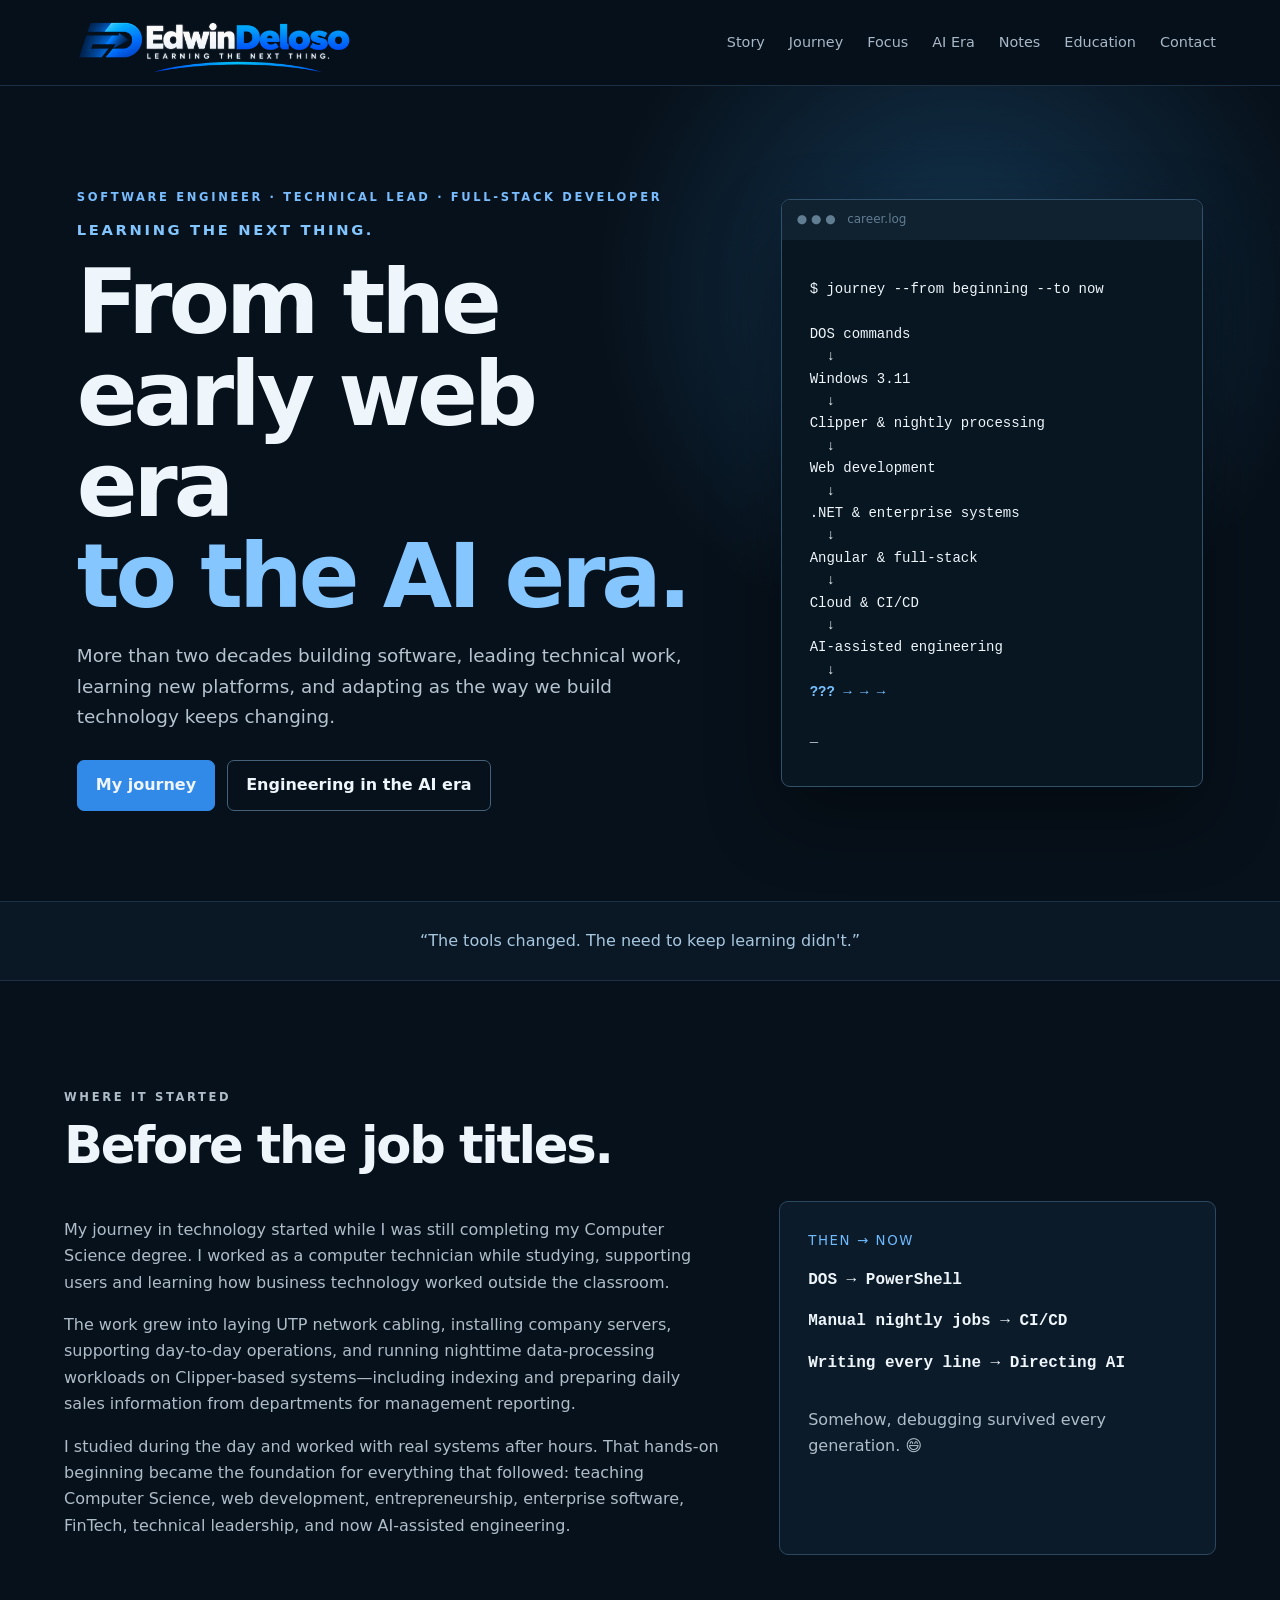
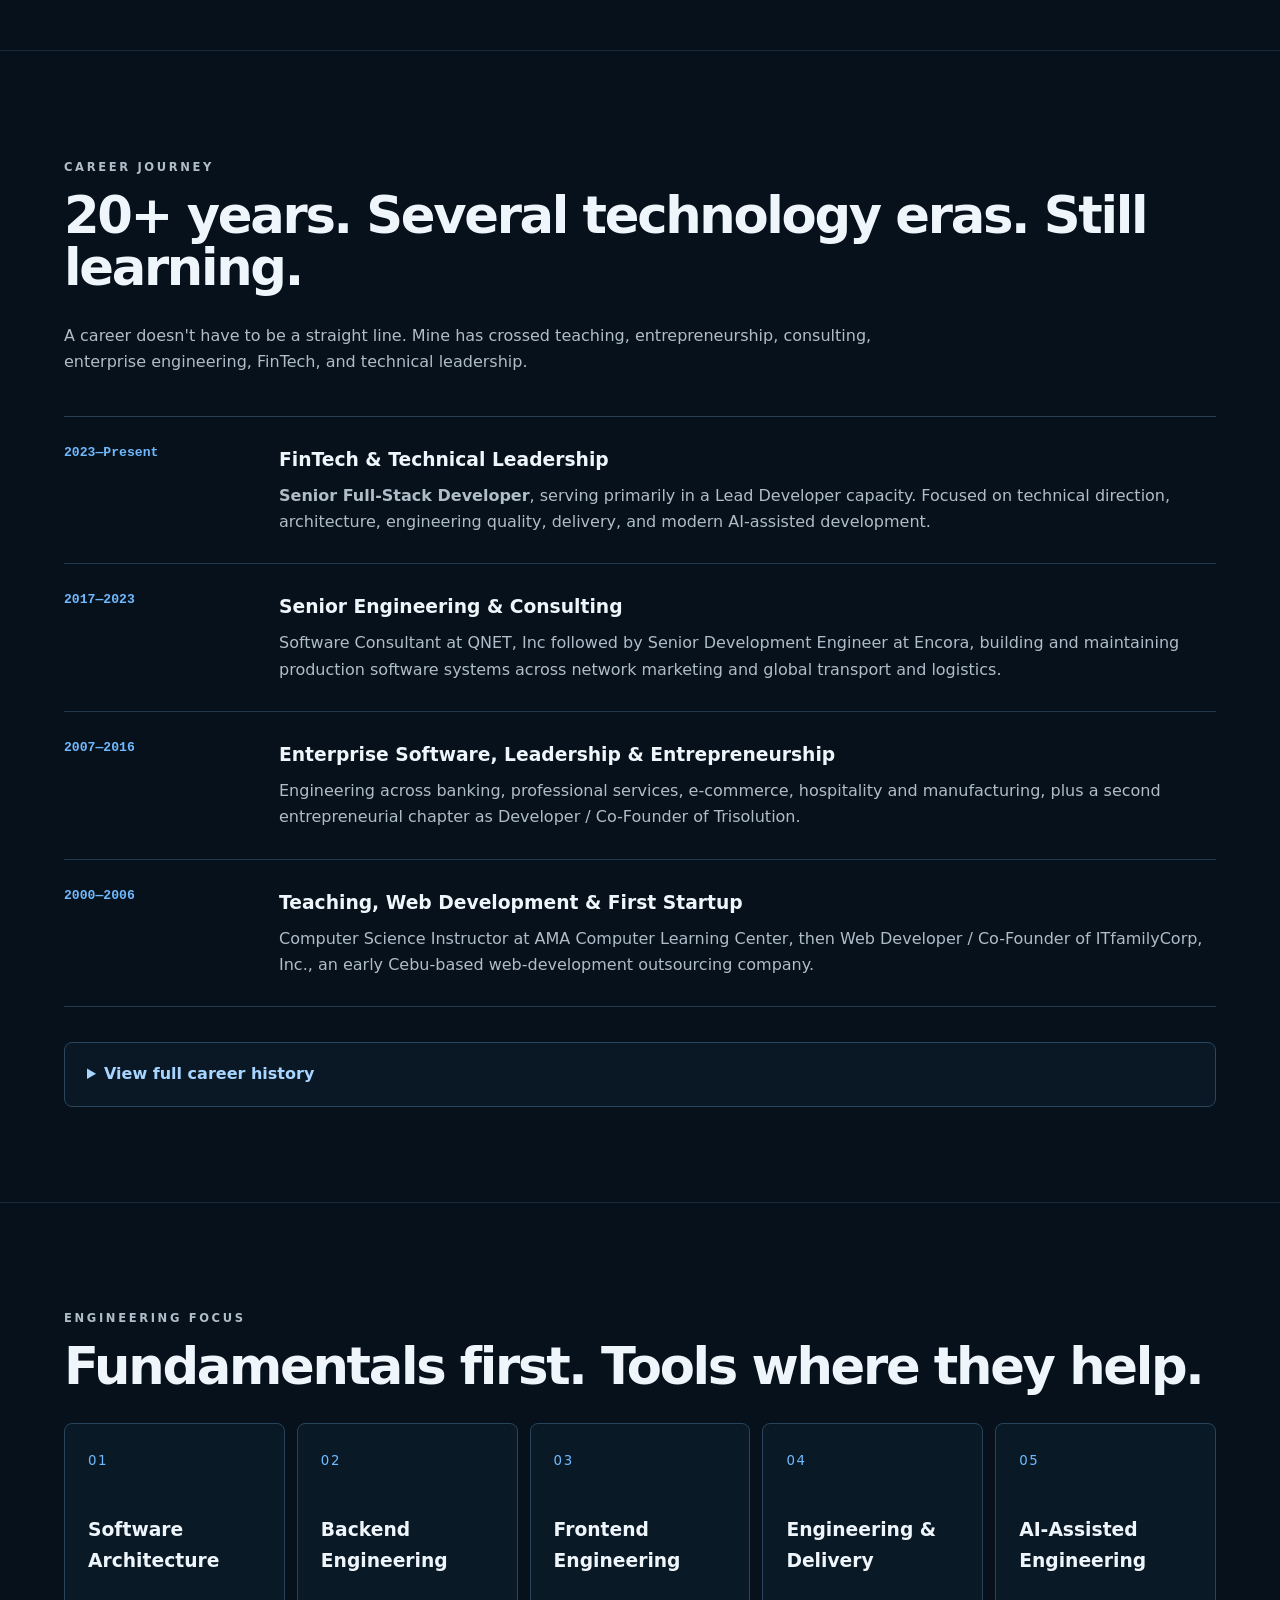
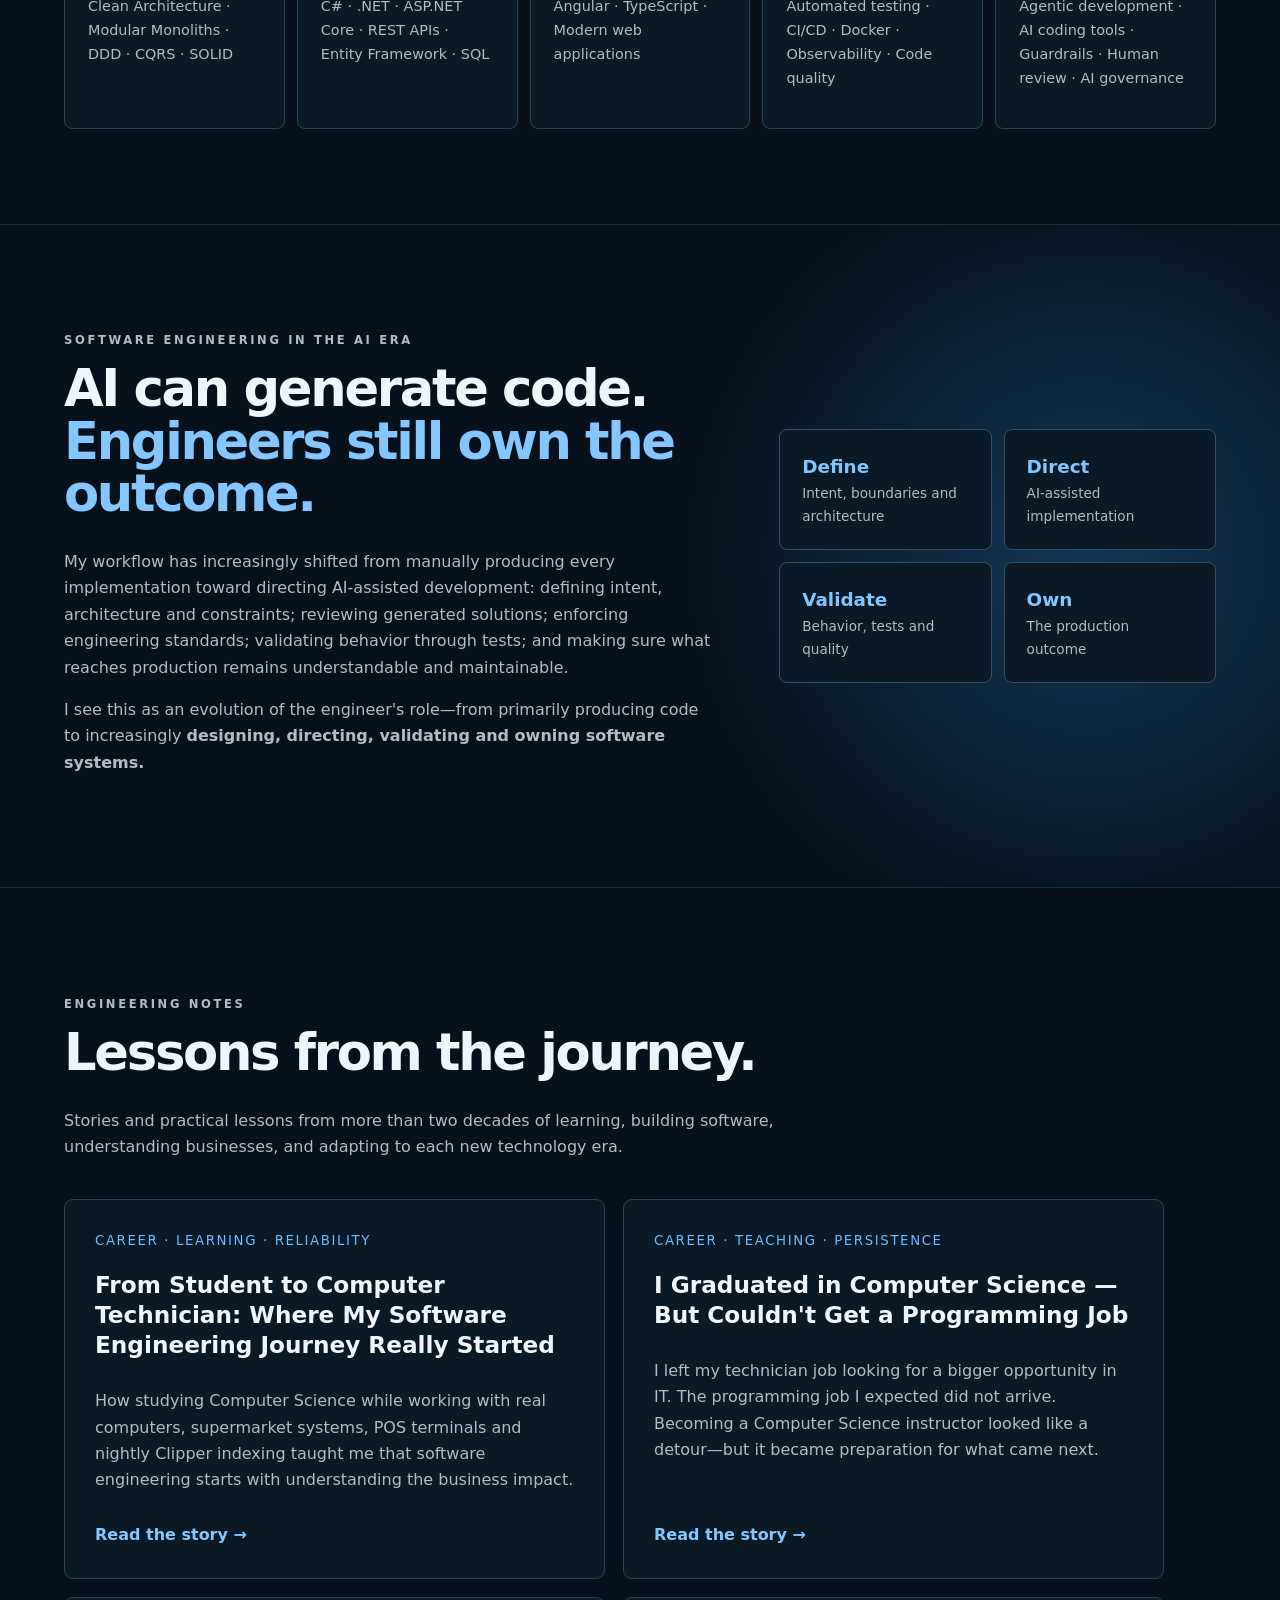
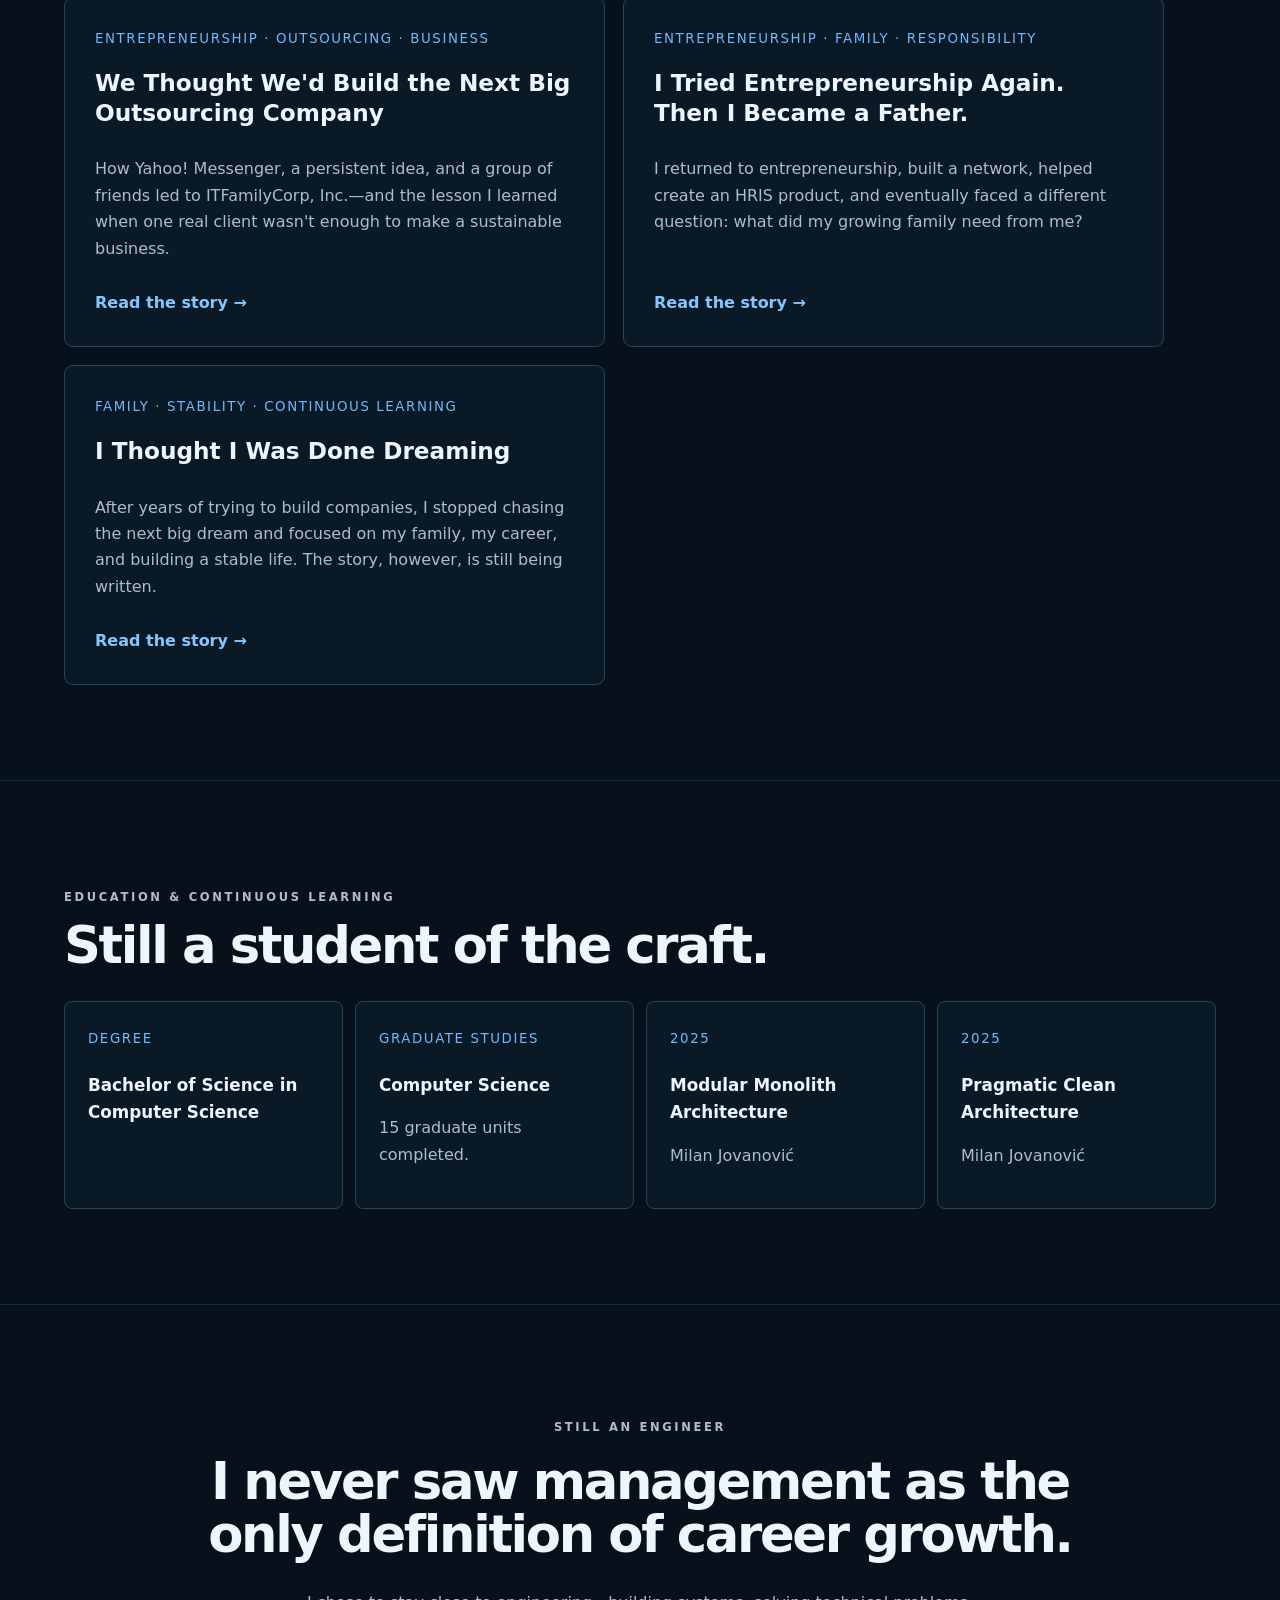
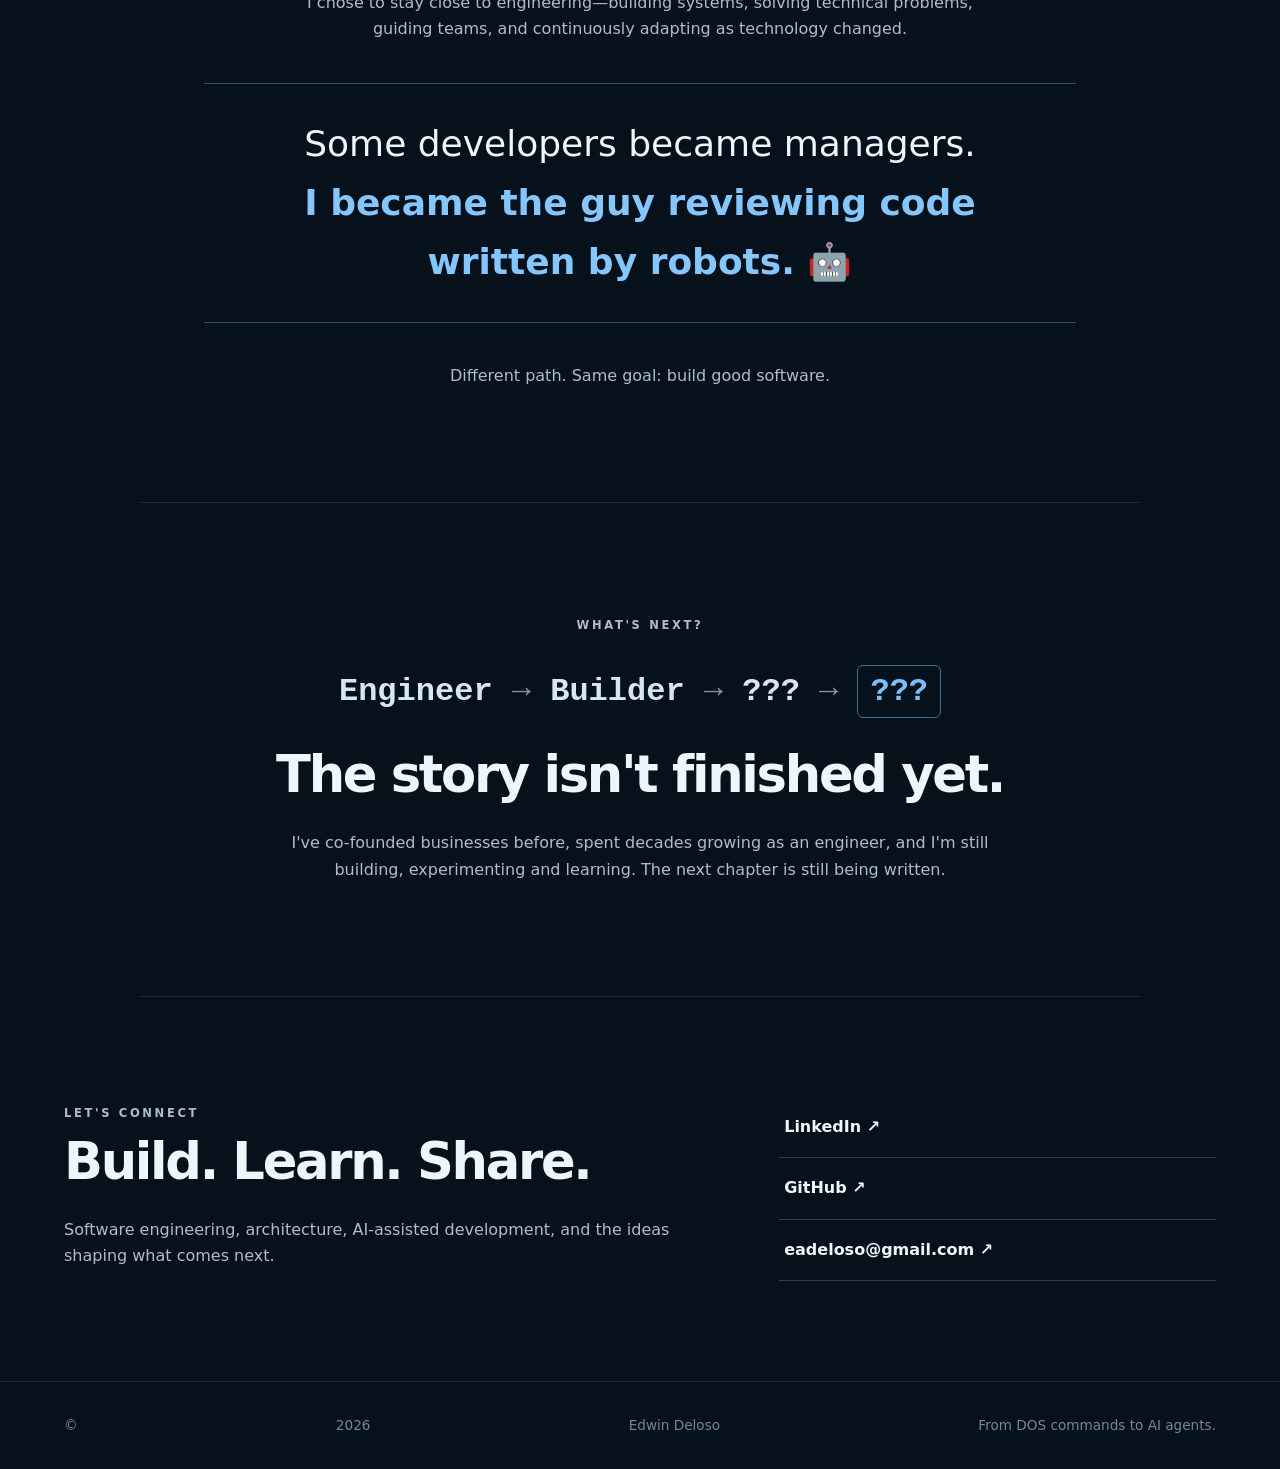
==== index.html @ 3ae24fd5 "add google analytics" ====
<!doctype html>
<html lang="en">
<head>
  <!-- Google tag (gtag.js) -->
<script async src="https://www.googletagmanager.com/gtag/js?id=G-X8E6S5GKC9"></script>
<script>
  window.dataLayer = window.dataLayer || [];
  function gtag(){dataLayer.push(arguments);}
  gtag('js', new Date());

  gtag('config', 'G-X8E6S5GKC9');
</script>
  <meta charset="utf-8">
  <meta name="viewport" content="width=device-width,initial-scale=1">
  <title>Edwin Deloso | Software Engineer, Technical Lead & .NET Developer</title>
  <meta name="description" content="Edwin Deloso is a software engineer and technical lead with 20+ years of experience in .NET, Angular, software architecture, full-stack development and AI-assisted software engineering.">
  <meta name="author" content="Edwin Deloso">
  <meta name="robots" content="index,follow,max-image-preview:large">
  <meta name="theme-color" content="#07111b">
  <link rel="canonical" href="https://edwindeloso.com/">

  <meta property="og:type" content="profile">
  <meta property="og:title" content="Edwin Deloso | Software Engineer & Technical Lead">
  <meta property="og:description" content="From the early web era to the AI era — a career across software engineering, technical leadership, architecture and AI-assisted development.">
  <meta property="og:url" content="https://edwindeloso.com/">
  <meta property="og:site_name" content="Edwin Deloso">
  <meta property="og:image" content="https://edwindeloso.com/assets/edwindelosologo.png">
  <meta property="profile:first_name" content="Edwin">
  <meta property="profile:last_name" content="Deloso">
  <meta name="twitter:card" content="summary">
  <meta name="twitter:title" content="Edwin Deloso | Software Engineer & Technical Lead">
  <meta name="twitter:description" content="Software engineering from the early web era to the AI era.">
  <meta name="twitter:image" content="https://edwindeloso.com/assets/edwindelosologo.png">

  <script type="application/ld+json">
  {
    "@context": "https://schema.org",
    "@type": "Person",
    "@id": "https://edwindeloso.com/#person",
    "name": "Edwin Deloso",
    "url": "https://edwindeloso.com/",
    "email": "mailto:eadeloso@gmail.com",
    "jobTitle": "Senior Full-Stack Developer",
    "sameAs": [
      "https://www.linkedin.com/in/edwindeloso/",
      "https://github.com/niwdy",
      "https://www.youtube.com/@EdwinAsinoDeloso"
    ],
    "knowsAbout": [
      "Software Engineering",
      "C#",
      ".NET",
      "ASP.NET Core",
      "Angular",
      "TypeScript",
      "Software Architecture",
      "Clean Architecture",
      "Modular Monoliths",
      "Domain-Driven Design",
      "CQRS",
      "CI/CD",
      "AI-Assisted Software Engineering",
      "Agentic Development"
    ]
  }
  </script>
  <link rel="stylesheet" href="css/styles.css">
</head>
<body>
<header class="nav">
  <a class="brand brand-logo" href="#top" aria-label="Edwin Deloso — Learning the Next Thing"><img src="assets/edwindelosologo.png" alt="Edwin Deloso — Learning the Next Thing"></a>
  <button id="menu" aria-label="Toggle navigation" aria-expanded="false">Menu</button>
  <nav><a href="#story">Story</a><a href="#journey">Journey</a><a href="#focus">Focus</a><a href="#ai">AI Era</a><a href="#notes">Notes</a><a href="#education">Education</a><a href="#contact">Contact</a></nav>
</header>

<main>
<section class="hero" id="top">
  <div>
    <p class="eyebrow">SOFTWARE ENGINEER · TECHNICAL LEAD · FULL-STACK DEVELOPER</p>
    <p class="hero-slogan">LEARNING THE NEXT THING.</p>
    <h1>From the early web era<br><span>to the AI era.</span></h1>
    <p class="lead">More than two decades building software, leading technical work, learning new platforms, and adapting as the way we build technology keeps changing.</p>
    <div class="actions"><a class="btn" href="#story">My journey</a><a class="btn ghost" href="#ai">Engineering in the AI era</a></div>
  </div>
  <aside class="terminal" aria-label="Technology journey">
    <div class="bar">● ● ● &nbsp; career.log</div>
    <pre>$ journey --from beginning --to now

DOS commands
  ↓
Windows 3.11
  ↓
Clipper & nightly processing
  ↓
Web development
  ↓
.NET & enterprise systems
  ↓
Angular & full-stack
  ↓
Cloud & CI/CD
  ↓
AI-assisted engineering
  ↓
<span>??? → → → </span>

_</pre>
  </aside>
</section>

<div class="quote">“The tools changed. The need to keep learning didn't.”</div>

<section class="section" id="story">
  <p class="eyebrow">WHERE IT STARTED</p>
  <h2>Before the job titles.</h2>
  <div class="two">
    <div>
      <p>My journey in technology started while I was still completing my Computer Science degree. I worked as a computer technician while studying, supporting users and learning how business technology worked outside the classroom.</p>
      <p>The work grew into laying UTP network cabling, installing company servers, supporting day-to-day operations, and running nighttime data-processing workloads on Clipper-based systems—including indexing and preparing daily sales information from departments for management reporting.</p>
      <p>I studied during the day and worked with real systems after hours. That hands-on beginning became the foundation for everything that followed: teaching Computer Science, web development, entrepreneurship, enterprise software, FinTech, technical leadership, and now AI-assisted engineering.</p>
    </div>
    <aside class="card code"><small>THEN → NOW</small><b>DOS → PowerShell</b><b>Manual nightly jobs → CI/CD</b><b>Writing every line → Directing AI</b><p>Somehow, debugging survived every generation. 😄</p></aside>
  </div>
</section>

<section class="section" id="journey">
  <p class="eyebrow">CAREER JOURNEY</p>
  <h2>20+ years. Several technology eras. Still learning.</h2>
  <p class="intro">A career doesn't have to be a straight line. Mine has crossed teaching, entrepreneurship, consulting, enterprise engineering, FinTech, and technical leadership.</p>
  <div class="eras">
    <article><time>2023—Present</time><div><h3>FinTech & Technical Leadership</h3><p><b>Senior Full-Stack Developer</b>, serving primarily in a Lead Developer capacity. Focused on technical direction, architecture, engineering quality, delivery, and modern AI-assisted development.</p></div></article>
    <article><time>2017—2023</time><div><h3>Senior Engineering & Consulting</h3><p>Software Consultant at QNET, Inc followed by Senior Development Engineer at Encora, building and maintaining production software systems across network marketing and global transport and logistics.</p></div></article>
    <article><time>2007—2016</time><div><h3>Enterprise Software, Leadership & Entrepreneurship</h3><p>Engineering across banking, professional services, e-commerce, hospitality and manufacturing, plus a second entrepreneurial chapter as Developer / Co-Founder of Trisolution.</p></div></article>
    <article><time>2000—2006</time><div><h3>Teaching, Web Development & First Startup</h3><p>Computer Science Instructor at AMA Computer Learning Center, then Web Developer / Co-Founder of ITfamilyCorp, Inc., an early Cebu-based web-development outsourcing company.</p></div></article>
  </div>

  <details>
    <summary>View full career history</summary>
    <div class="history">
      <p><time>2023—Present</time><b>Senior Full-Stack Developer</b><span>Lead Developer responsibilities · EasyEquities · Makati City</span><em>Retirement, Insurance & Savings</em></p>
      <p><time>2018—2023</time><b>Senior Development Engineer</b><span>Encora · Makati City</span><em>Global Transport & Logistics</em></p>
      <p><time>2017—2018</time><b>Software Consultant</b><span>QNET, Inc · Ortigas City</span><em>Network Marketing</em></p>
      <p><time>2013—2016</time><b>Developer / Co-Founder</b><span>Trisolution · Mandaue City</span><em>HRIS · Human Resource Information Systems</em></p>
      <p><time>2012—2013</time><b>Senior Development Engineer</b><span>Fujitsu · Makati City</span><em>Manufacturing</em></p>
      <p><time>2011—2012</time><b>Senior Development Engineer / Team Lead</b><span>FCS Computer · Makati City</span><em>Hotel Management Systems · Web & Mobile Products</em></p>
      <p><time>2010—2011</time><b>Senior Programmer I</b><span>JustFlowers / Garrett & TaLlon · Mandaluyong City</span><em>E-Commerce · Online Shop & Call Center Support</em></p>
      <p><time>2009—2010</time><b>Senior Officer II / Programmer</b><span>KPMG Philippines · Makati City</span><em>Audit, Accounting & Finance</em></p>
      <p><time>2008—2009</time><b>Software Consultant</b><span>Allied Bank · Makati City</span><em>International Banking Systems</em></p>
      <p><time>2007—2008</time><b>Contract Programmer</b><span>TransCo · Ormoc City</span><em>Transmission Line Operations Software</em></p>
      <p><time>2003—2006</time><b>Web Developer / Co-Founder</b><span>ITfamilyCorp, Inc. · Cebu City</span><em>Buyer Safe · Network Marketing</em></p>
      <p><time>2000—2003</time><b>Computer Science Instructor</b><span>AMA Computer Learning Center · Lapu-Lapu City, Cebu</span><em>Computer Science Education</em></p>
    </div>
  </details>
</section>

<section class="section" id="focus">
  <p class="eyebrow">ENGINEERING FOCUS</p><h2>Fundamentals first. Tools where they help.</h2>
  <div class="cards">
    <article><small>01</small><h3>Software Architecture</h3><p>Clean Architecture · Modular Monoliths · DDD · CQRS · SOLID</p></article>
    <article><small>02</small><h3>Backend Engineering</h3><p>C# · .NET · ASP.NET Core · REST APIs · Entity Framework · SQL</p></article>
    <article><small>03</small><h3>Frontend Engineering</h3><p>Angular · TypeScript · Modern web applications</p></article>
    <article><small>04</small><h3>Engineering & Delivery</h3><p>Automated testing · CI/CD · Docker · Observability · Code quality</p></article>
    <article><small>05</small><h3>AI-Assisted Engineering</h3><p>Agentic development · AI coding tools · Guardrails · Human review · AI governance</p></article>
  </div>
</section>

<section class="section ai" id="ai">
  <div><p class="eyebrow">SOFTWARE ENGINEERING IN THE AI ERA</p><h2>AI can generate code.<br><span>Engineers still own the outcome.</span></h2><p>My workflow has increasingly shifted from manually producing every implementation toward directing AI-assisted development: defining intent, architecture and constraints; reviewing generated solutions; enforcing engineering standards; validating behavior through tests; and making sure what reaches production remains understandable and maintainable.</p><p>I see this as an evolution of the engineer's role—from primarily producing code to increasingly <b>designing, directing, validating and owning software systems.</b></p></div>
  <div class="principles"><p><b>Define</b><span>Intent, boundaries and architecture</span></p><p><b>Direct</b><span>AI-assisted implementation</span></p><p><b>Validate</b><span>Behavior, tests and quality</span></p><p><b>Own</b><span>The production outcome</span></p></div>
</section>

<section class="section" id="notes">
  <p class="eyebrow">ENGINEERING NOTES</p>
  <h2>Lessons from the journey.</h2>
  <p class="intro">Stories and practical lessons from more than two decades of learning, building software, understanding businesses, and adapting to each new technology era.</p>
  <div class="notes-grid">
    <article class="note-card">
      <small>CAREER · LEARNING · RELIABILITY</small>
      <h3>From Student to Computer Technician: Where My Software Engineering Journey Really Started</h3>
      <p>How studying Computer Science while working with real computers, supermarket systems, POS terminals and nightly Clipper indexing taught me that software engineering starts with understanding the business impact.</p>
      <a href="articles/from-student-to-computer-technician/">Read the story →</a>
    </article>
    <article class="note-card">
      <small>CAREER · TEACHING · PERSISTENCE</small>
      <h3>I Graduated in Computer Science — But Couldn't Get a Programming Job</h3>
      <p>I left my technician job looking for a bigger opportunity in IT. The programming job I expected did not arrive. Becoming a Computer Science instructor looked like a detour—but it became preparation for what came next.</p>
      <a href="articles/from-graduate-to-computer-science-instructor/">Read the story →</a>
    </article>
    <article class="note-card">
      <small>ENTREPRENEURSHIP · OUTSOURCING · BUSINESS</small>
      <h3>We Thought We'd Build the Next Big Outsourcing Company</h3>
      <p>How Yahoo! Messenger, a persistent idea, and a group of friends led to ITFamilyCorp, Inc.—and the lesson I learned when one real client wasn't enough to make a sustainable business.</p>
      <a href="articles/from-computer-science-instructor-to-first-startup/">Read the story →</a>
    </article>
    <article class="note-card">
      <small>ENTREPRENEURSHIP · FAMILY · RESPONSIBILITY</small>
      <h3>I Tried Entrepreneurship Again. Then I Became a Father.</h3>
      <p>I returned to entrepreneurship, built a network, helped create an HRIS product, and eventually faced a different question: what did my growing family need from me?</p>
      <a href="articles/i-tried-entrepreneurship-again-then-became-a-father/">Read the story →</a>
    </article>
    <article class="note-card">
      <small>FAMILY · STABILITY · CONTINUOUS LEARNING</small>
      <h3>I Thought I Was Done Dreaming</h3>
      <p>After years of trying to build companies, I stopped chasing the next big dream and focused on my family, my career, and building a stable life. The story, however, is still being written.</p>
      <a href="articles/i-thought-i-was-done-dreaming/">Read the story →</a>
    </article>
  </div>
</section>

<section class="section" id="education">
  <p class="eyebrow">EDUCATION & CONTINUOUS LEARNING</p><h2>Still a student of the craft.</h2>
  <div class="education"><article><small>DEGREE</small><h3>Bachelor of Science in Computer Science</h3></article><article><small>GRADUATE STUDIES</small><h3>Computer Science</h3><p>15 graduate units completed.</p></article><article><small>2025</small><h3>Modular Monolith Architecture</h3><p>Milan Jovanović</p></article><article><small>2025</small><h3>Pragmatic Clean Architecture</h3><p>Milan Jovanović</p></article></div>
</section>

<section class="section center">
  <p class="eyebrow">STILL AN ENGINEER</p><h2>I never saw management as the only definition of career growth.</h2><p>I chose to stay close to engineering—building systems, solving technical problems, guiding teams, and continuously adapting as technology changed.</p><blockquote>Some developers became managers.<br><b>I became the guy reviewing code written by robots. 🤖</b></blockquote><p>Different path. Same goal: build good software.</p>
</section>

<section class="section center future">
  <p class="eyebrow">WHAT'S NEXT?</p><div class="path"><span>Engineer</span> → <span>Builder</span> → <span>???</span> → <b>???</b></div><h2>The story isn't finished yet.</h2><p>I've co-founded businesses before, spent decades growing as an engineer, and I'm still building, experimenting and learning. The next chapter is still being written.</p>
</section>

<section class="section contact" id="contact">
  <div><p class="eyebrow">LET'S CONNECT</p><h2>Build. Learn. Share.</h2><p>Software engineering, architecture, AI-assisted development, and the ideas shaping what comes next.</p></div>
  <div>
    <a href="https://www.linkedin.com/in/edwindeloso/" target="_blank" rel="noopener me">LinkedIn ↗</a>
    <a href="https://github.com/niwdy" target="_blank" rel="noopener me">GitHub ↗</a>
    <a href="mailto:eadeloso@gmail.com">eadeloso@gmail.com ↗</a>
  </div>
</section>
</main>

<footer>© <span id="year"></span> Edwin Deloso <span>From DOS commands to AI agents.</span></footer>
<script src="js/main.js"></script>
</body></html>
---- css/styles.css ----
*{box-sizing:border-box}html{scroll-behavior:smooth}body{margin:0;background:#07111b;color:#eef5fb;font:16px/1.65 system-ui,-apple-system,Segoe UI,sans-serif}a{color:inherit;text-decoration:none}.nav{position:sticky;top:0;z-index:9;height:72px;padding:0 5vw;display:flex;align-items:center;justify-content:space-between;background:#07111bef;border-bottom:1px solid #1c3042;backdrop-filter:blur(12px)}.brand{font-weight:800;color:#83c5ff}.nav nav{display:flex;gap:24px}.nav nav a{color:#a8b8c7;font-size:.9rem}.nav nav a:hover{color:#fff}#menu{display:none;background:none;border:1px solid #345069;color:#fff;border-radius:6px;padding:8px 12px}.hero{max-width:1400px;min-height:78vh;margin:auto;padding:90px 6vw;display:grid;grid-template-columns:1.2fr .8fr;gap:70px;align-items:center;background:radial-gradient(circle at 75% 25%,#143652 0,transparent 32%)}.eyebrow{font-size:.72rem;letter-spacing:.23em;color:#79bdff;font-weight:800}.hero h1,.section h2{letter-spacing:-.045em;line-height:1.02}.hero h1{font-size:clamp(3.4rem,7vw,6.8rem);margin:15px 0}.hero h1 span,.ai h2 span{color:#86c6ff}.lead{color:#b6c4d0;font-size:1.15rem;max-width:700px}.actions{display:flex;gap:12px;margin-top:28px}.btn{padding:11px 18px;background:#3189e8;border:1px solid #3189e8;border-radius:7px;font-weight:700}.ghost{background:transparent;border-color:#45627a}.terminal{background:#081621;border:1px solid #315069;border-radius:9px;overflow:hidden;box-shadow:0 30px 70px #0006}.bar{background:#102130;padding:10px 15px;color:#617d92;font-size:.75rem}.terminal pre{padding:24px 28px;font:14px/1.6 Consolas,monospace;white-space:pre-wrap}.terminal pre span{color:#77c0ff;font-weight:800}.quote{text-align:center;padding:26px;border-block:1px solid #1c3042;background:#0a1825;color:#a8c7df}.section{max-width:1280px;margin:auto;padding:95px 5vw;border-bottom:1px solid #182c3d}.section h2{font-size:clamp(2.1rem,4vw,3.7rem);margin:12px 0 30px}.section p{color:#afbdc9}.two,.ai,.contact{display:grid;grid-template-columns:1.2fr .8fr;gap:60px}.card{background:#0b1b29;border:1px solid #2c4860;border-radius:9px;padding:28px}.code{display:flex;flex-direction:column;gap:15px}.code b{font-family:Consolas,monospace}.code small,.cards small,.education small{color:#6fbaff;letter-spacing:.12em}.intro{max-width:820px}.eras{margin-top:40px;border-top:1px solid #294155}.eras article{display:grid;grid-template-columns:180px 1fr;gap:35px;padding:28px 0;border-bottom:1px solid #22394c}.eras time,.history time{color:#6fbaff;font:700 .82rem Consolas,monospace}.eras h3{margin:0 0 7px}.eras p{margin:0}details{margin-top:35px;border:1px solid #29465c;border-radius:8px;background:#091824}summary{cursor:pointer;padding:18px 22px;color:#a8d5ff;font-weight:700}.history{display:grid;grid-template-columns:1fr 1fr;gap:0 35px;padding:0 22px 20px}.history p{display:flex;flex-direction:column;border-top:1px solid #20384b;padding:15px 0;margin:0}.history b{color:#eef5fb}.history span{font-size:.9rem;color:#8fa3b5}.history em{font-style:normal;font-size:.76rem;letter-spacing:.08em;text-transform:uppercase;color:#79bdff;margin-top:7px}.cards{display:grid;grid-template-columns:repeat(5,1fr);gap:12px}.cards article,.education article{background:#0a1926;border:1px solid #29445a;border-radius:8px;padding:23px}.cards article{min-height:215px}.cards h3{margin-top:42px}.cards p{font-size:.9rem}.ai{background:radial-gradient(circle at 85% 50%,#123754 0,transparent 35%)}.ai>div>p{max-width:700px}.principles{display:grid;grid-template-columns:1fr 1fr;gap:12px;align-content:center}.principles p{background:#0a1926;border:1px solid #31516b;border-radius:8px;padding:22px;margin:0}.principles b,.principles span{display:block}.principles b{color:#82c6ff;font-size:1.15rem}.principles span{font-size:.85rem}.education{display:grid;grid-template-columns:repeat(4,1fr);gap:12px}.education h3{font-size:1.05rem;margin:20px 0 5px}.center{text-align:center;max-width:1000px}.center>p{max-width:720px;margin:18px auto}.center blockquote{font-size:clamp(1.4rem,3vw,2.25rem);border-block:1px solid #31516b;padding:30px;margin:40px auto}.center blockquote b{color:#86c6ff}.path{font:800 clamp(1.1rem,3vw,2rem) Consolas,monospace;margin:38px 0;color:#8197a9}.path span{color:#d7e6f2}.path b{color:#79c0ff;border:1px solid #3e6e94;padding:7px 12px;border-radius:6px}.contact{align-items:center}.contact a{display:block;padding:17px 5px;border-bottom:1px solid #294155;font-weight:700}.contact a:hover{color:#79c0ff}footer{max-width:1280px;margin:auto;padding:32px 5vw;display:flex;justify-content:space-between;color:#71879a;font-size:.85rem}@media(max-width:1000px){.hero,.two,.ai,.contact{grid-template-columns:1fr}.terminal{max-width:650px}.cards{grid-template-columns:1fr 1fr}.education{grid-template-columns:1fr 1fr}}@media(max-width:700px){.nav nav{display:none;position:absolute;top:72px;left:0;right:0;padding:20px;background:#091824;flex-direction:column}.nav nav.open{display:flex}#menu{display:block}.hero{padding-top:65px}.eras article{grid-template-columns:1fr;gap:5px}.history{grid-template-columns:1fr}.cards,.education,.principles{grid-template-columns:1fr}.actions{flex-direction:column;align-items:flex-start}footer{flex-direction:column;gap:5px}}
.notes-grid{display:grid;grid-template-columns:minmax(0,760px);gap:18px;margin-top:38px}.note-card{background:#0a1926;border:1px solid #29445a;border-radius:9px;padding:30px}.note-card small{color:#6fbaff;letter-spacing:.12em}.note-card h3{font-size:1.45rem;line-height:1.3;margin:18px 0 12px}.note-card a{display:inline-block;margin-top:10px;color:#86c6ff;font-weight:800}.note-card a:hover{text-decoration:underline}.article-shell{max-width:900px;margin:auto;padding:70px 5vw 110px}.article-header{padding-bottom:40px;border-bottom:1px solid #294155}.article-header h1{font-size:clamp(2.7rem,6vw,5rem);line-height:1.04;letter-spacing:-.045em;margin:14px 0 22px}.article-deck{font-size:1.2rem;color:#b6c4d0;max-width:760px}.article-meta{display:flex;gap:16px;flex-wrap:wrap;color:#7890a4;font-size:.88rem}.article-body{max-width:760px;margin:50px auto 0}.article-body h2{font-size:clamp(1.65rem,3vw,2.35rem);line-height:1.15;margin:55px 0 18px;letter-spacing:-.025em}.article-body p{color:#b6c4d0;font-size:1.06rem}.article-body blockquote{margin:34px 0;padding:20px 25px;border-left:3px solid #6fbaff;background:#0a1926;color:#dceaf5;font-size:1.18rem}.article-body blockquote p{margin:0;color:#dceaf5}.article-body .moment{border:1px solid #31516b;border-radius:9px;background:#091824;padding:24px 28px;margin:30px 0}.article-body .moment p{margin:.5rem 0}.article-body .closing{margin-top:60px;padding-top:30px;border-top:1px solid #294155}.article-back{color:#86c6ff;font-weight:700}.article-footer{max-width:900px;margin:auto;padding:30px 5vw;border-top:1px solid #182c3d;color:#71879a;font-size:.85rem;display:flex;justify-content:space-between}.article-footer a{color:#86c6ff}@media(max-width:700px){.article-shell{padding-top:45px}.article-meta{flex-direction:column;gap:3px}.article-footer{flex-direction:column;gap:6px}}

/* Site content additions */
.hero-slogan{margin:10px 0 0;color:#83c5ff;font-weight:900;letter-spacing:.18em;font-size:.92rem}
.notes-grid{grid-template-columns:repeat(2,minmax(0,1fr));max-width:1100px}
.note-card{display:flex;flex-direction:column}
.note-card a{margin-top:auto;padding-top:12px}
.next-note{margin-top:55px;padding:26px 28px;border:1px solid #31516b;border-radius:9px;background:#091824}
.next-note small{color:#6fbaff;letter-spacing:.12em;font-weight:800}
.next-note h2{margin:10px 0}
.next-note p{margin-bottom:0}

/* Canonical site branding — replaces V3/V3.1/V3.2/V3.5 overrides */
.nav{height:86px}

.brand-logo,
.article-brand{
    display:flex;
    align-items:center;
    flex:0 0 auto;
    padding:0;
    margin:0;
    background:transparent;
    border-radius:0;
    overflow:visible;
    line-height:0;
}

.brand-logo img,
.article-brand img{
    display:block;
    width:300px;
    height:auto;
    max-width:none;
    max-height:none;
}

@media(max-width:800px){
    .notes-grid{grid-template-columns:1fr}
    .nav{padding-inline:3vw}
    .brand-logo img,
    .article-brand img{
        width:240px;
        max-width:65vw;
    }
}

@media(max-width:420px){
    .brand-logo img,
    .article-brand img{
        width:205px;
        max-width:70vw;
    }
}
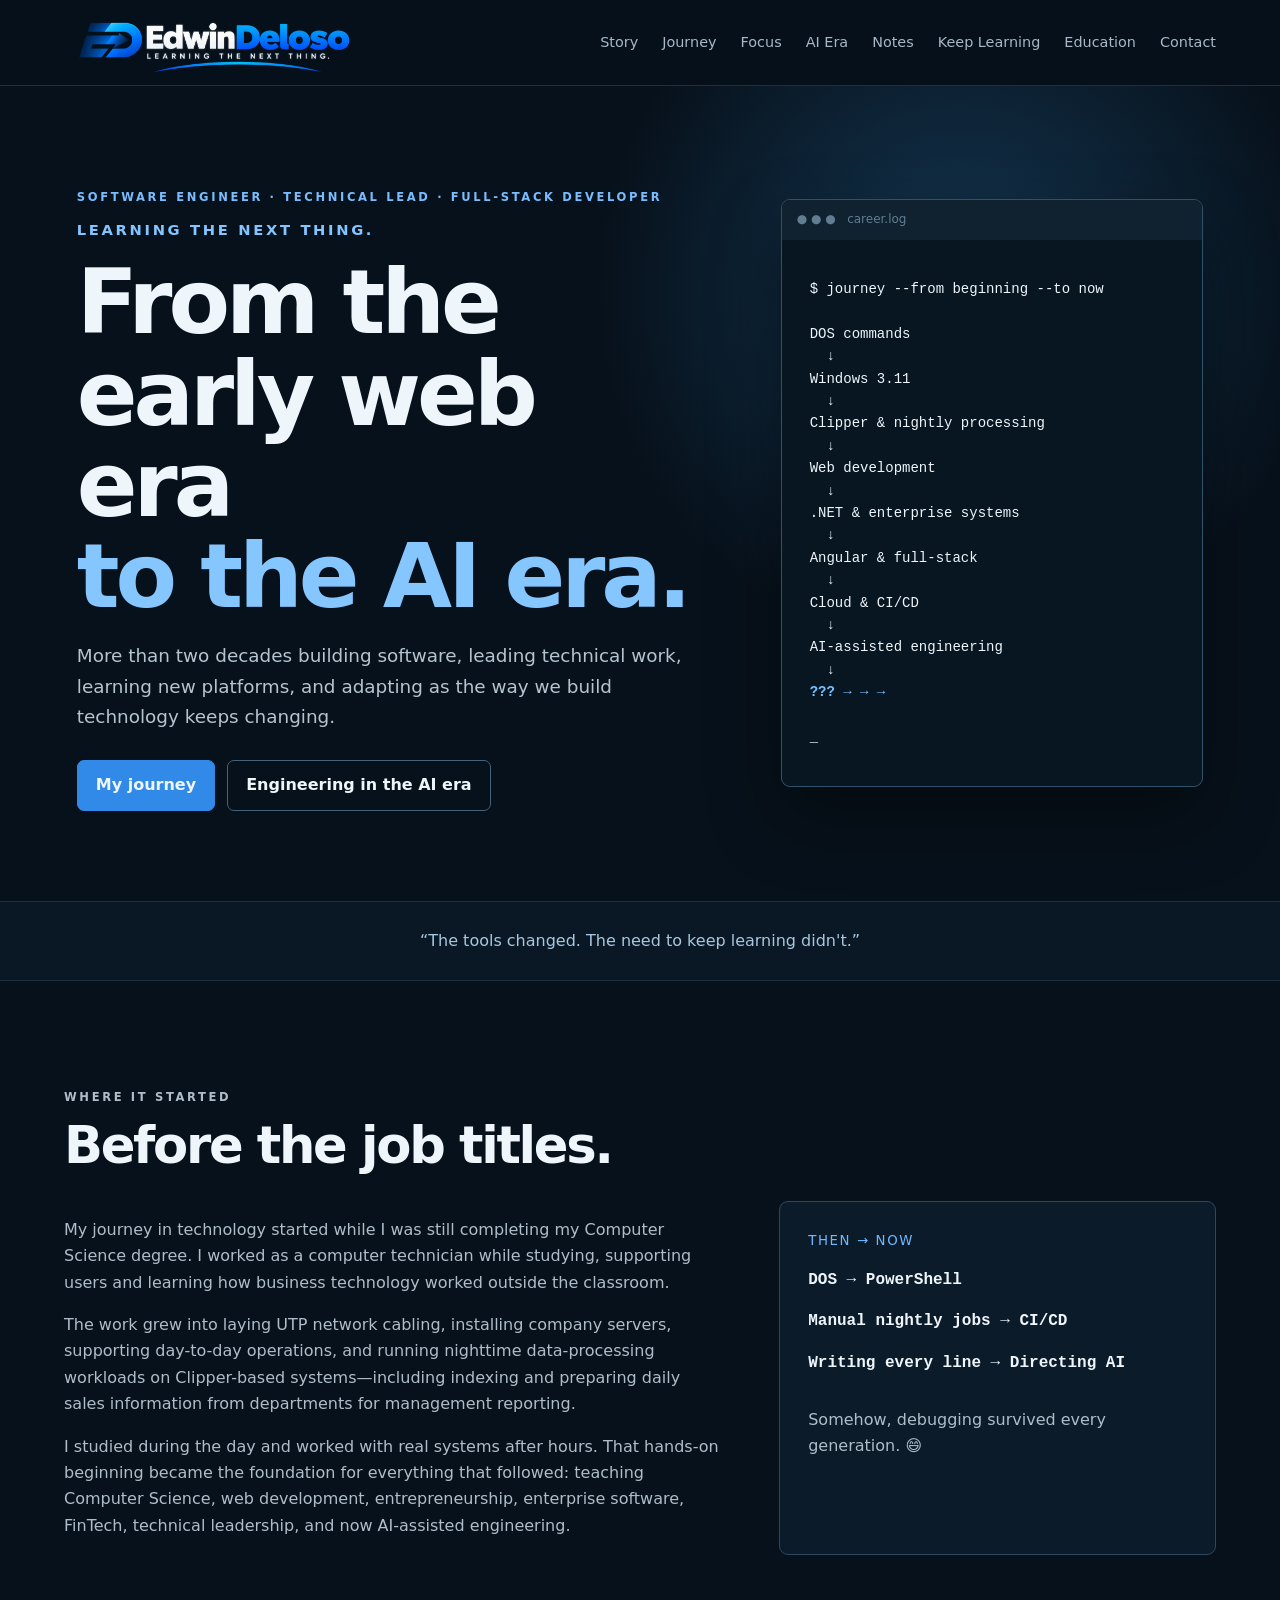
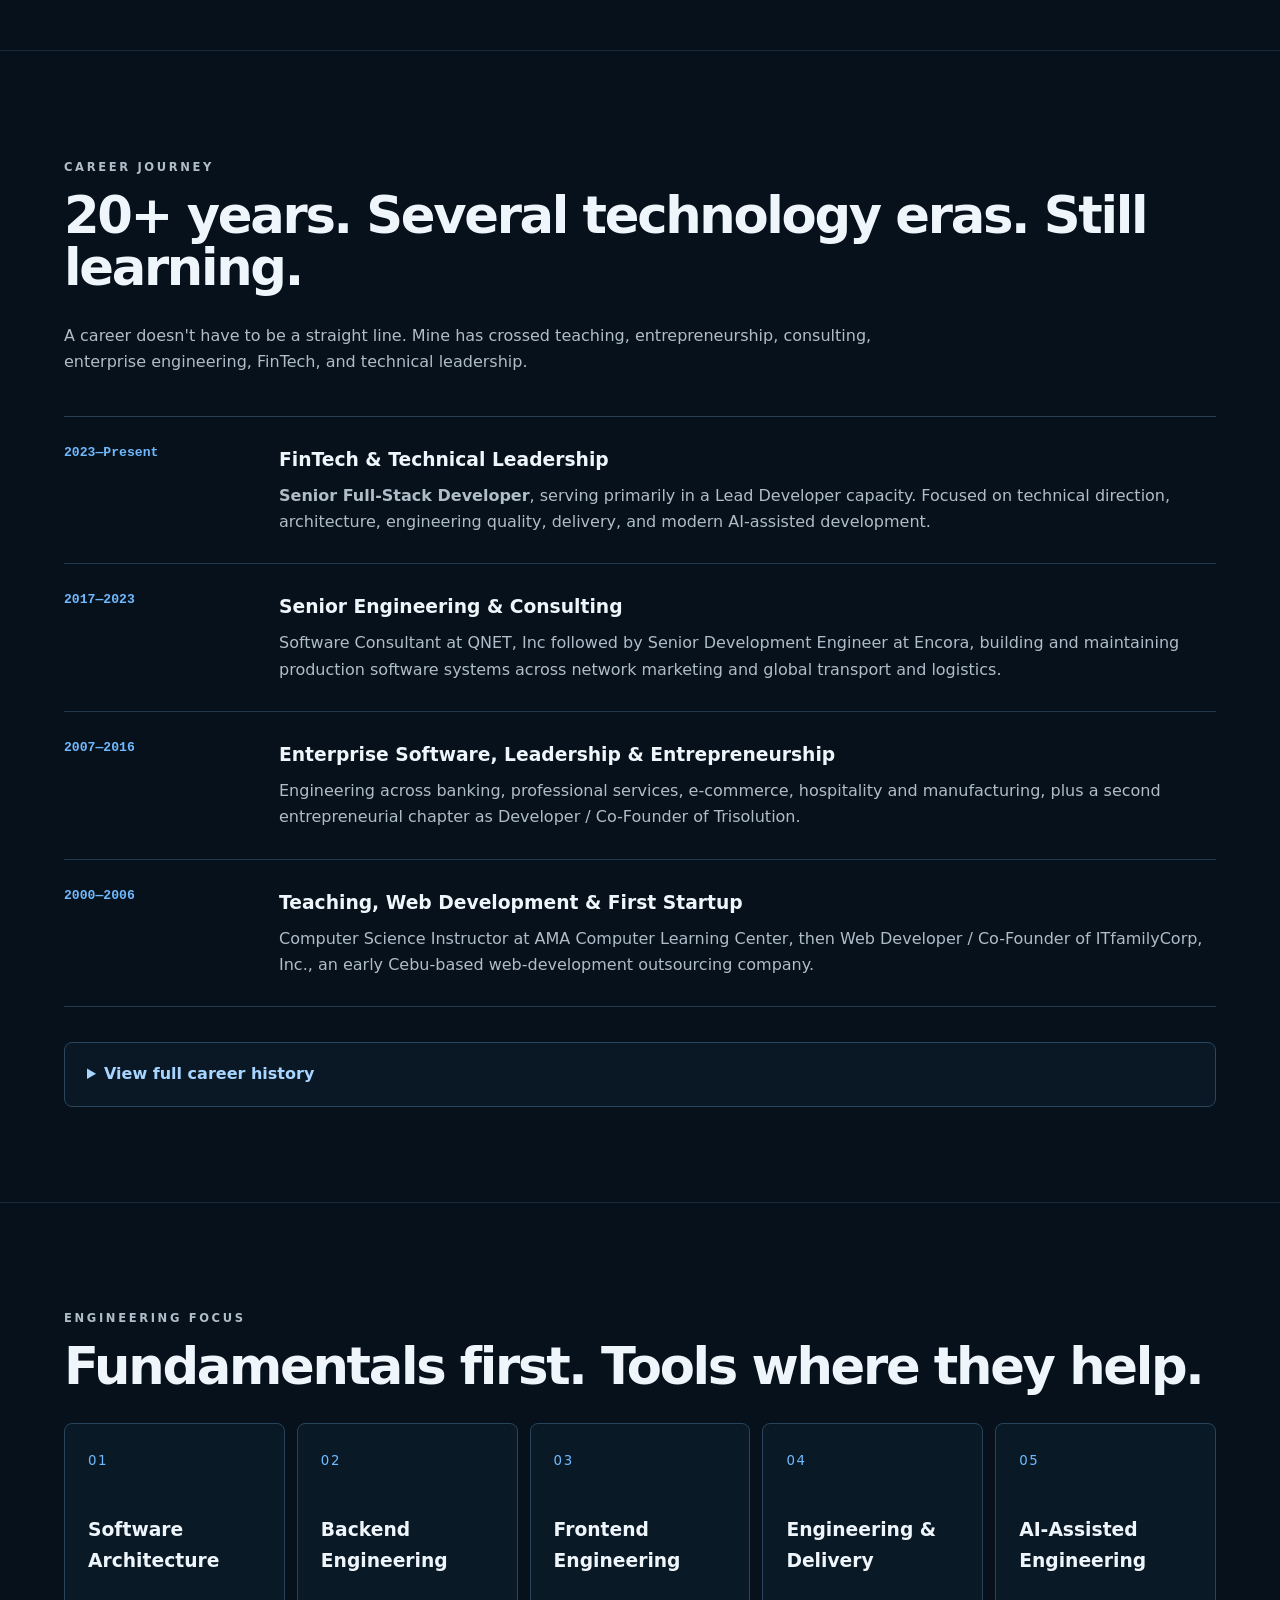
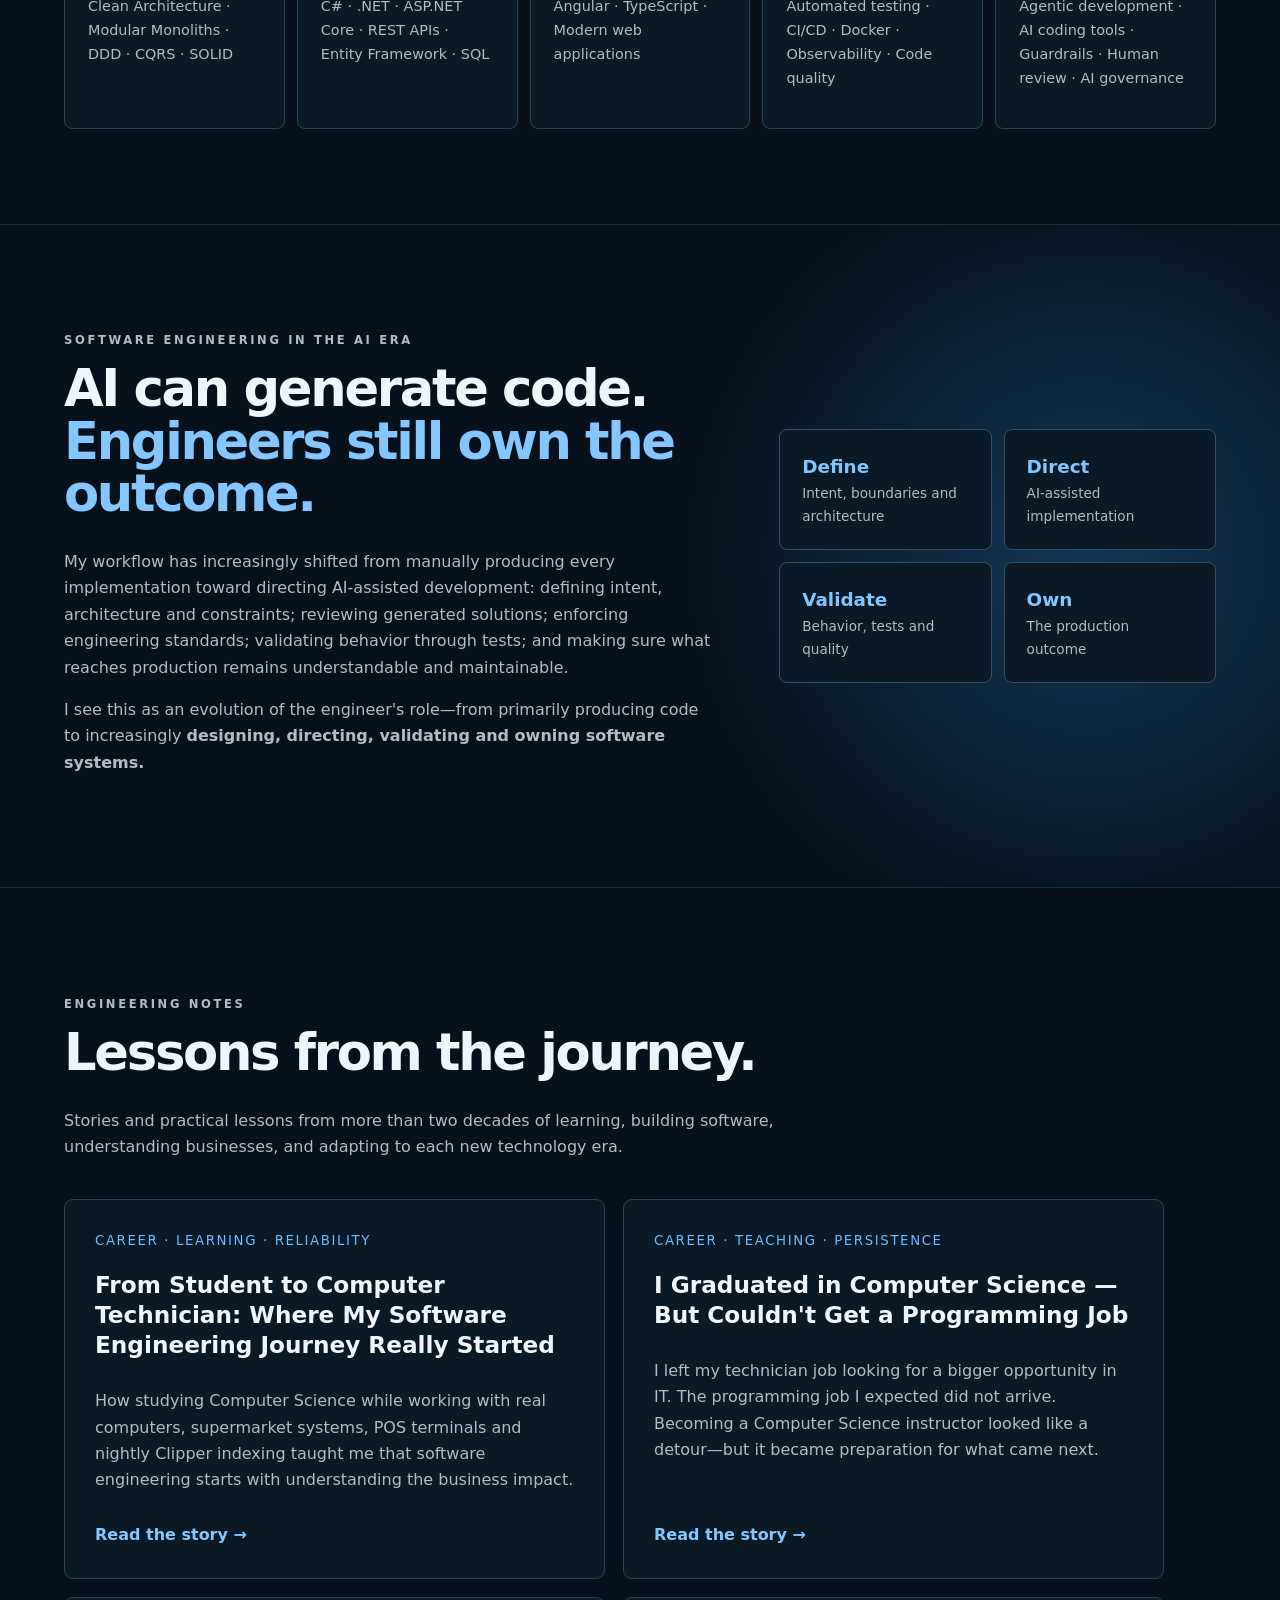
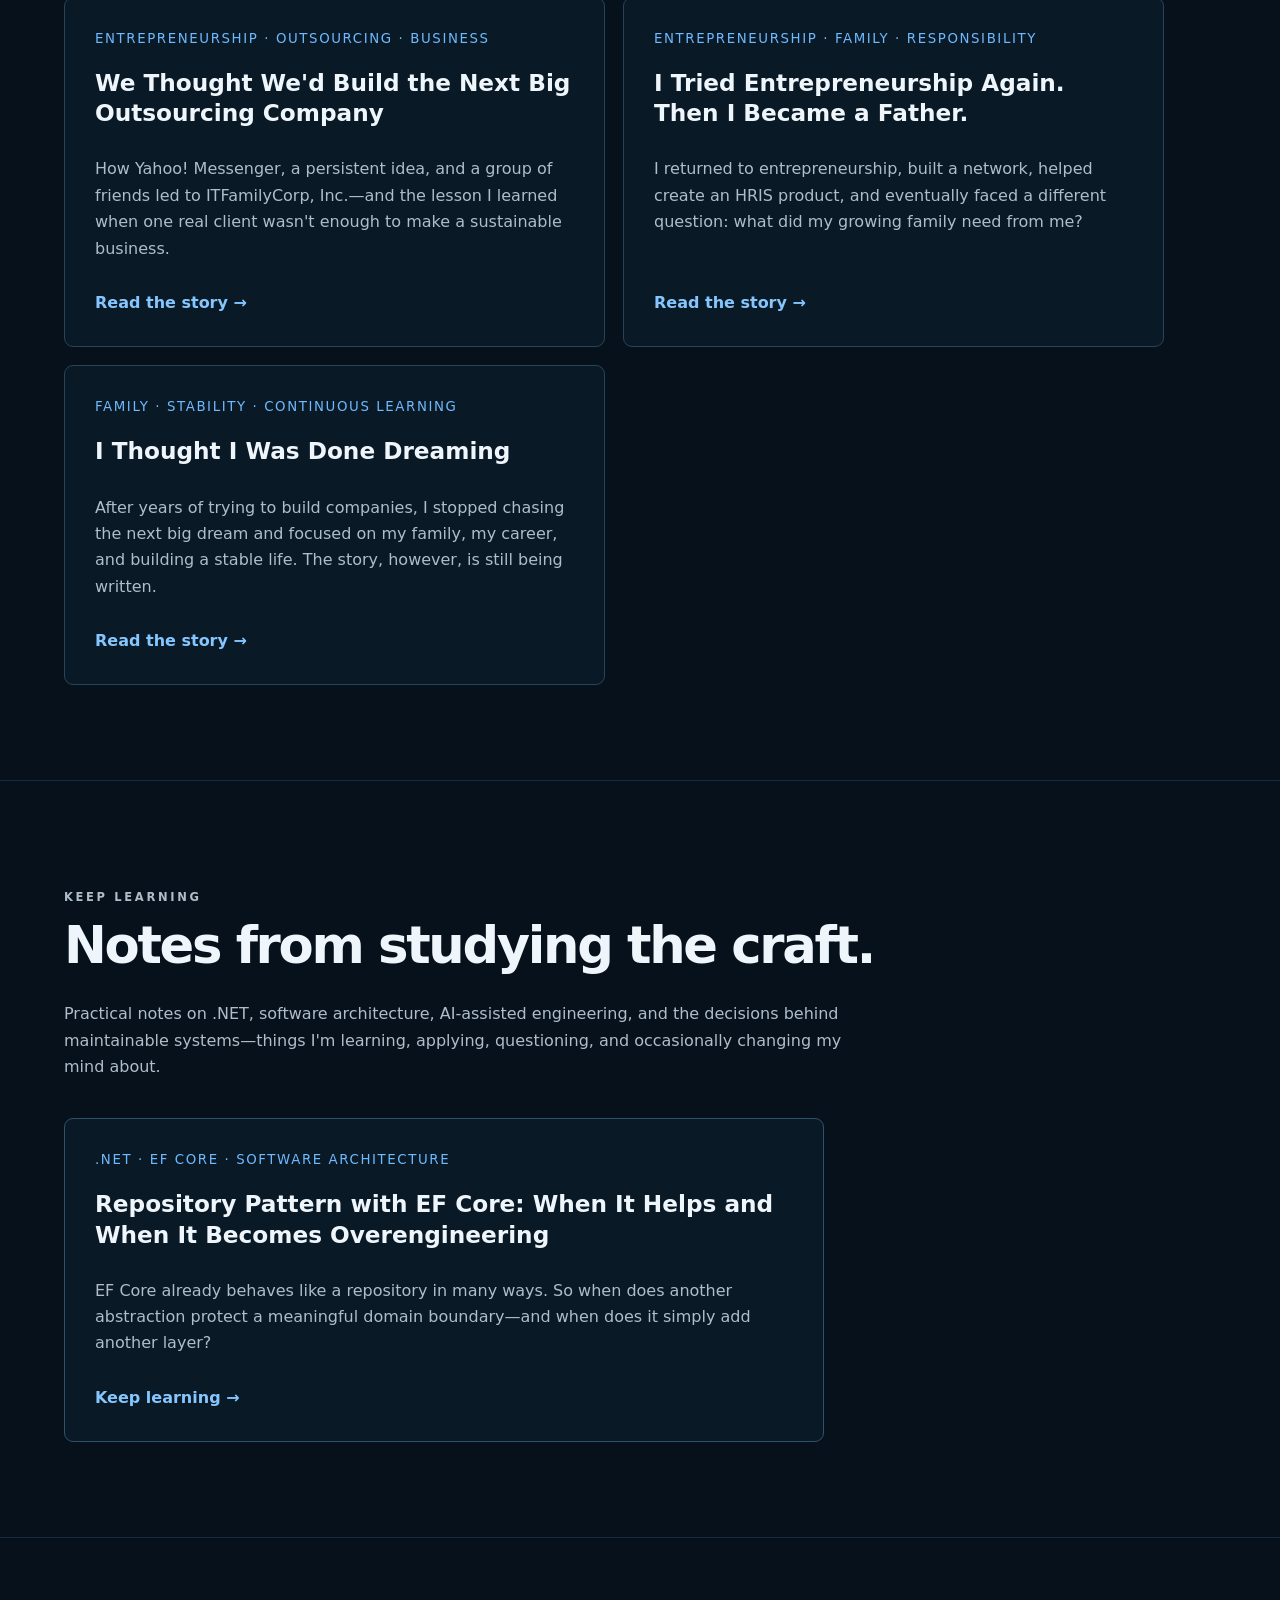
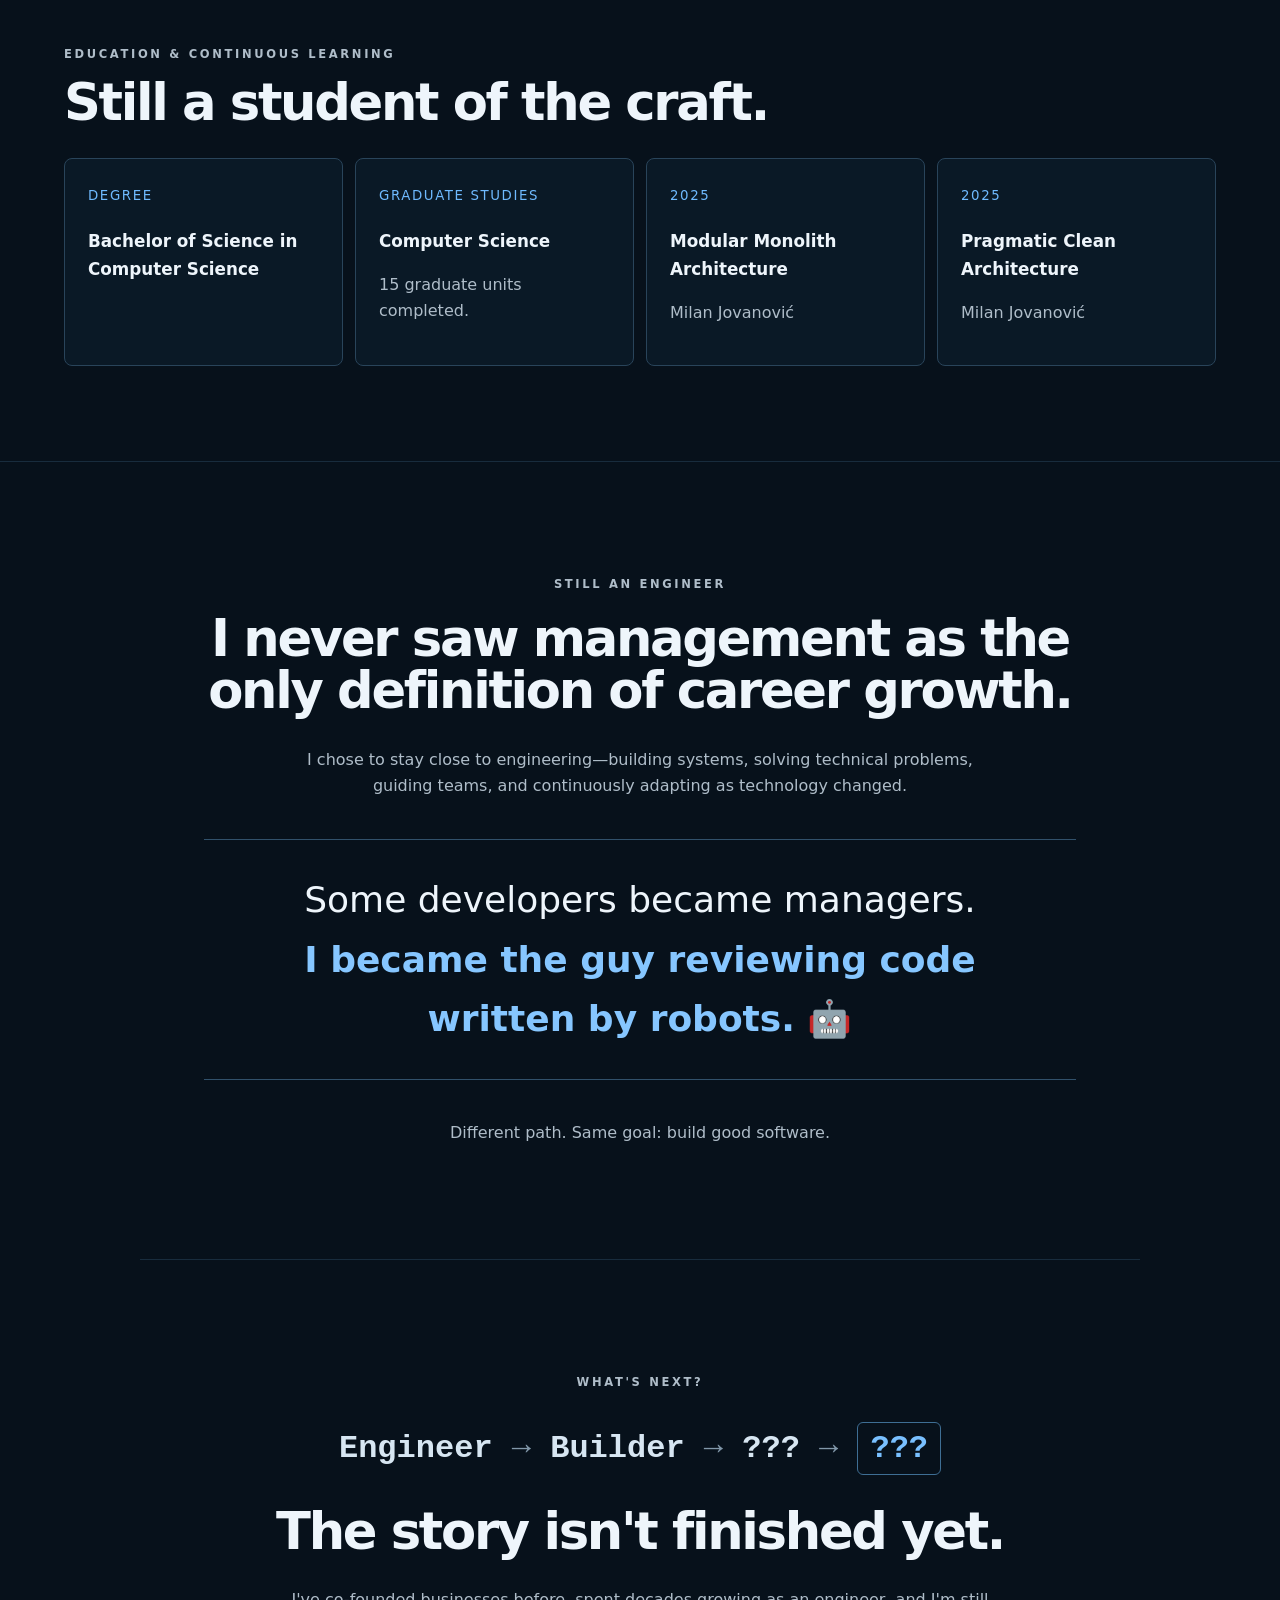
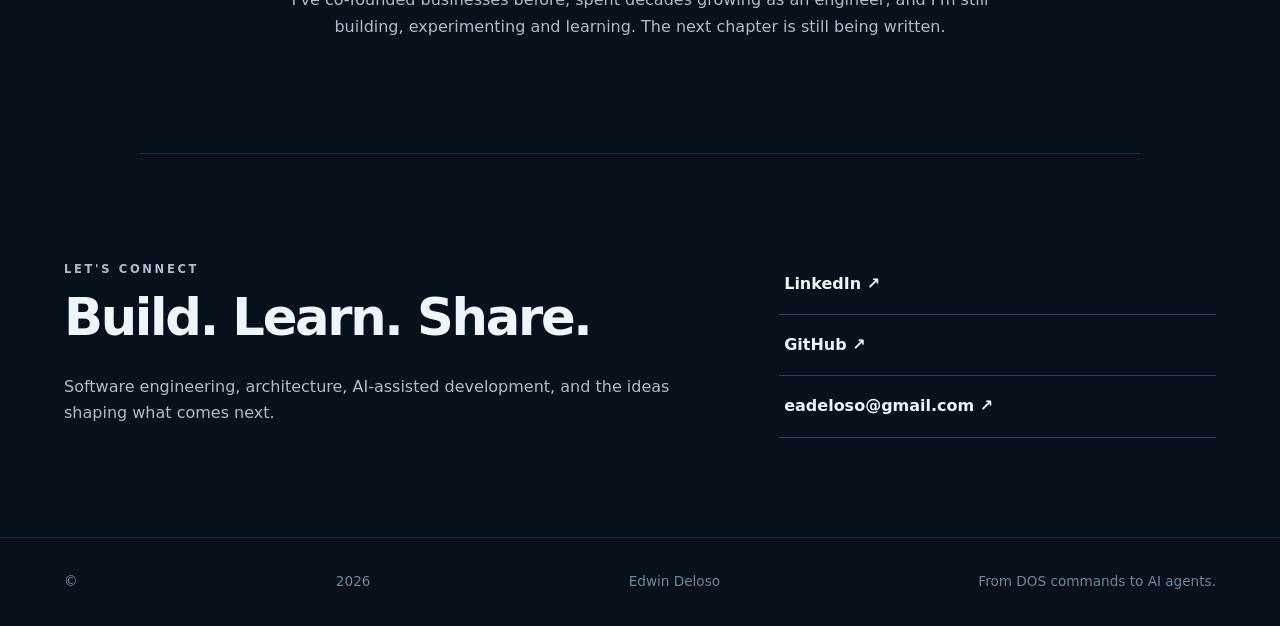
==== commit 7f216c9d: "add keep learning technical articles" ====
--- a/index.html
+++ b/index.html
@@ -70,7 +70,7 @@
 <header class="nav">
   <a class="brand brand-logo" href="#top" aria-label="Edwin Deloso — Learning the Next Thing"><img src="assets/edwindelosologo.png" alt="Edwin Deloso — Learning the Next Thing"></a>
   <button id="menu" aria-label="Toggle navigation" aria-expanded="false">Menu</button>
-  <nav><a href="#story">Story</a><a href="#journey">Journey</a><a href="#focus">Focus</a><a href="#ai">AI Era</a><a href="#notes">Notes</a><a href="#education">Education</a><a href="#contact">Contact</a></nav>
+  <nav><a href="#story">Story</a><a href="#journey">Journey</a><a href="#focus">Focus</a><a href="#ai">AI Era</a><a href="#notes">Notes</a><a href="#keep-learning">Keep Learning</a><a href="#education">Education</a><a href="#contact">Contact</a></nav>
 </header>
 
 <main>
@@ -207,6 +207,20 @@
   </div>
 </section>
 
+<section class="section" id="keep-learning">
+  <p class="eyebrow">KEEP LEARNING</p>
+  <h2>Notes from studying the craft.</h2>
+  <p class="intro">Practical notes on .NET, software architecture, AI-assisted engineering, and the decisions behind maintainable systems—things I'm learning, applying, questioning, and occasionally changing my mind about.</p>
+  <div class="notes-grid learning-grid">
+    <article class="note-card learning-card">
+      <small>.NET · EF CORE · SOFTWARE ARCHITECTURE</small>
+      <h3>Repository Pattern with EF Core: When It Helps and When It Becomes Overengineering</h3>
+      <p>EF Core already behaves like a repository in many ways. So when does another abstraction protect a meaningful domain boundary—and when does it simply add another layer?</p>
+      <a href="articles/repository-pattern-ef-core-when-it-helps-and-when-it-becomes-overengineering/">Keep learning →</a>
+    </article>
+  </div>
+</section>
+
 <section class="section" id="education">
   <p class="eyebrow">EDUCATION & CONTINUOUS LEARNING</p><h2>Still a student of the craft.</h2>
   <div class="education"><article><small>DEGREE</small><h3>Bachelor of Science in Computer Science</h3></article><article><small>GRADUATE STUDIES</small><h3>Computer Science</h3><p>15 graduate units completed.</p></article><article><small>2025</small><h3>Modular Monolith Architecture</h3><p>Milan Jovanović</p></article><article><small>2025</small><h3>Pragmatic Clean Architecture</h3><p>Milan Jovanović</p></article></div>
--- a/css/styles.css
+++ b/css/styles.css
@@ -53,3 +53,6 @@
         max-width:70vw;
     }
 }
+
+/* Keep Learning technical articles */
+.learning-card{border-color:#31516b}.technical-article pre{overflow-x:auto;background:#06121c;border:1px solid #29445a;border-radius:8px;padding:20px;margin:24px 0}.technical-article code{font-family:Consolas,"Courier New",monospace;font-size:.92em}.technical-article p code,.technical-article li code{background:#102130;border:1px solid #29445a;border-radius:4px;padding:2px 5px;color:#b9dcff}.technical-article ul{color:#b6c4d0;line-height:1.7}.technical-article hr{border:0;border-top:1px solid #294155;margin:48px 0}.technical-article a{color:#86c6ff;text-decoration:underline}.technical-article .disclosure{font-size:.92rem;border-left:3px solid #31516b;padding-left:16px}.article-tags{margin-top:40px;padding-top:20px;border-top:1px solid #294155}.learning-grid{grid-template-columns:minmax(0,760px)}
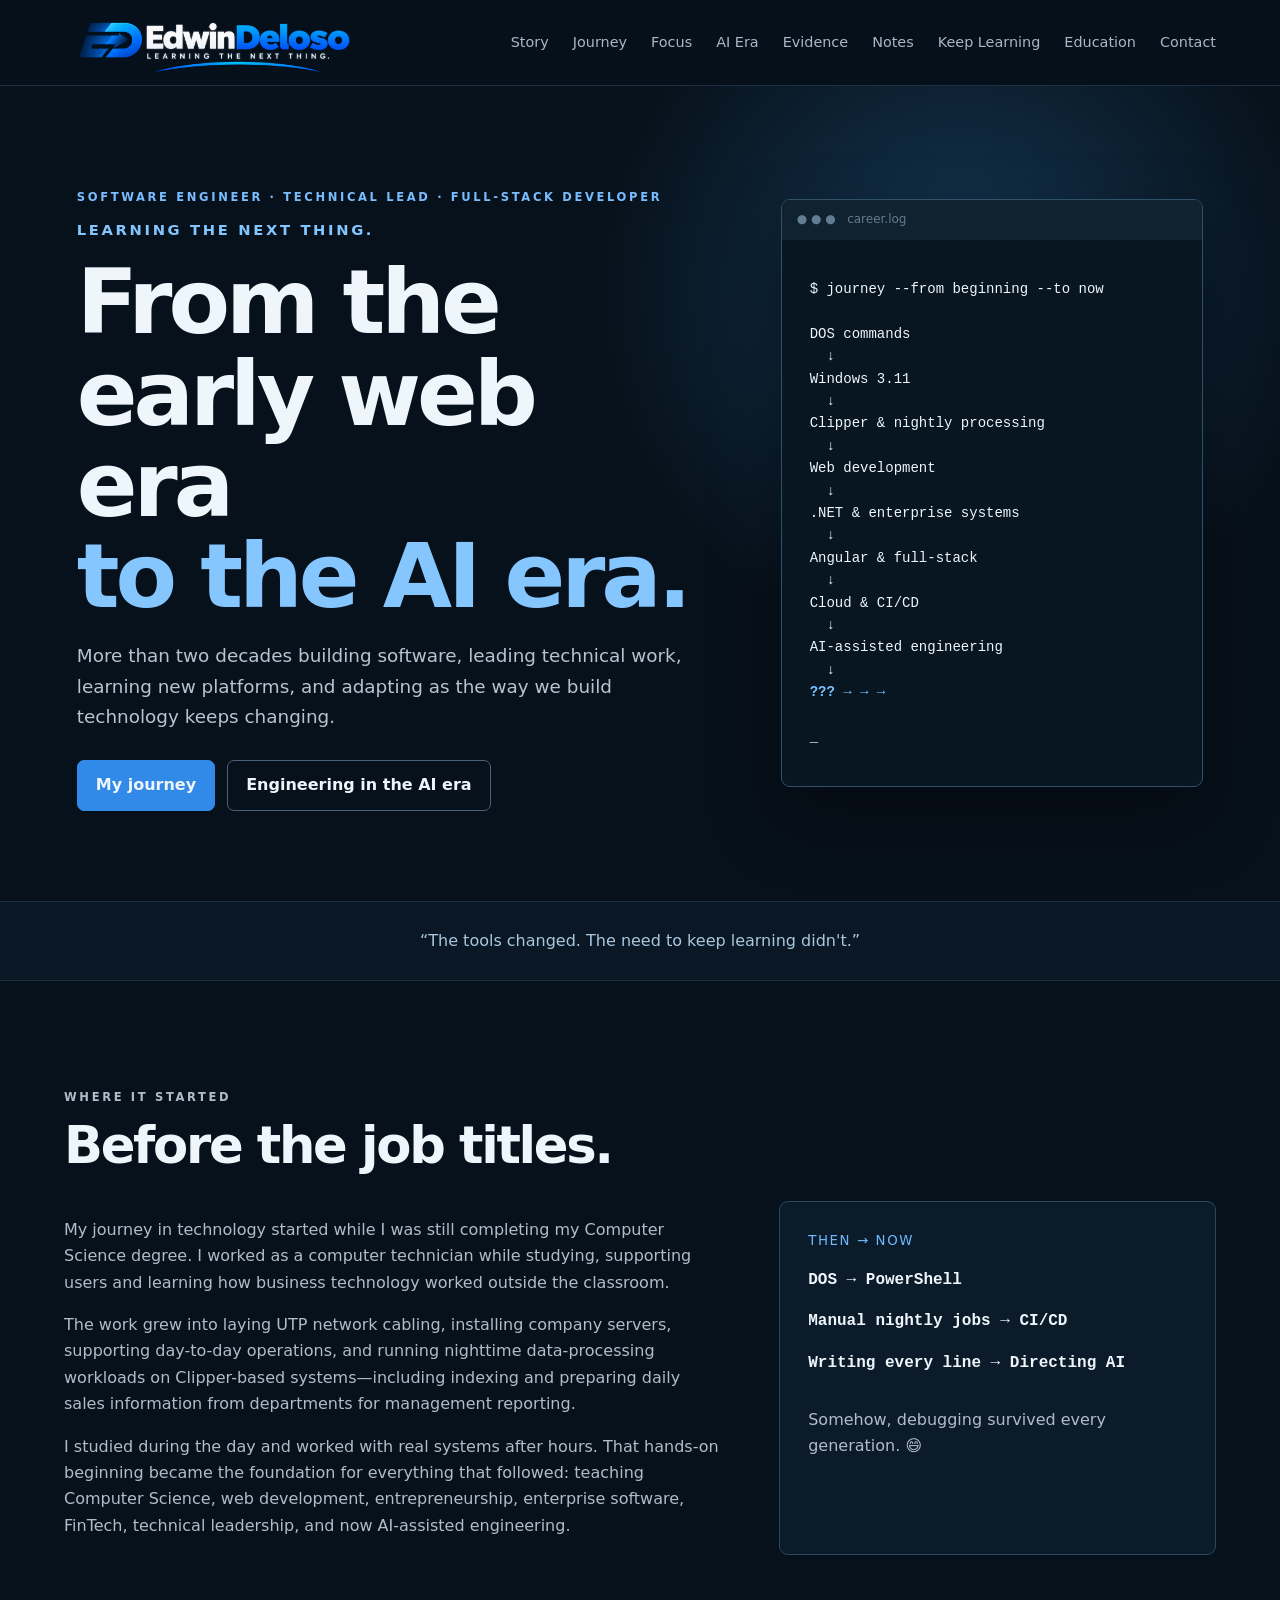
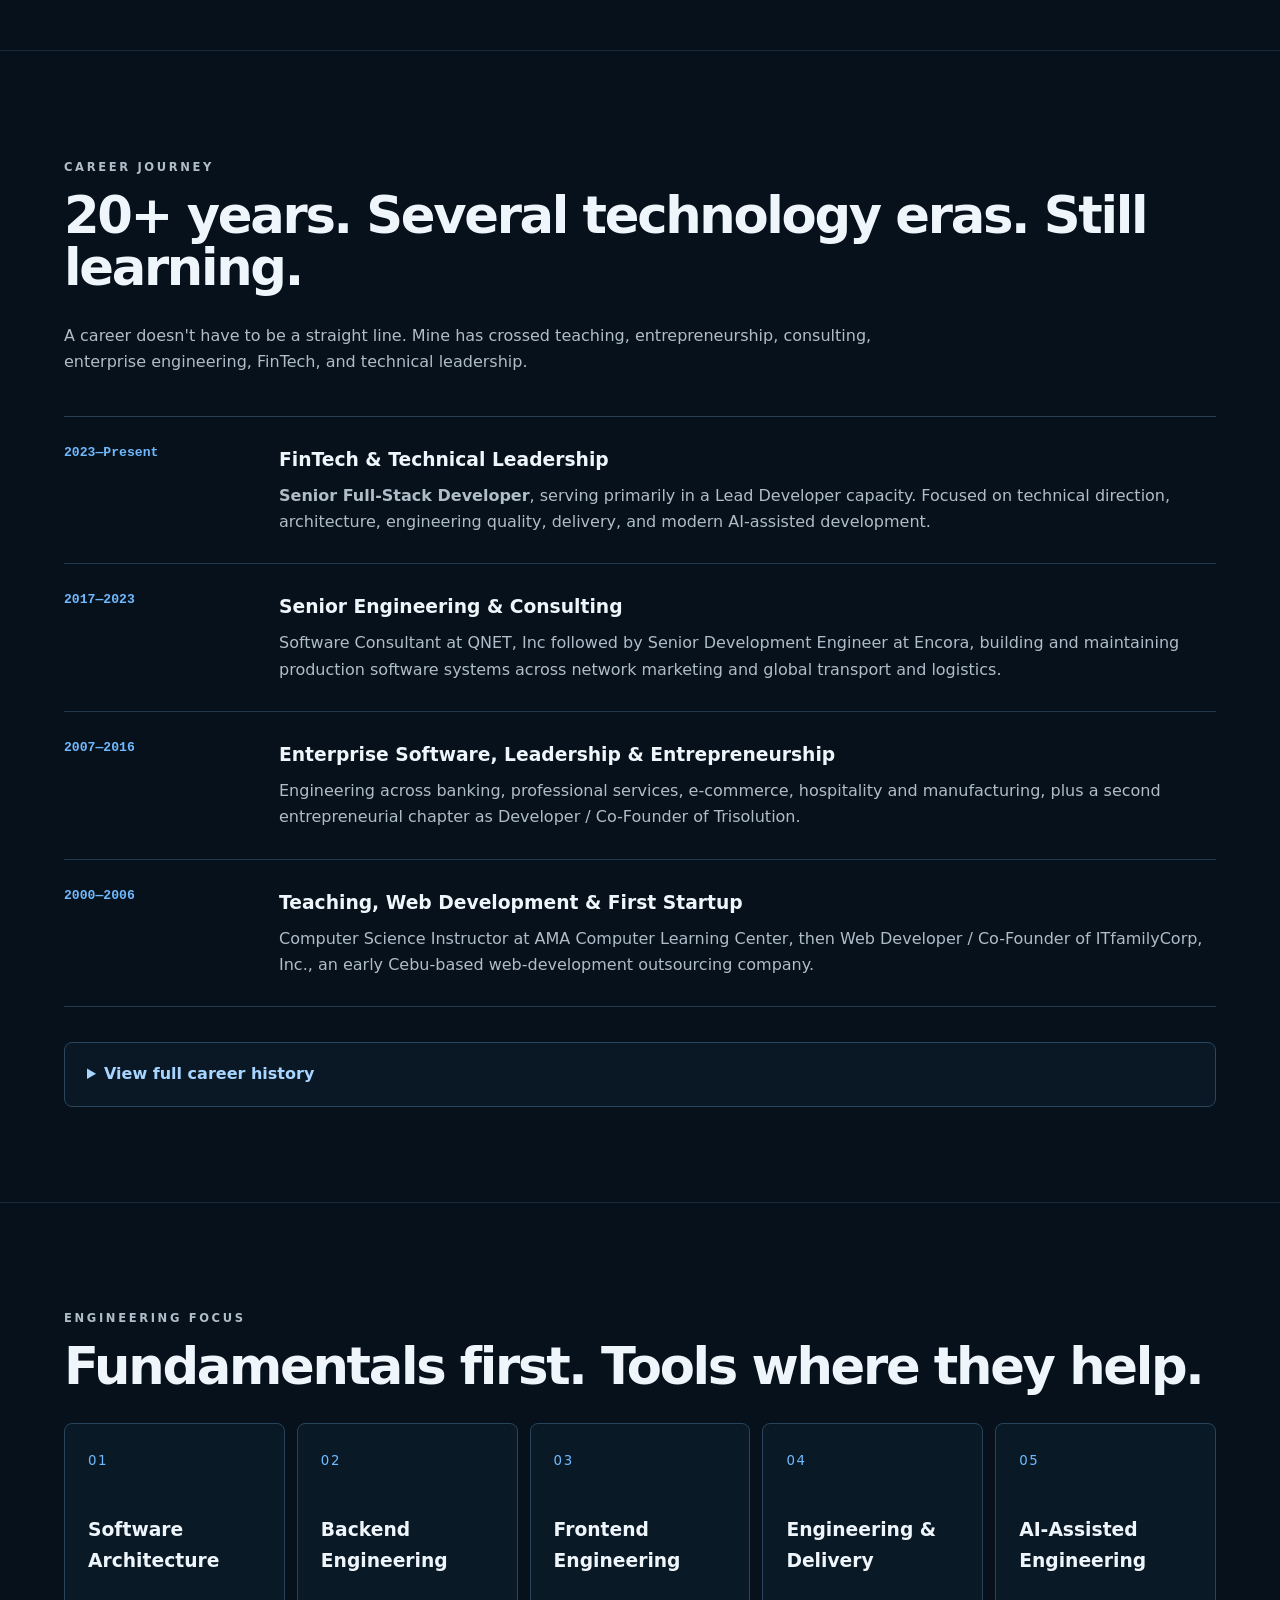
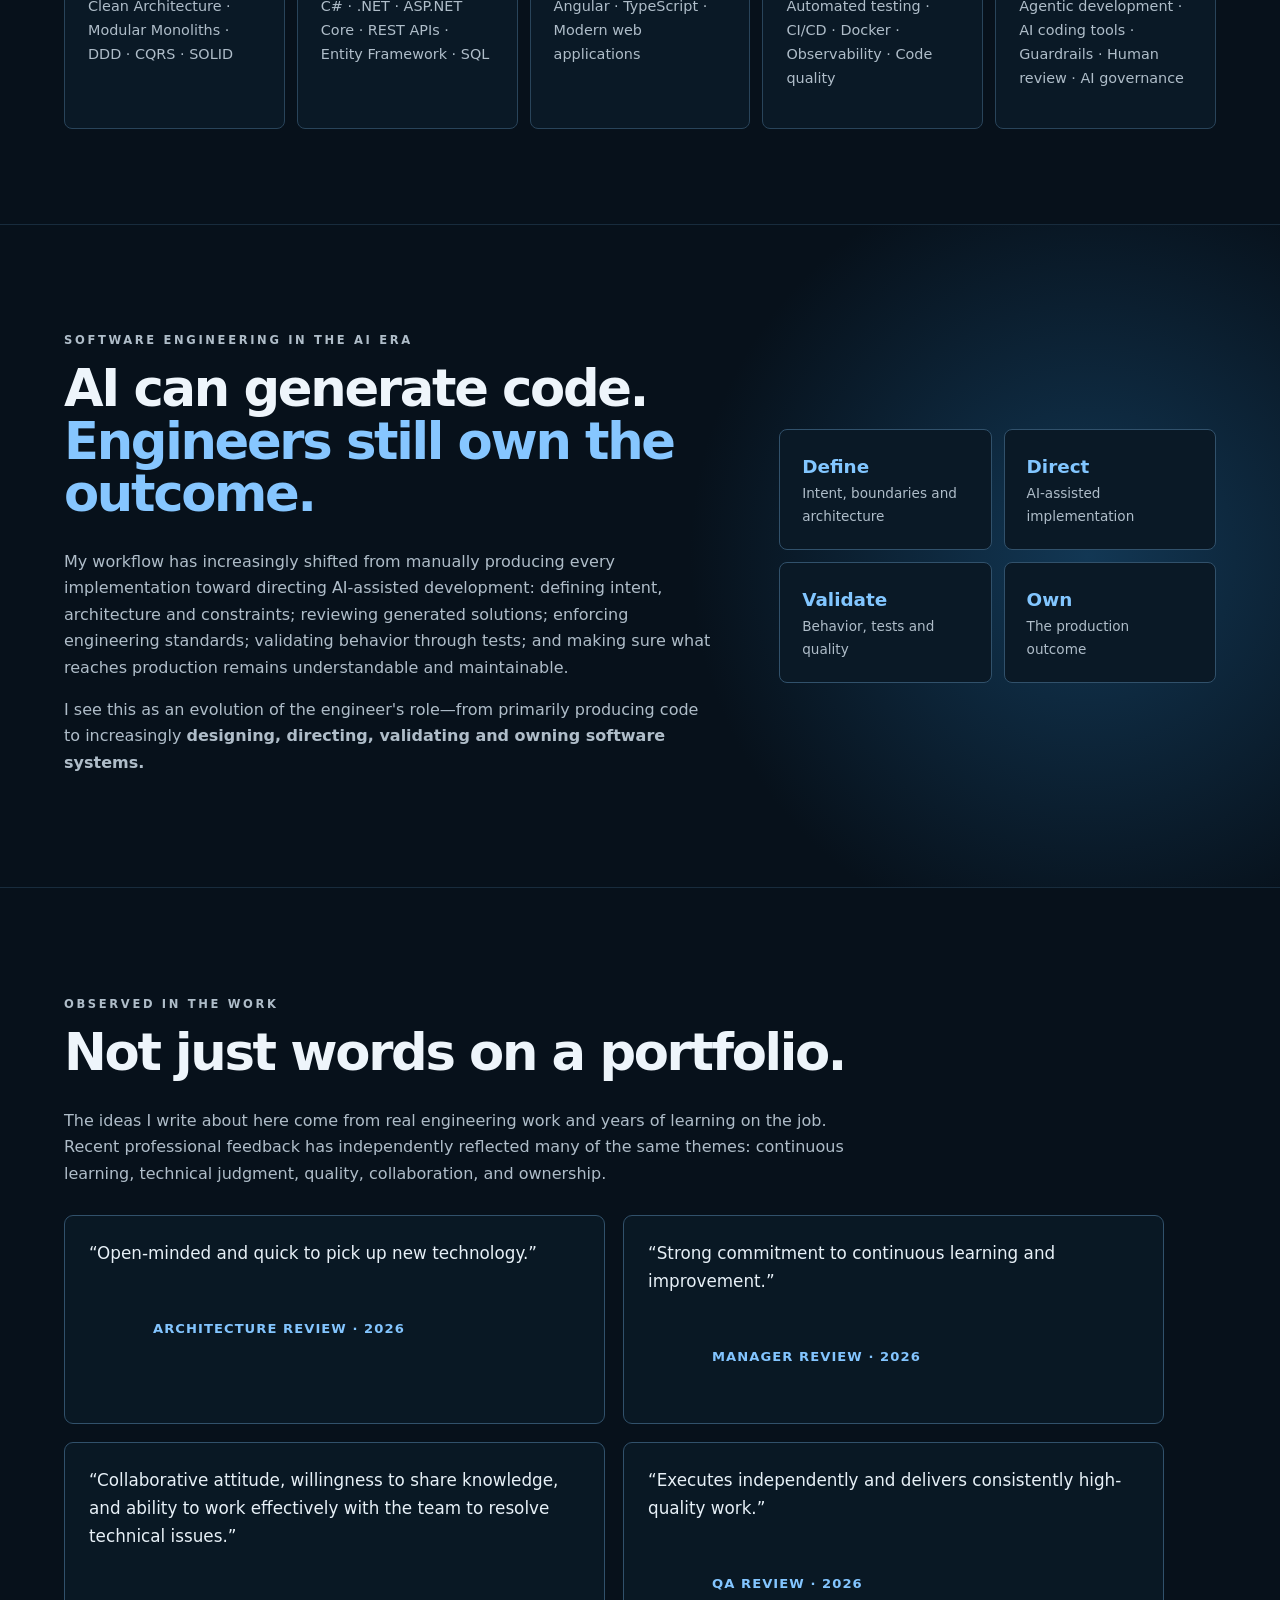
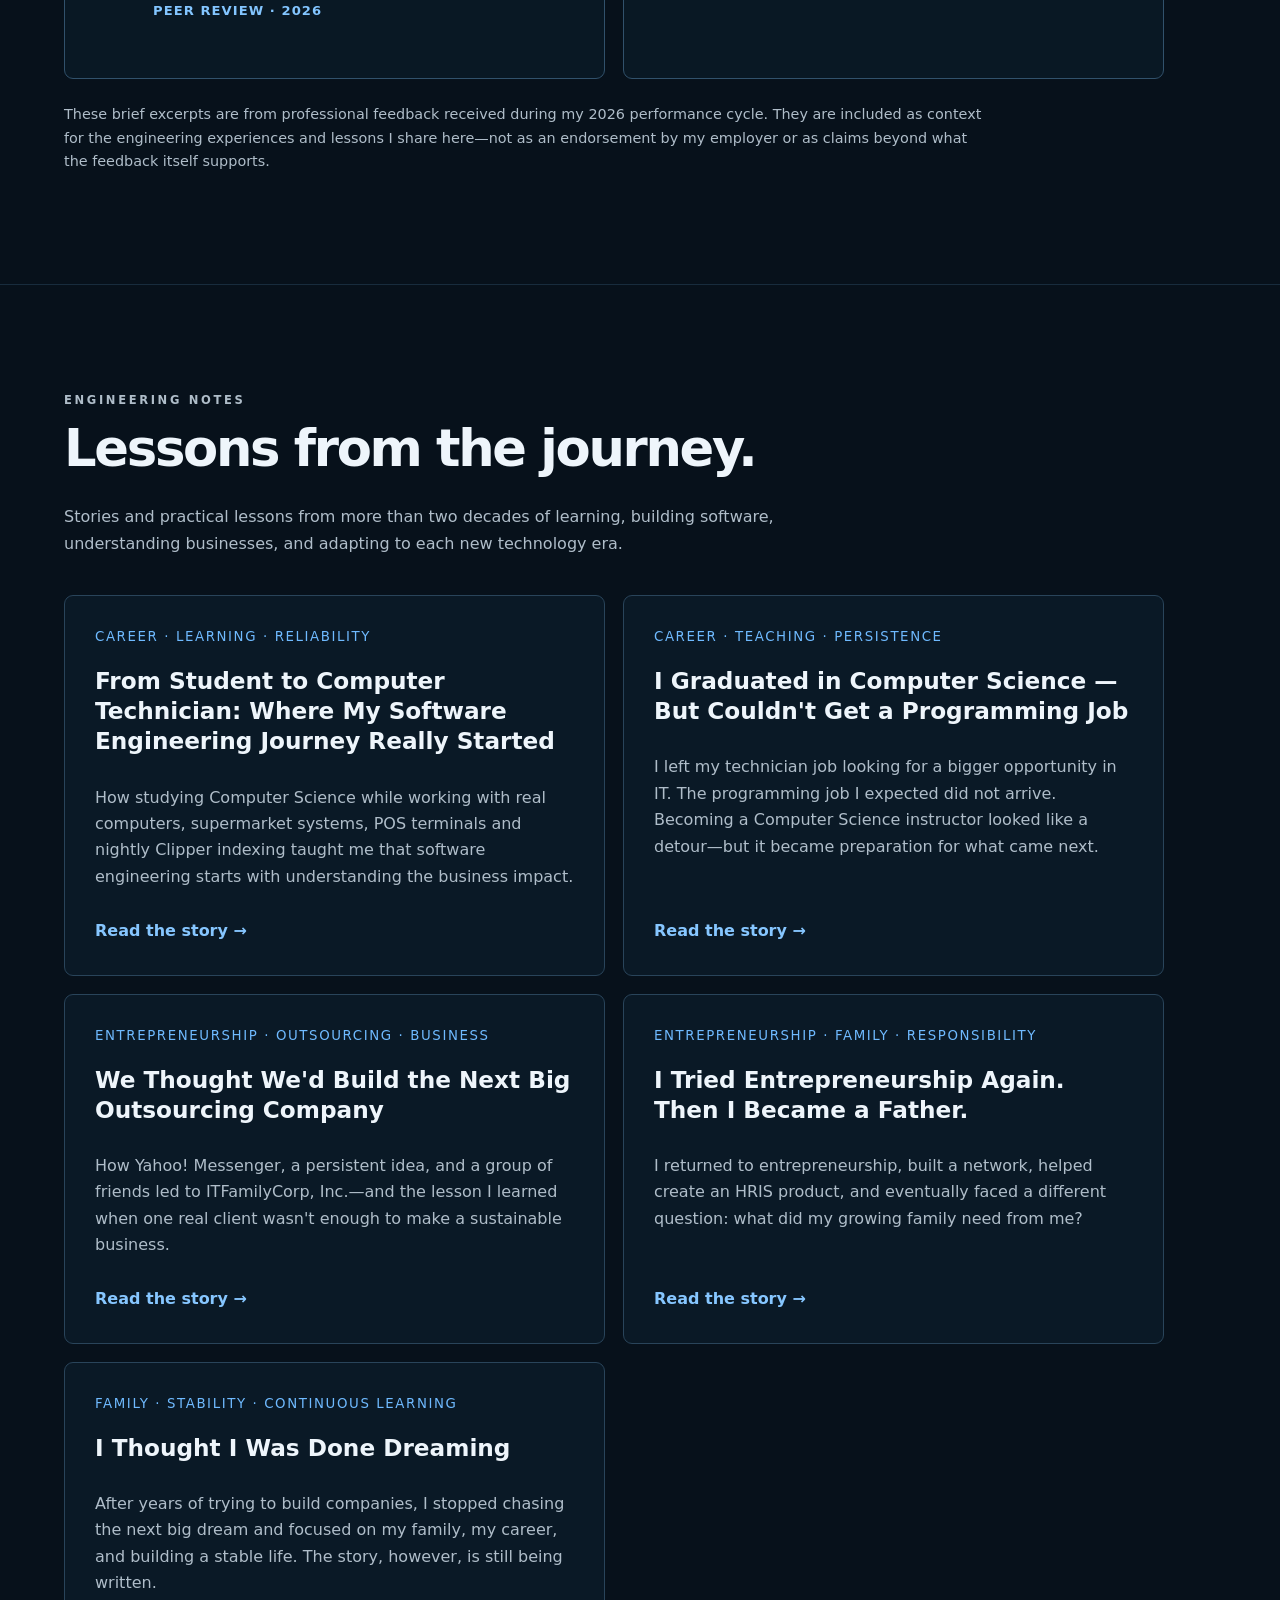
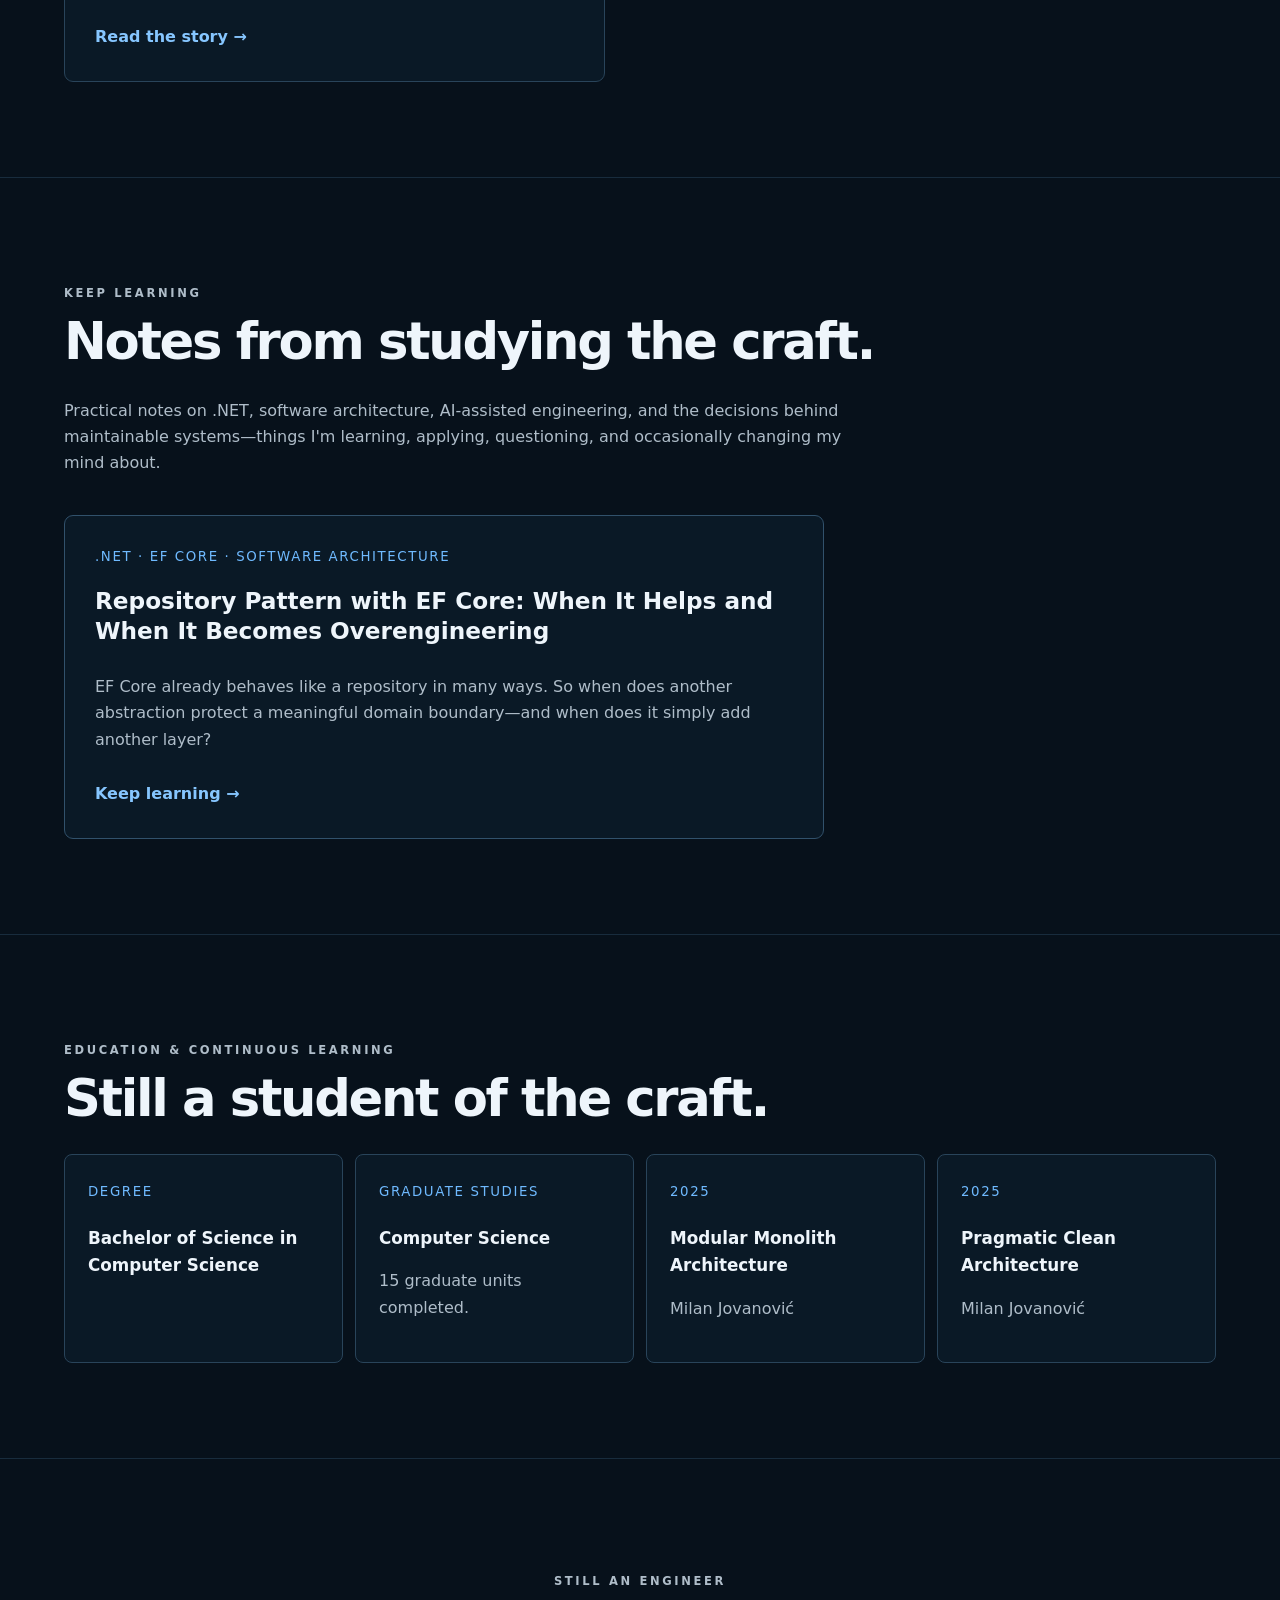
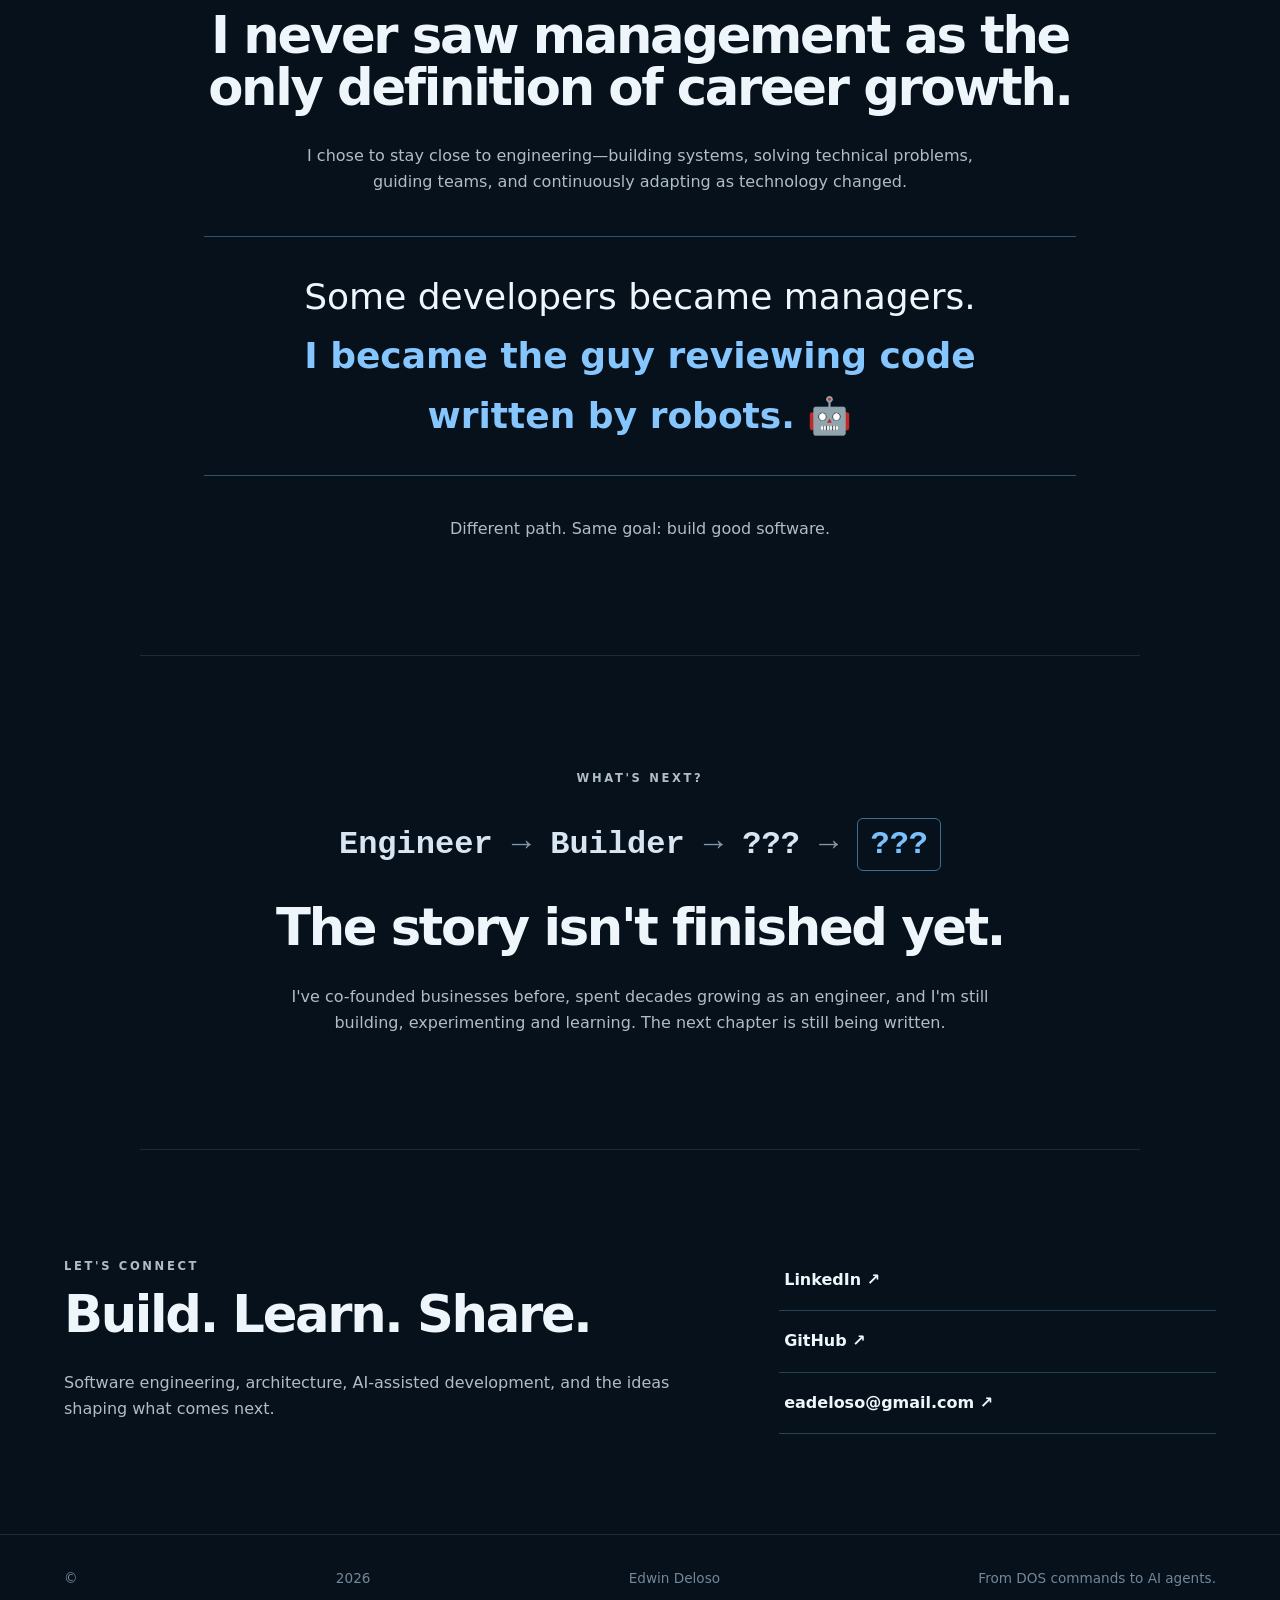
==== commit 09bb6629: "add 2026 feedback excerpt" ====
--- a/index.html
+++ b/index.html
@@ -70,7 +70,7 @@
 <header class="nav">
   <a class="brand brand-logo" href="#top" aria-label="Edwin Deloso — Learning the Next Thing"><img src="assets/edwindelosologo.png" alt="Edwin Deloso — Learning the Next Thing"></a>
   <button id="menu" aria-label="Toggle navigation" aria-expanded="false">Menu</button>
-  <nav><a href="#story">Story</a><a href="#journey">Journey</a><a href="#focus">Focus</a><a href="#ai">AI Era</a><a href="#notes">Notes</a><a href="#keep-learning">Keep Learning</a><a href="#education">Education</a><a href="#contact">Contact</a></nav>
+  <nav><a href="#story">Story</a><a href="#journey">Journey</a><a href="#focus">Focus</a><a href="#ai">AI Era</a><a href="#evidence">Evidence</a><a href="#notes">Notes</a><a href="#keep-learning">Keep Learning</a><a href="#education">Education</a><a href="#contact">Contact</a></nav>
 </header>
 
 <main>
@@ -169,6 +169,31 @@
   <div class="principles"><p><b>Define</b><span>Intent, boundaries and architecture</span></p><p><b>Direct</b><span>AI-assisted implementation</span></p><p><b>Validate</b><span>Behavior, tests and quality</span></p><p><b>Own</b><span>The production outcome</span></p></div>
 </section>
 
+<section class="section evidence-section" id="evidence">
+  <p class="eyebrow">OBSERVED IN THE WORK</p>
+  <h2>Not just words on a portfolio.</h2>
+  <p class="intro">The ideas I write about here come from real engineering work and years of learning on the job. Recent professional feedback has independently reflected many of the same themes: continuous learning, technical judgment, quality, collaboration, and ownership.</p>
+  <div class="evidence-grid">
+    <blockquote class="evidence-card">
+      <p>“Open-minded and quick to pick up new technology.”</p>
+      <footer>Architecture review · 2026</footer>
+    </blockquote>
+    <blockquote class="evidence-card">
+      <p>“Strong commitment to continuous learning and improvement.”</p>
+      <footer>Manager review · 2026</footer>
+    </blockquote>
+    <blockquote class="evidence-card">
+      <p>“Collaborative attitude, willingness to share knowledge, and ability to work effectively with the team to resolve technical issues.”</p>
+      <footer>Peer review · 2026</footer>
+    </blockquote>
+    <blockquote class="evidence-card">
+      <p>“Executes independently and delivers consistently high-quality work.”</p>
+      <footer>QA review · 2026</footer>
+    </blockquote>
+  </div>
+  <p class="evidence-note">These brief excerpts are from professional feedback received during my 2026 performance cycle. They are included as context for the engineering experiences and lessons I share here—not as an endorsement by my employer or as claims beyond what the feedback itself supports.</p>
+</section>
+
 <section class="section" id="notes">
   <p class="eyebrow">ENGINEERING NOTES</p>
   <h2>Lessons from the journey.</h2>
--- a/css/styles.css
+++ b/css/styles.css
@@ -56,3 +56,13 @@
 
 /* Keep Learning technical articles */
 .learning-card{border-color:#31516b}.technical-article pre{overflow-x:auto;background:#06121c;border:1px solid #29445a;border-radius:8px;padding:20px;margin:24px 0}.technical-article code{font-family:Consolas,"Courier New",monospace;font-size:.92em}.technical-article p code,.technical-article li code{background:#102130;border:1px solid #29445a;border-radius:4px;padding:2px 5px;color:#b9dcff}.technical-article ul{color:#b6c4d0;line-height:1.7}.technical-article hr{border:0;border-top:1px solid #294155;margin:48px 0}.technical-article a{color:#86c6ff;text-decoration:underline}.technical-article .disclosure{font-size:.92rem;border-left:3px solid #31516b;padding-left:16px}.article-tags{margin-top:40px;padding-top:20px;border-top:1px solid #294155}.learning-grid{grid-template-columns:minmax(0,760px)}
+
+
+/* Professional feedback — brief, anonymized evidence from 2026 reviews */
+.evidence-section{position:relative}
+.evidence-grid{display:grid;grid-template-columns:repeat(2,minmax(0,1fr));gap:18px;margin-top:28px;max-width:1100px}
+.evidence-card{margin:0;padding:24px;border:1px solid #31516b;border-radius:9px;background:#091824}
+.evidence-card p{margin:0 0 18px;color:#e7f0f7;font-size:1.05rem;line-height:1.65}
+.evidence-card footer{color:#83c5ff;font-size:.82rem;font-weight:800;letter-spacing:.08em;text-transform:uppercase}
+.evidence-note{max-width:920px;margin-top:24px;color:#8fa2b2;font-size:.9rem;line-height:1.65}
+@media(max-width:800px){.evidence-grid{grid-template-columns:1fr}}
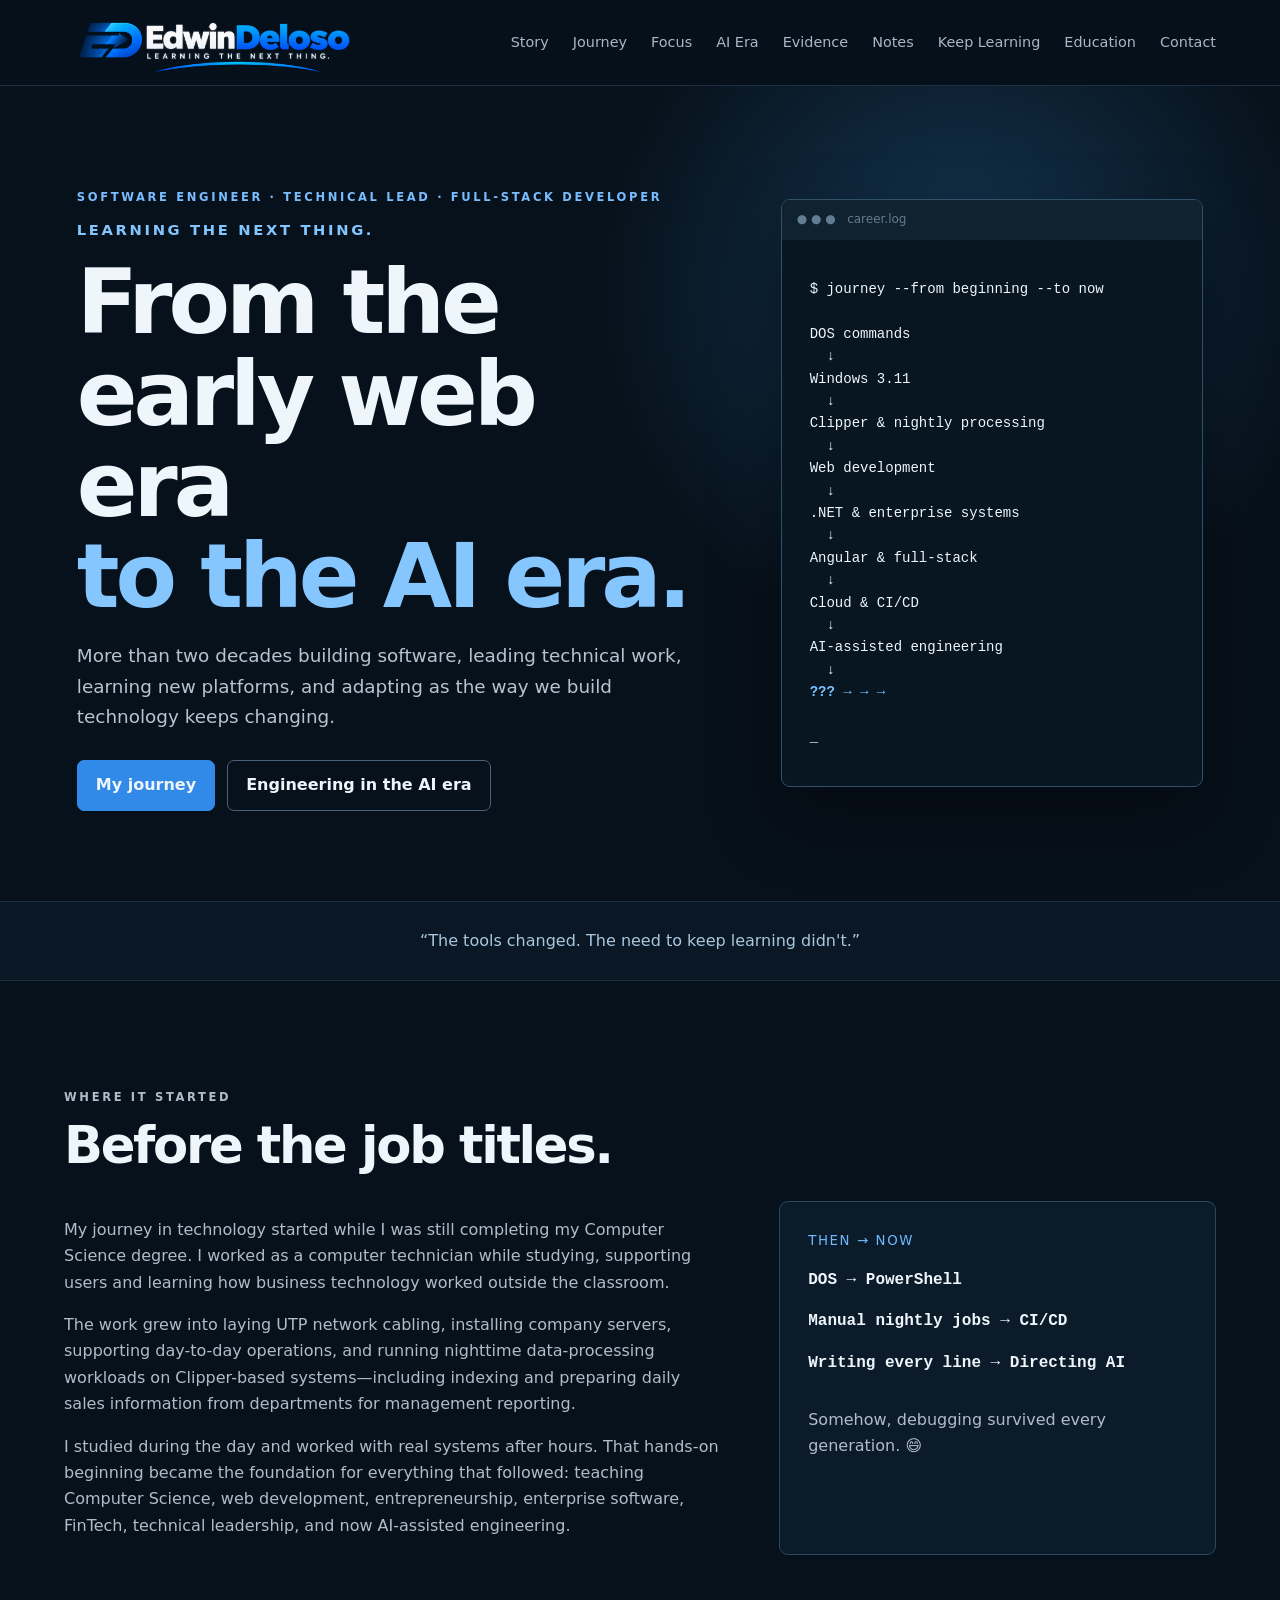
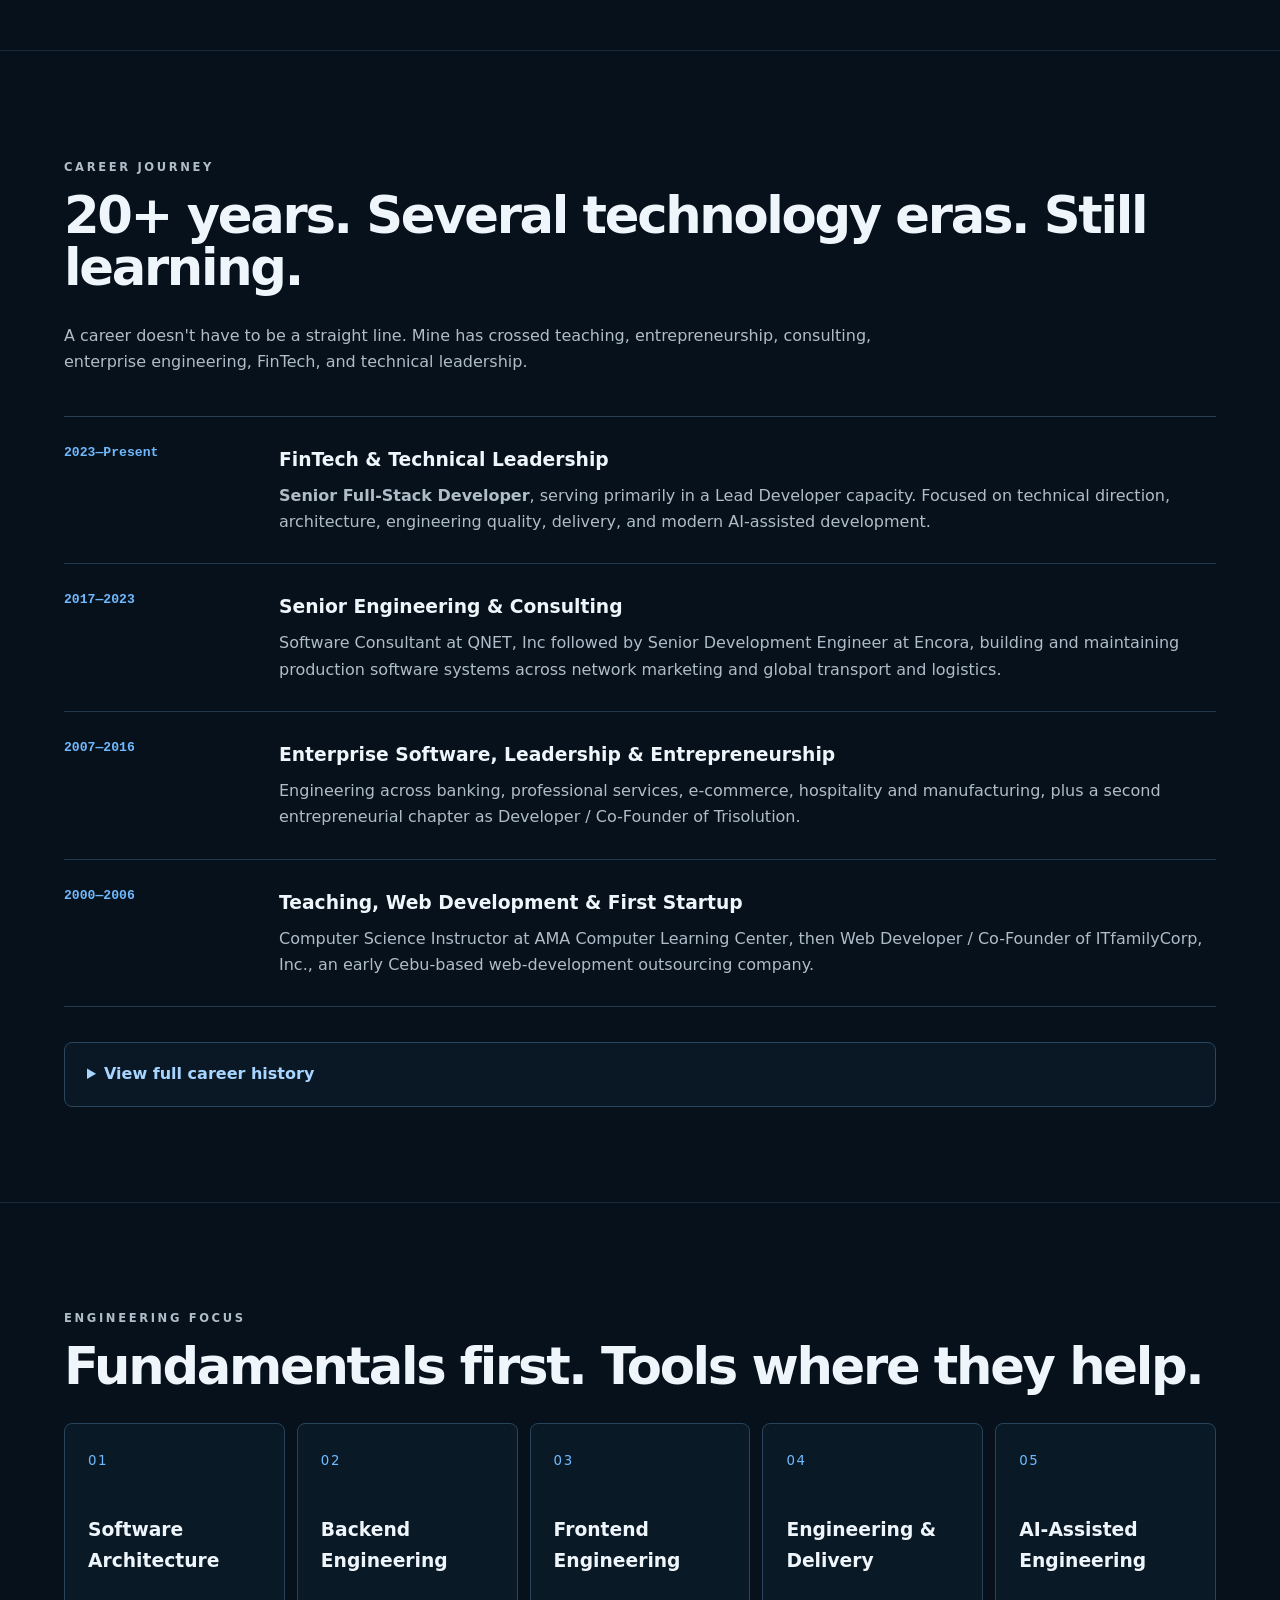
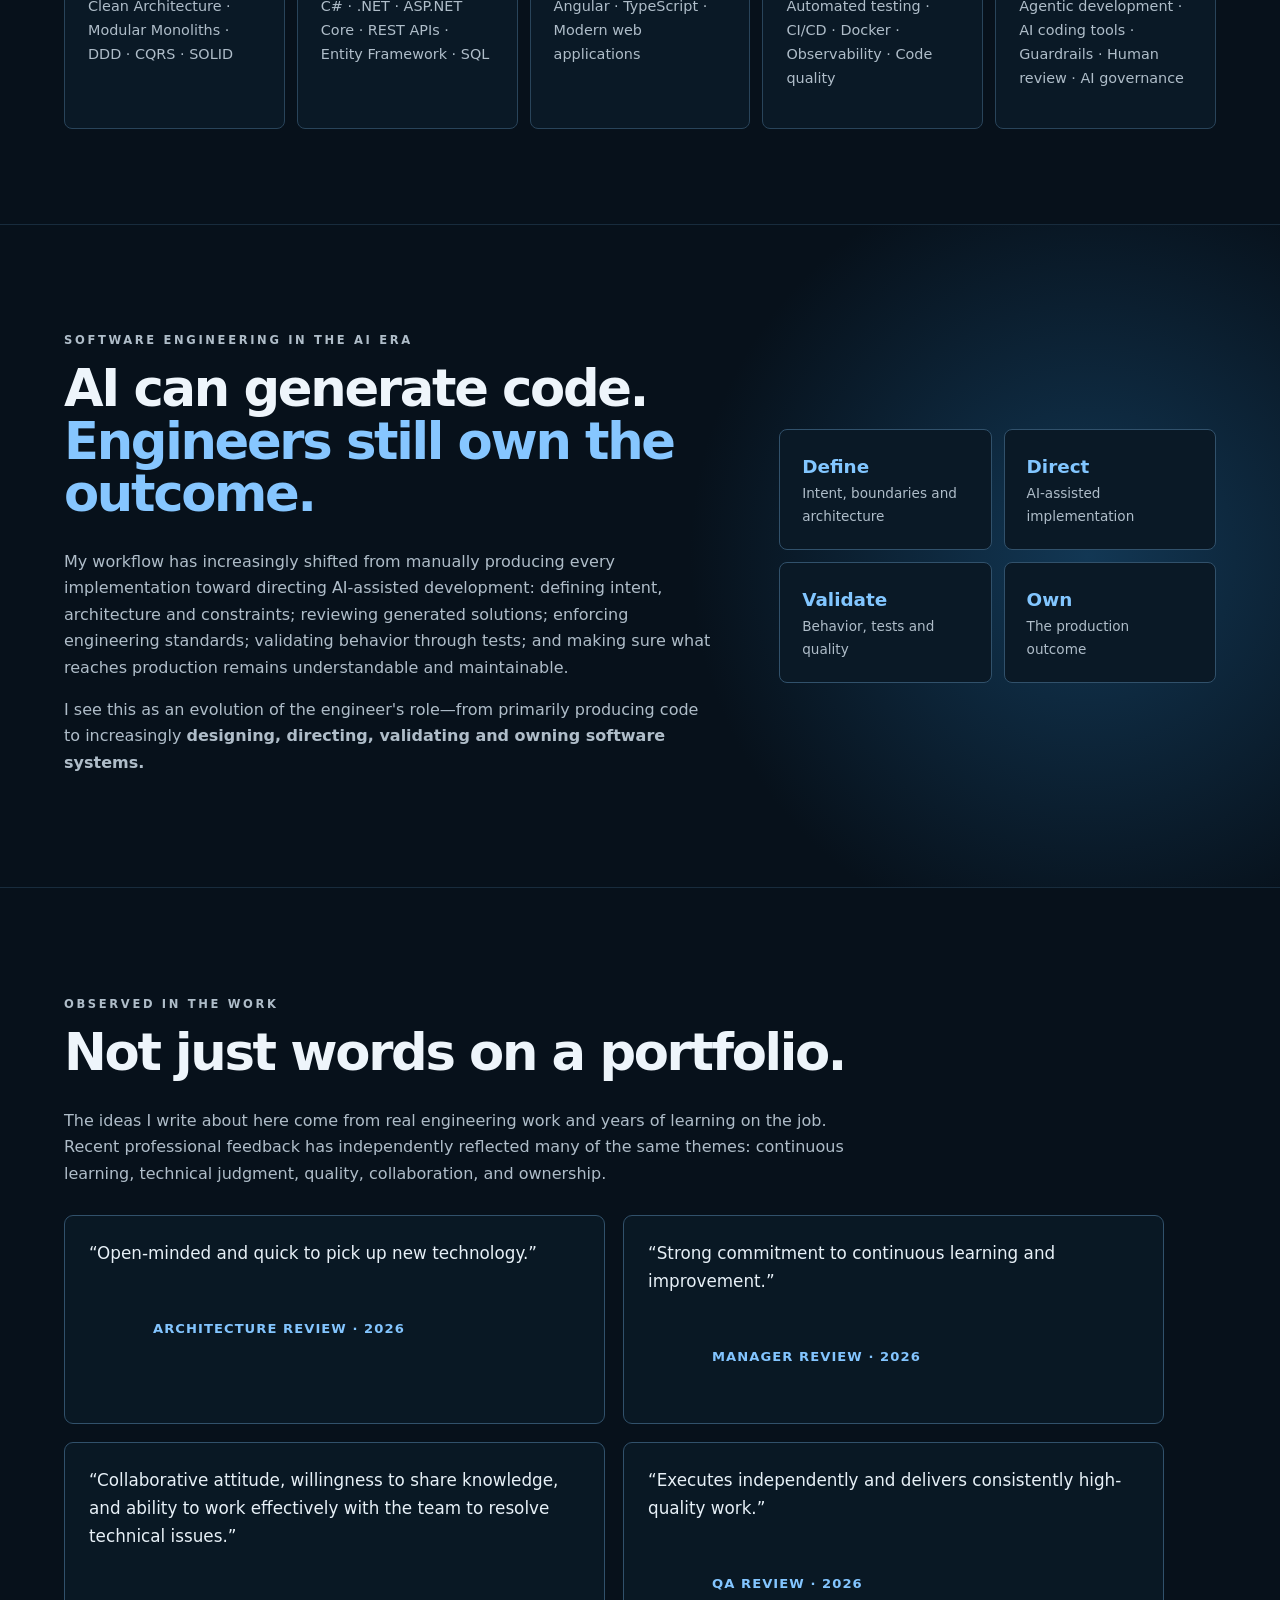
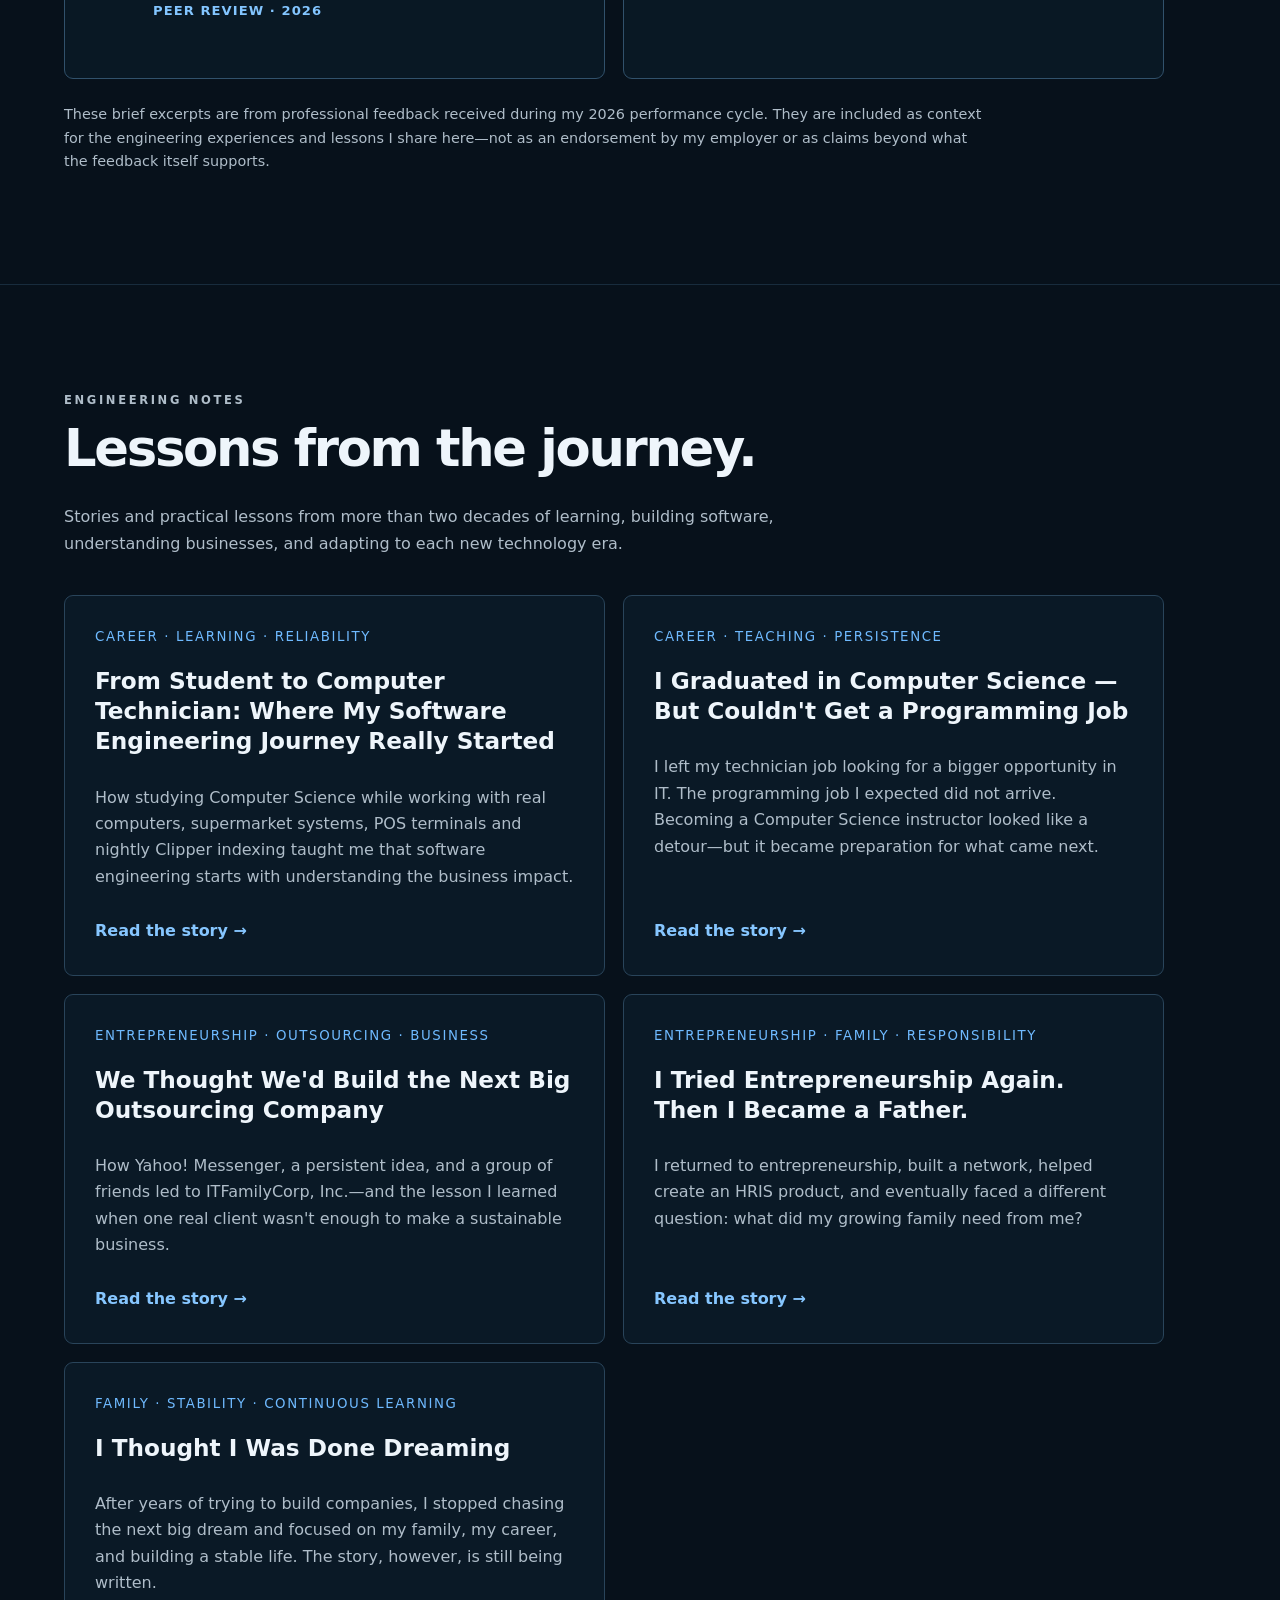
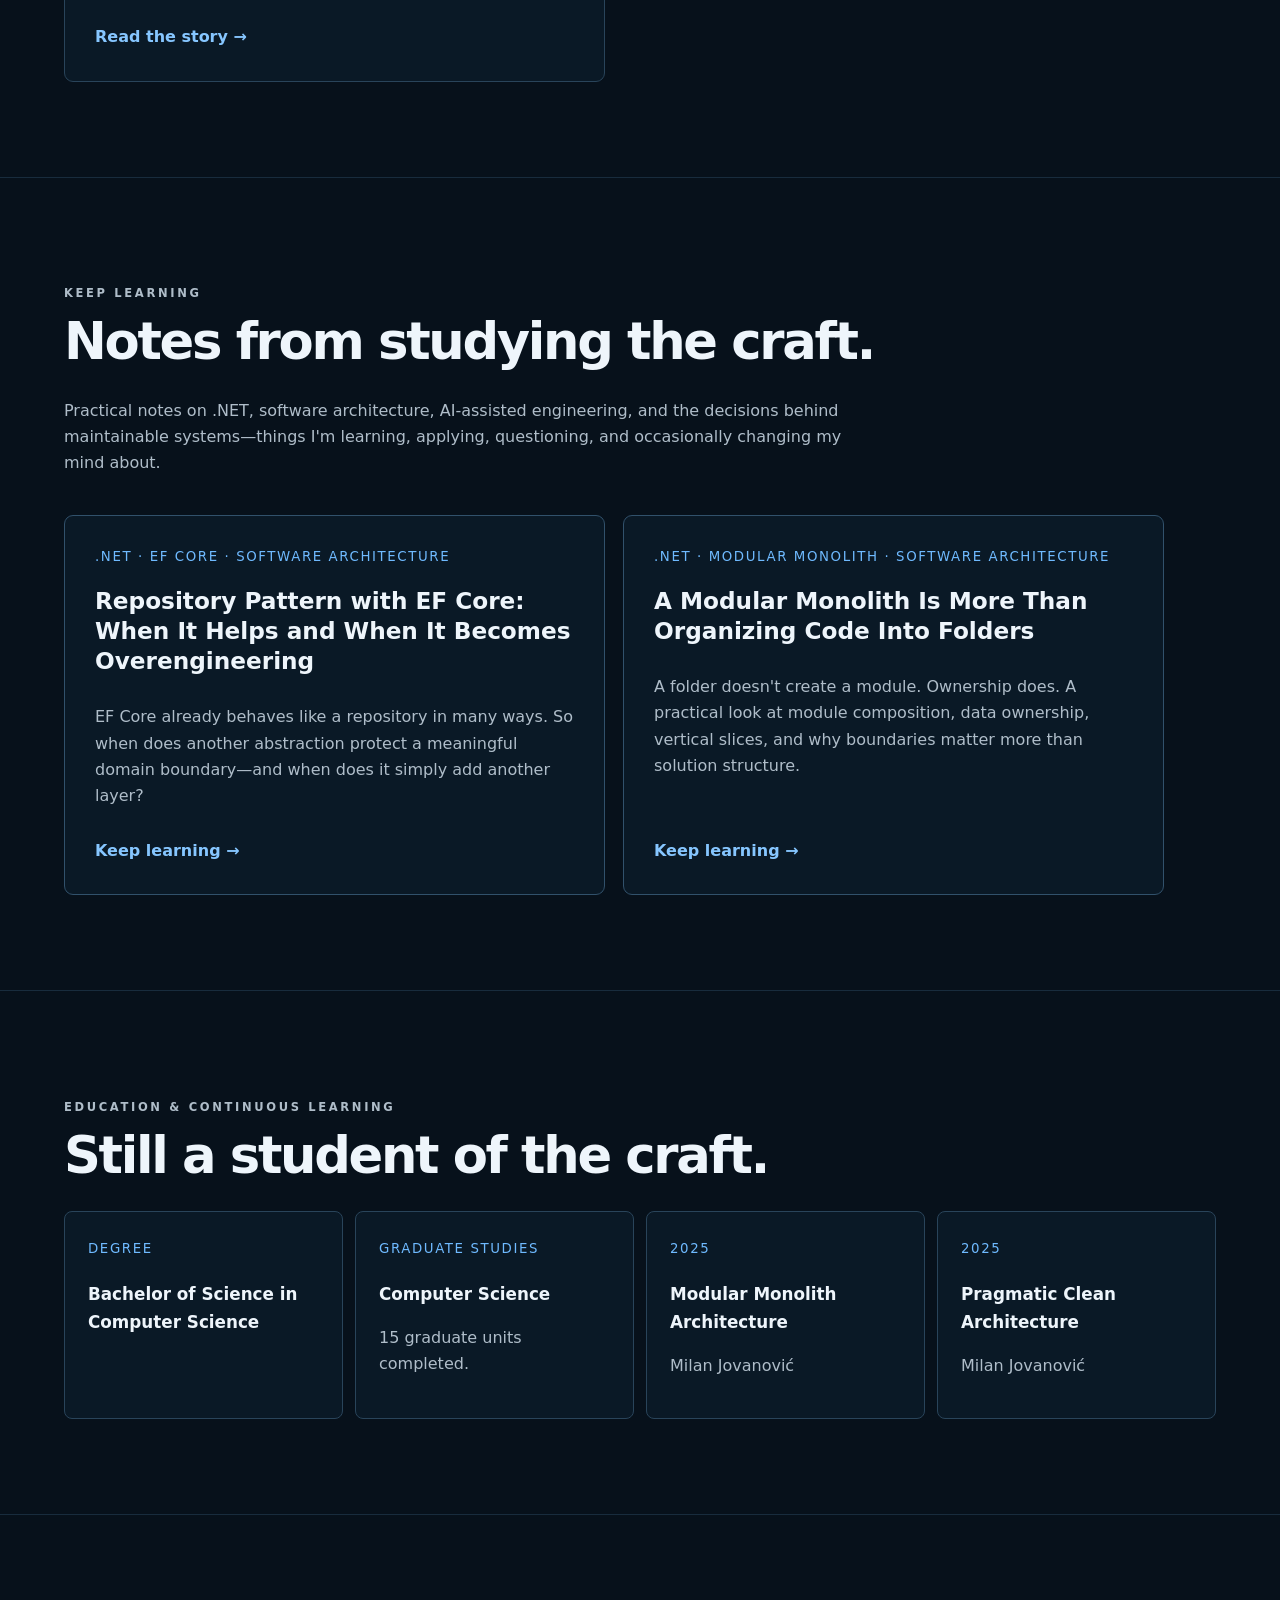
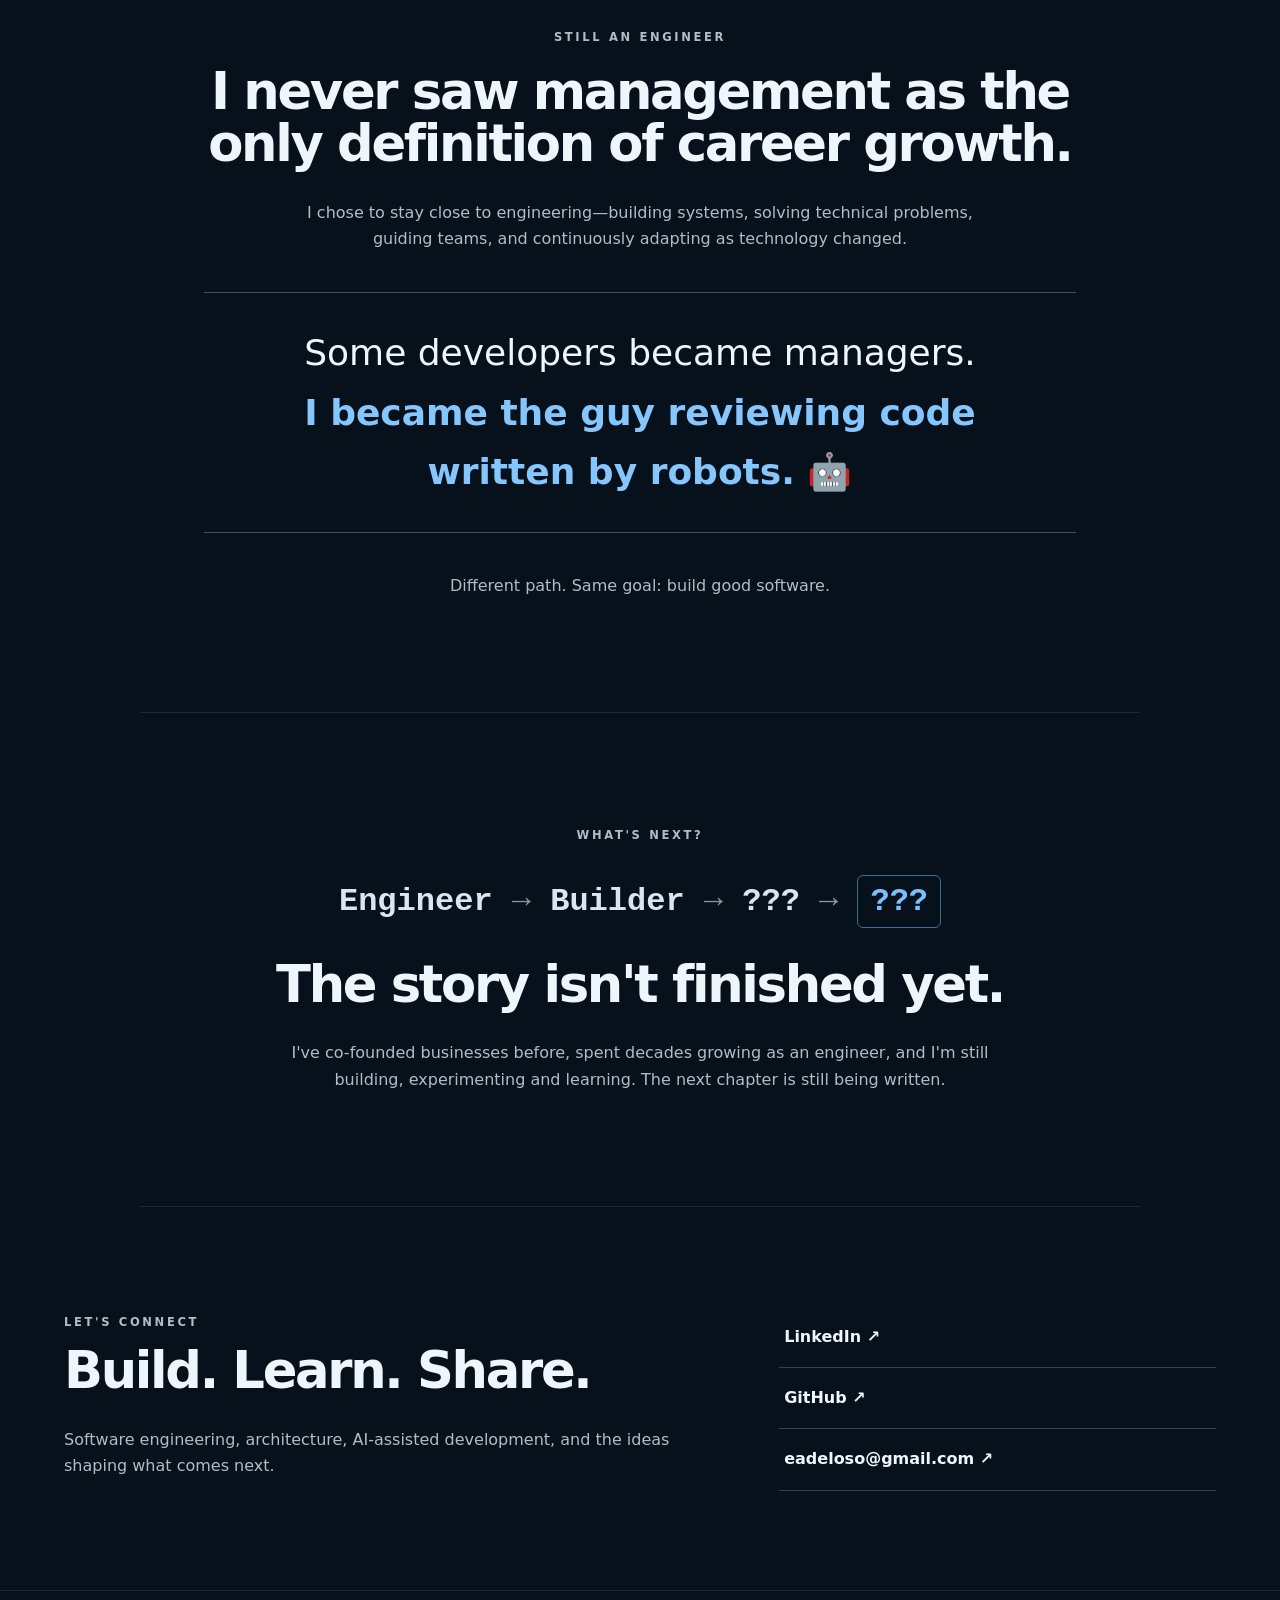
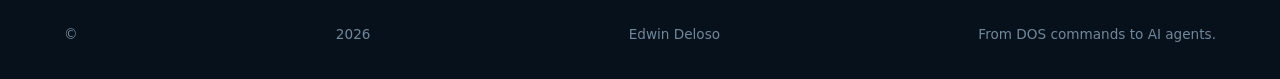
==== commit e872c071: "add modular monolith kepp learning" ====
--- a/index.html
+++ b/index.html
@@ -243,6 +243,12 @@
       <p>EF Core already behaves like a repository in many ways. So when does another abstraction protect a meaningful domain boundary—and when does it simply add another layer?</p>
       <a href="articles/repository-pattern-ef-core-when-it-helps-and-when-it-becomes-overengineering/">Keep learning →</a>
     </article>
+    <article class="note-card learning-card">
+      <small>.NET · MODULAR MONOLITH · SOFTWARE ARCHITECTURE</small>
+      <h3>A Modular Monolith Is More Than Organizing Code Into Folders</h3>
+      <p>A folder doesn't create a module. Ownership does. A practical look at module composition, data ownership, vertical slices, and why boundaries matter more than solution structure.</p>
+      <a href="articles/a-modular-monolith-is-more-than-organizing-code-into-folders/">Keep learning →</a>
+    </article>
   </div>
 </section>
 
--- a/css/styles.css
+++ b/css/styles.css
@@ -55,7 +55,7 @@
 }
 
 /* Keep Learning technical articles */
-.learning-card{border-color:#31516b}.technical-article pre{overflow-x:auto;background:#06121c;border:1px solid #29445a;border-radius:8px;padding:20px;margin:24px 0}.technical-article code{font-family:Consolas,"Courier New",monospace;font-size:.92em}.technical-article p code,.technical-article li code{background:#102130;border:1px solid #29445a;border-radius:4px;padding:2px 5px;color:#b9dcff}.technical-article ul{color:#b6c4d0;line-height:1.7}.technical-article hr{border:0;border-top:1px solid #294155;margin:48px 0}.technical-article a{color:#86c6ff;text-decoration:underline}.technical-article .disclosure{font-size:.92rem;border-left:3px solid #31516b;padding-left:16px}.article-tags{margin-top:40px;padding-top:20px;border-top:1px solid #294155}.learning-grid{grid-template-columns:minmax(0,760px)}
+.learning-card{border-color:#31516b}.technical-article pre{overflow-x:auto;background:#06121c;border:1px solid #29445a;border-radius:8px;padding:20px;margin:24px 0}.technical-article code{font-family:Consolas,"Courier New",monospace;font-size:.92em}.technical-article p code,.technical-article li code{background:#102130;border:1px solid #29445a;border-radius:4px;padding:2px 5px;color:#b9dcff}.technical-article ul{color:#b6c4d0;line-height:1.7}.technical-article hr{border:0;border-top:1px solid #294155;margin:48px 0}.technical-article a{color:#86c6ff;text-decoration:underline}.technical-article .disclosure{font-size:.92rem;border-left:3px solid #31516b;padding-left:16px}.article-tags{margin-top:40px;padding-top:20px;border-top:1px solid #294155}.learning-grid{grid-template-columns:repeat(2,minmax(0,1fr));max-width:1100px}
 
 
 /* Professional feedback — brief, anonymized evidence from 2026 reviews */
@@ -66,3 +66,5 @@
 .evidence-card footer{color:#83c5ff;font-size:.82rem;font-weight:800;letter-spacing:.08em;text-transform:uppercase}
 .evidence-note{max-width:920px;margin-top:24px;color:#8fa2b2;font-size:.9rem;line-height:1.65}
 @media(max-width:800px){.evidence-grid{grid-template-columns:1fr}}
+
+@media(max-width:800px){.learning-grid{grid-template-columns:1fr}}
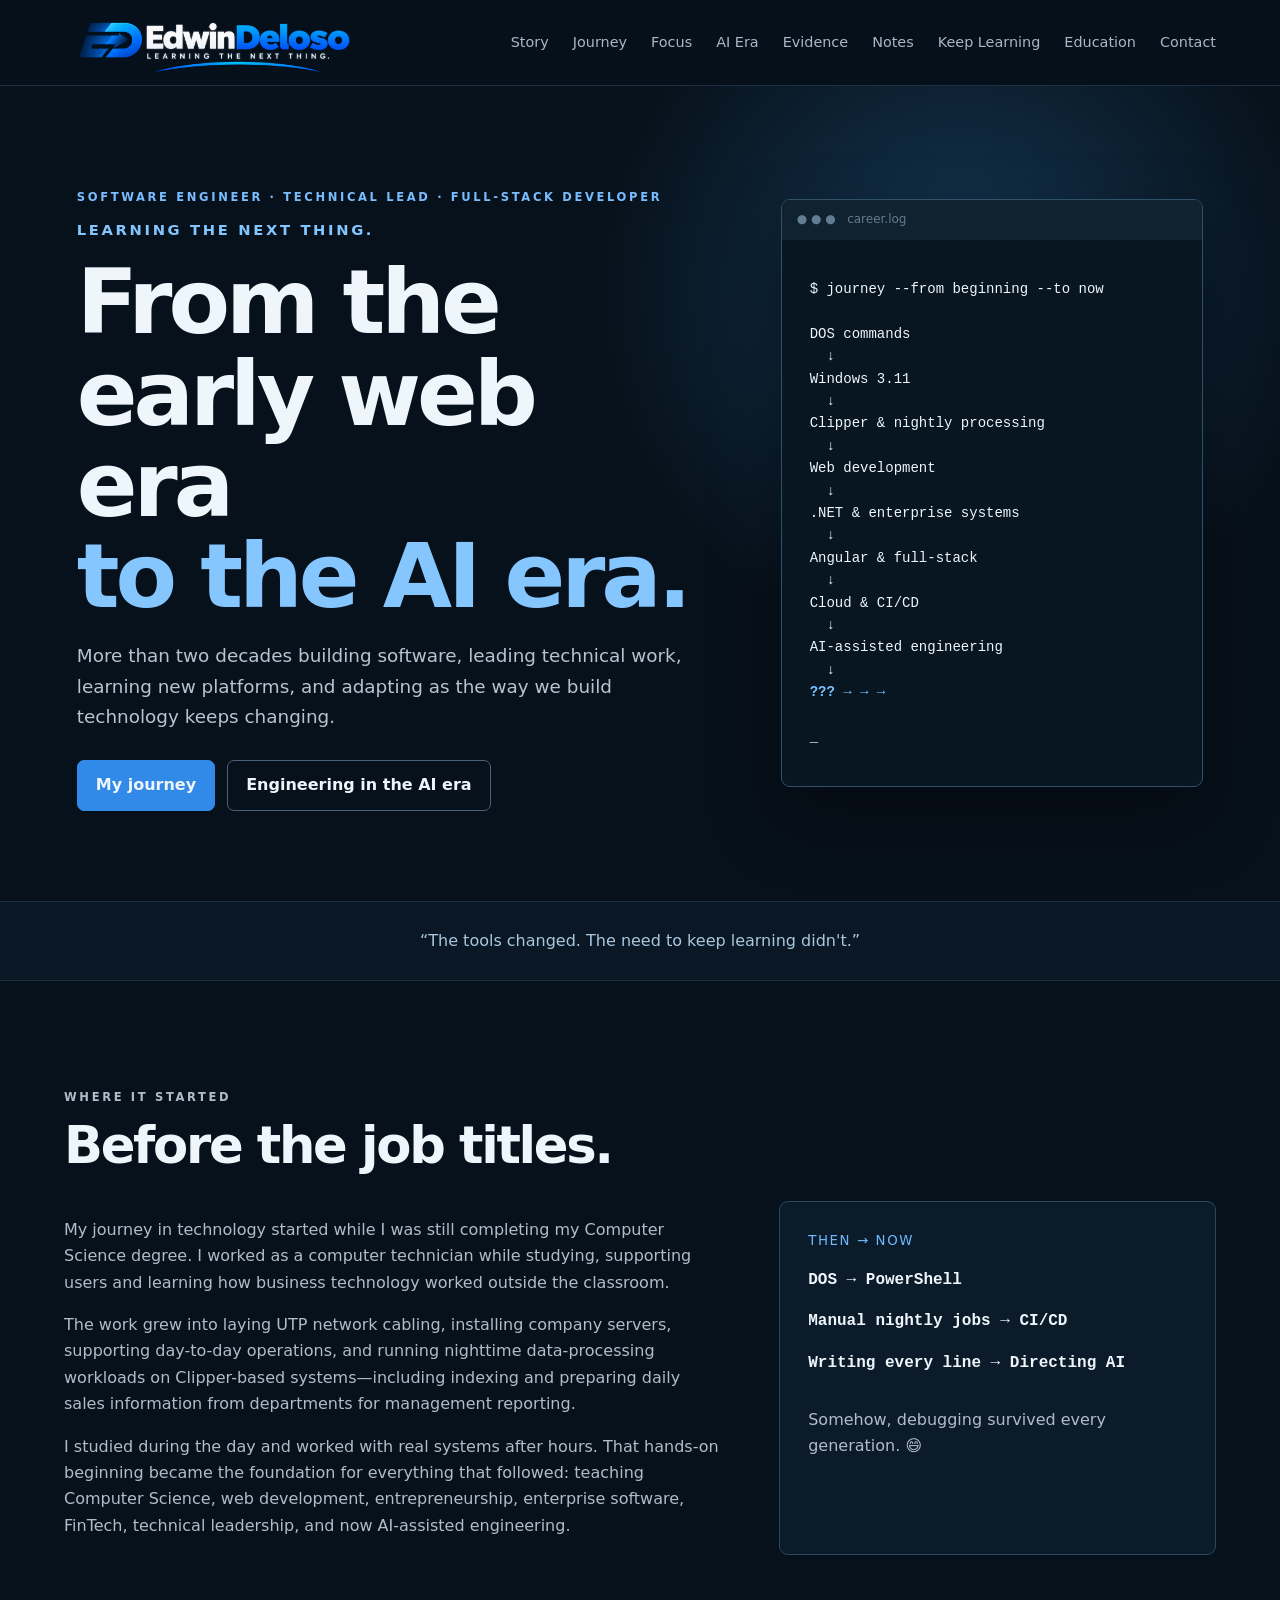
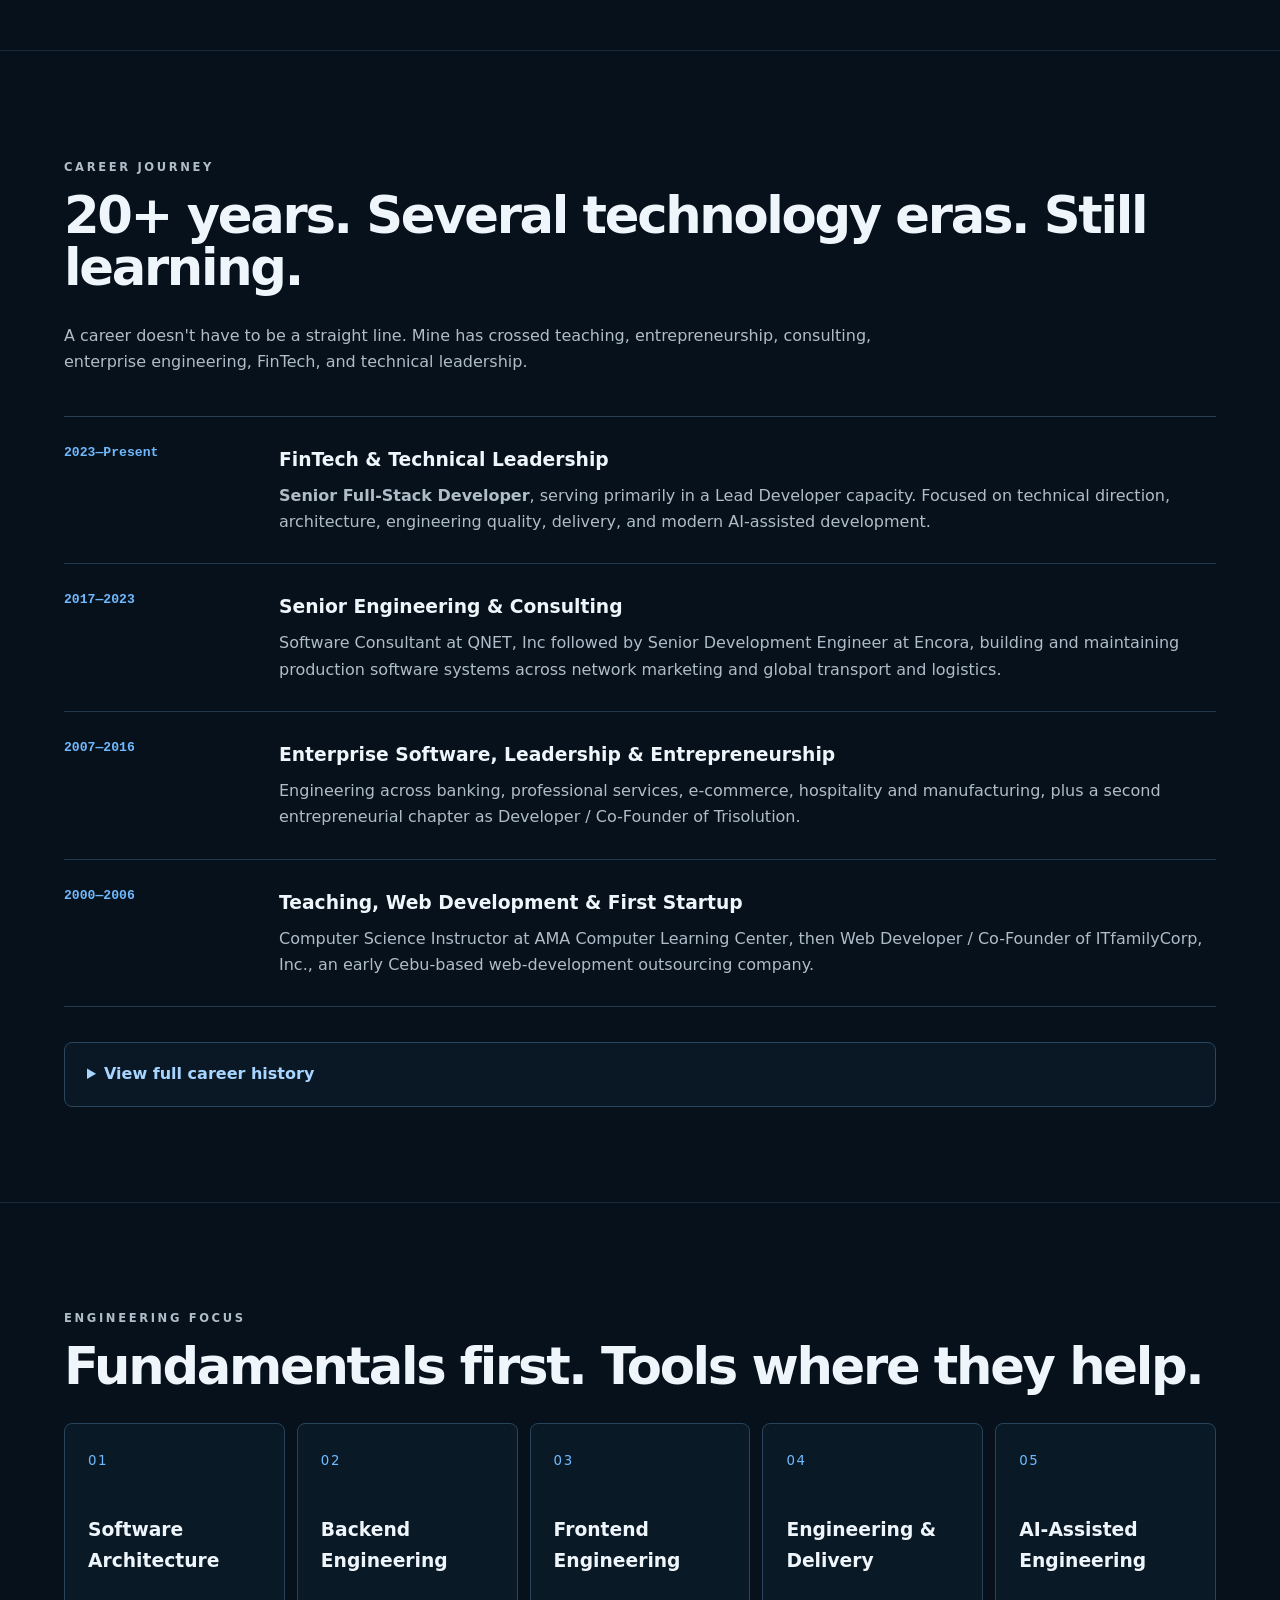
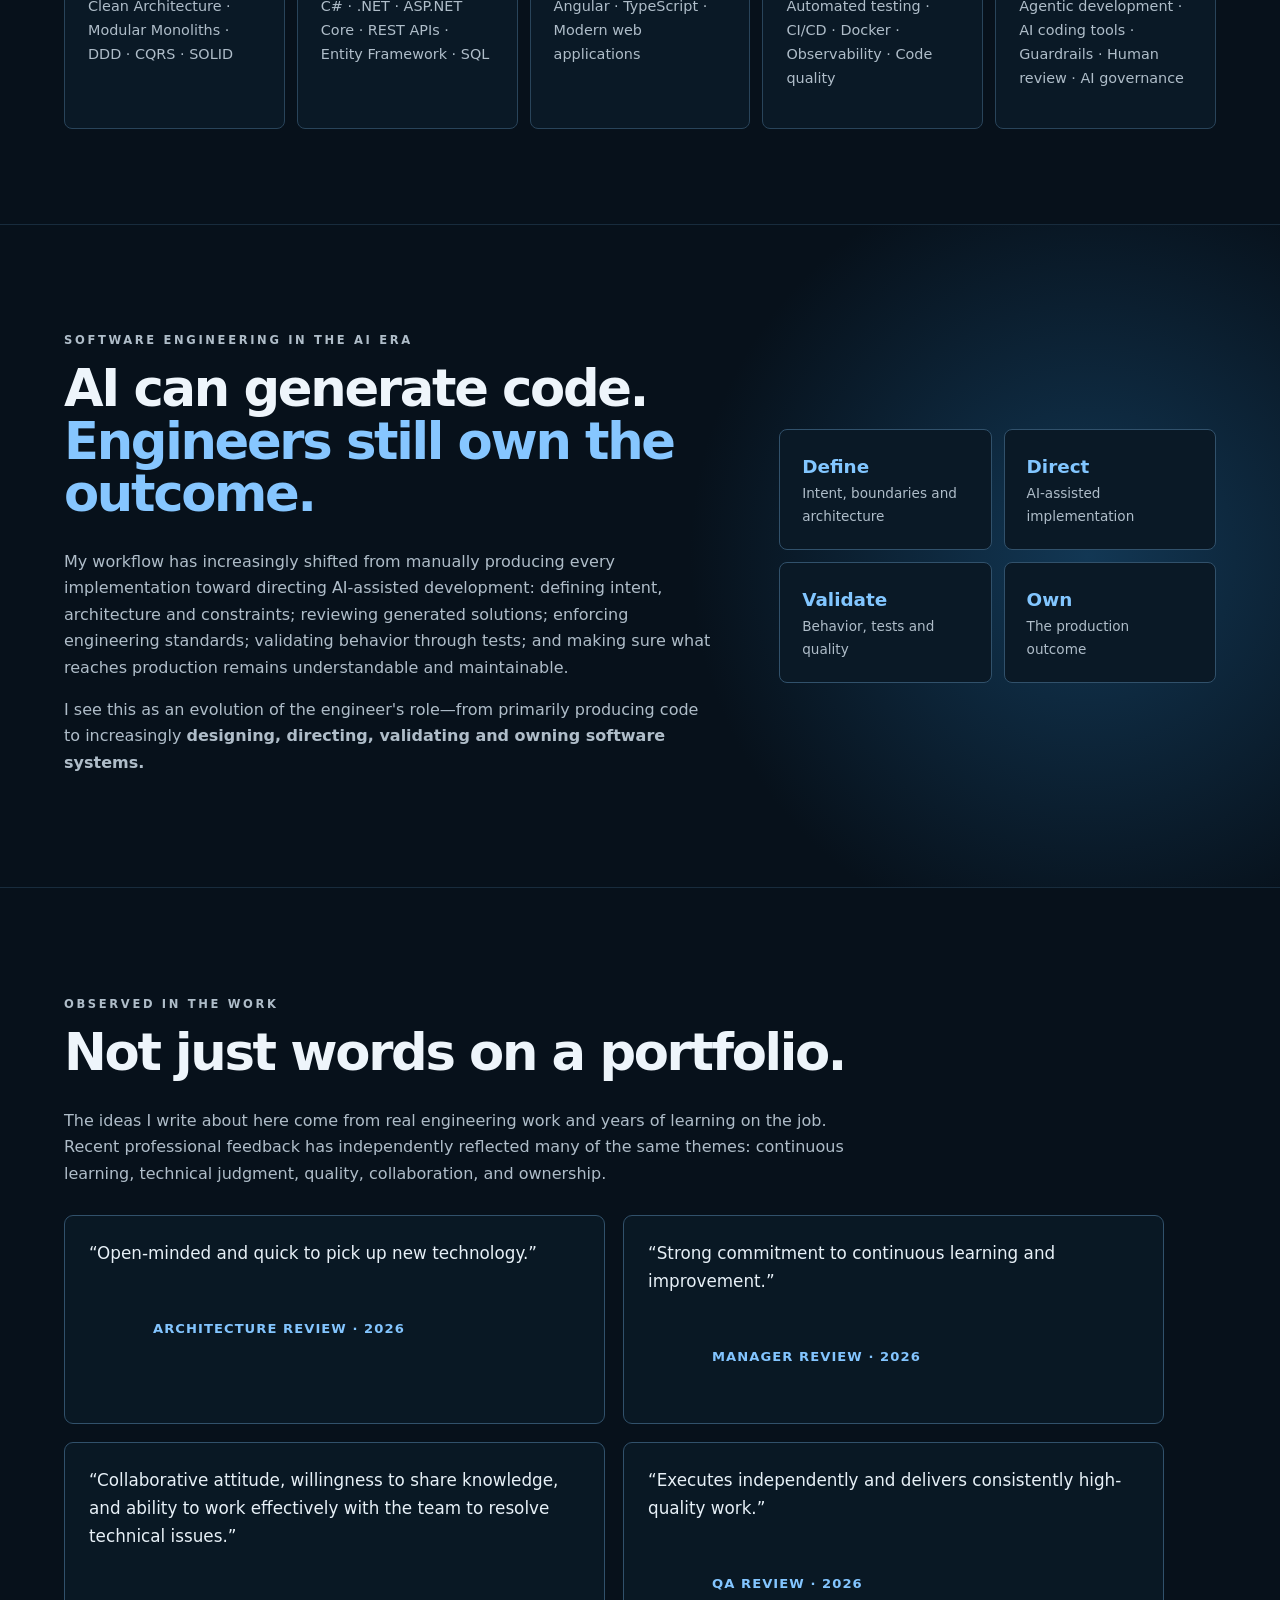
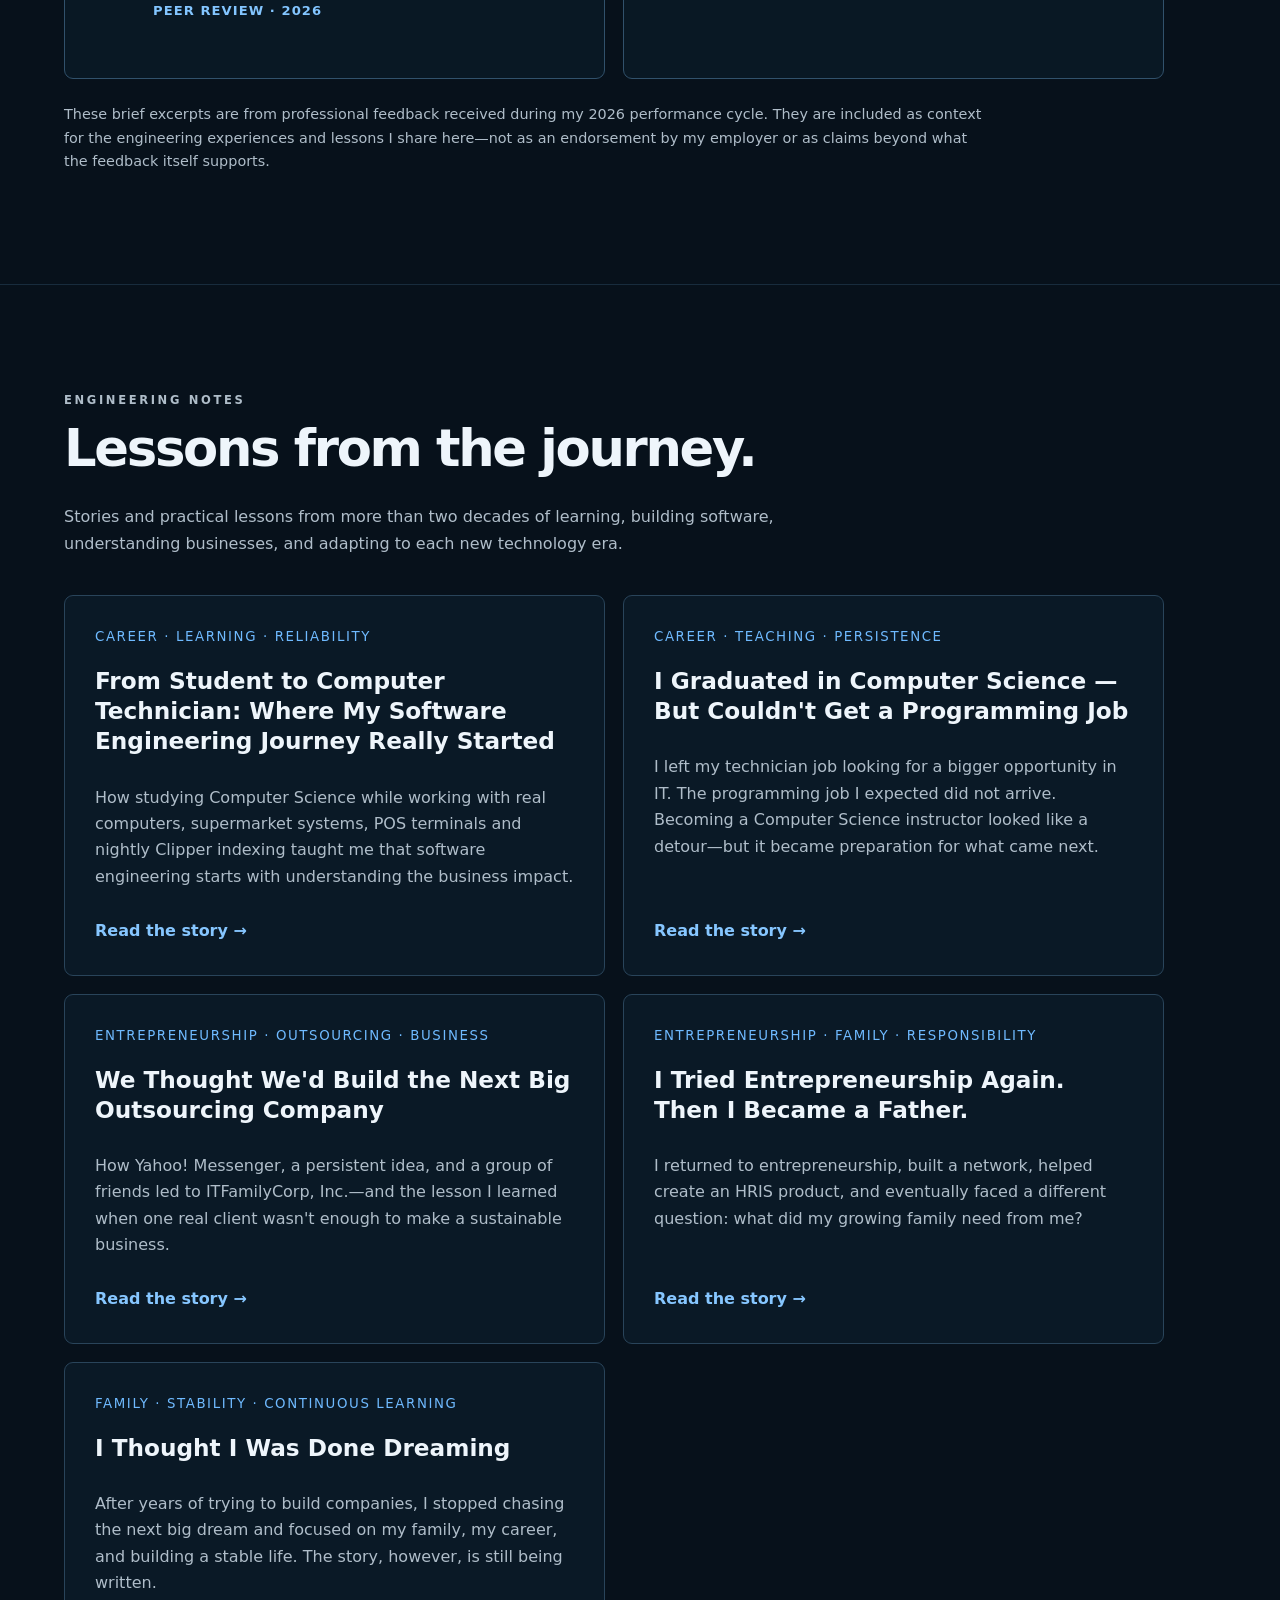
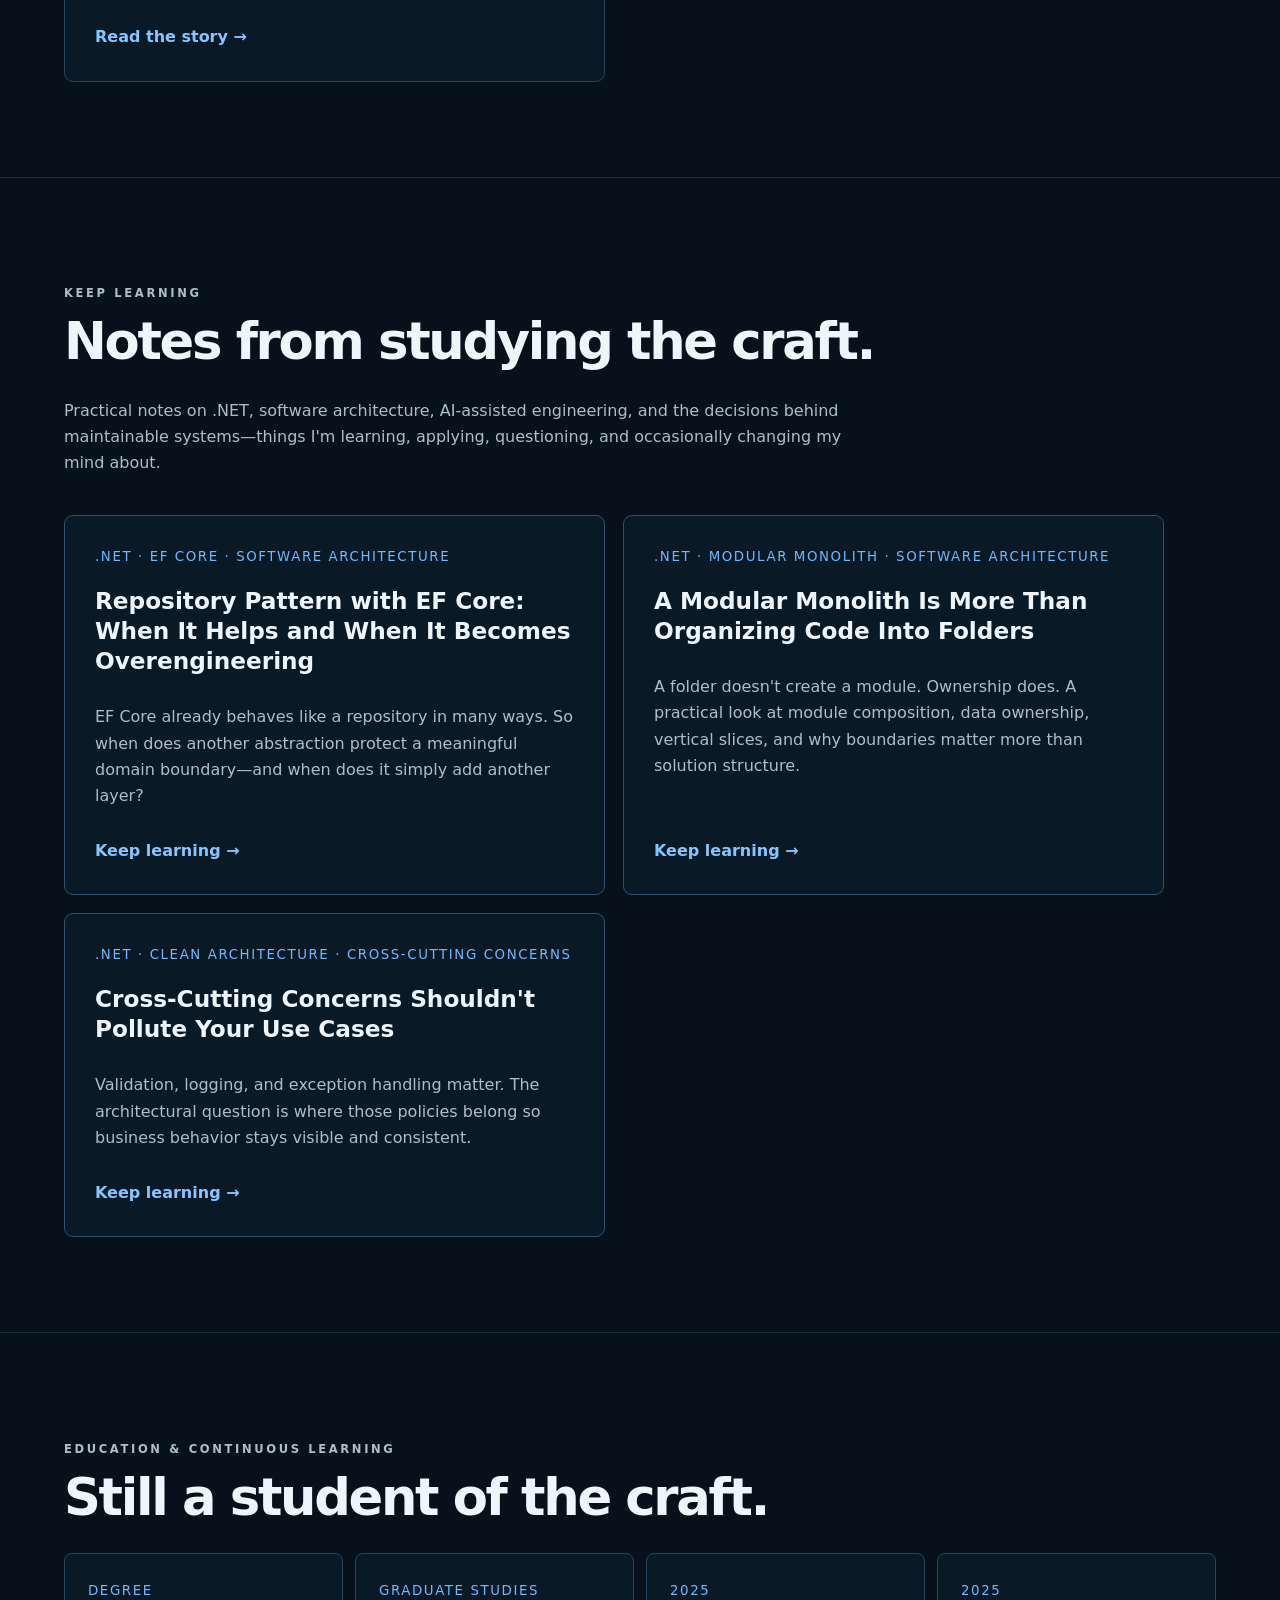
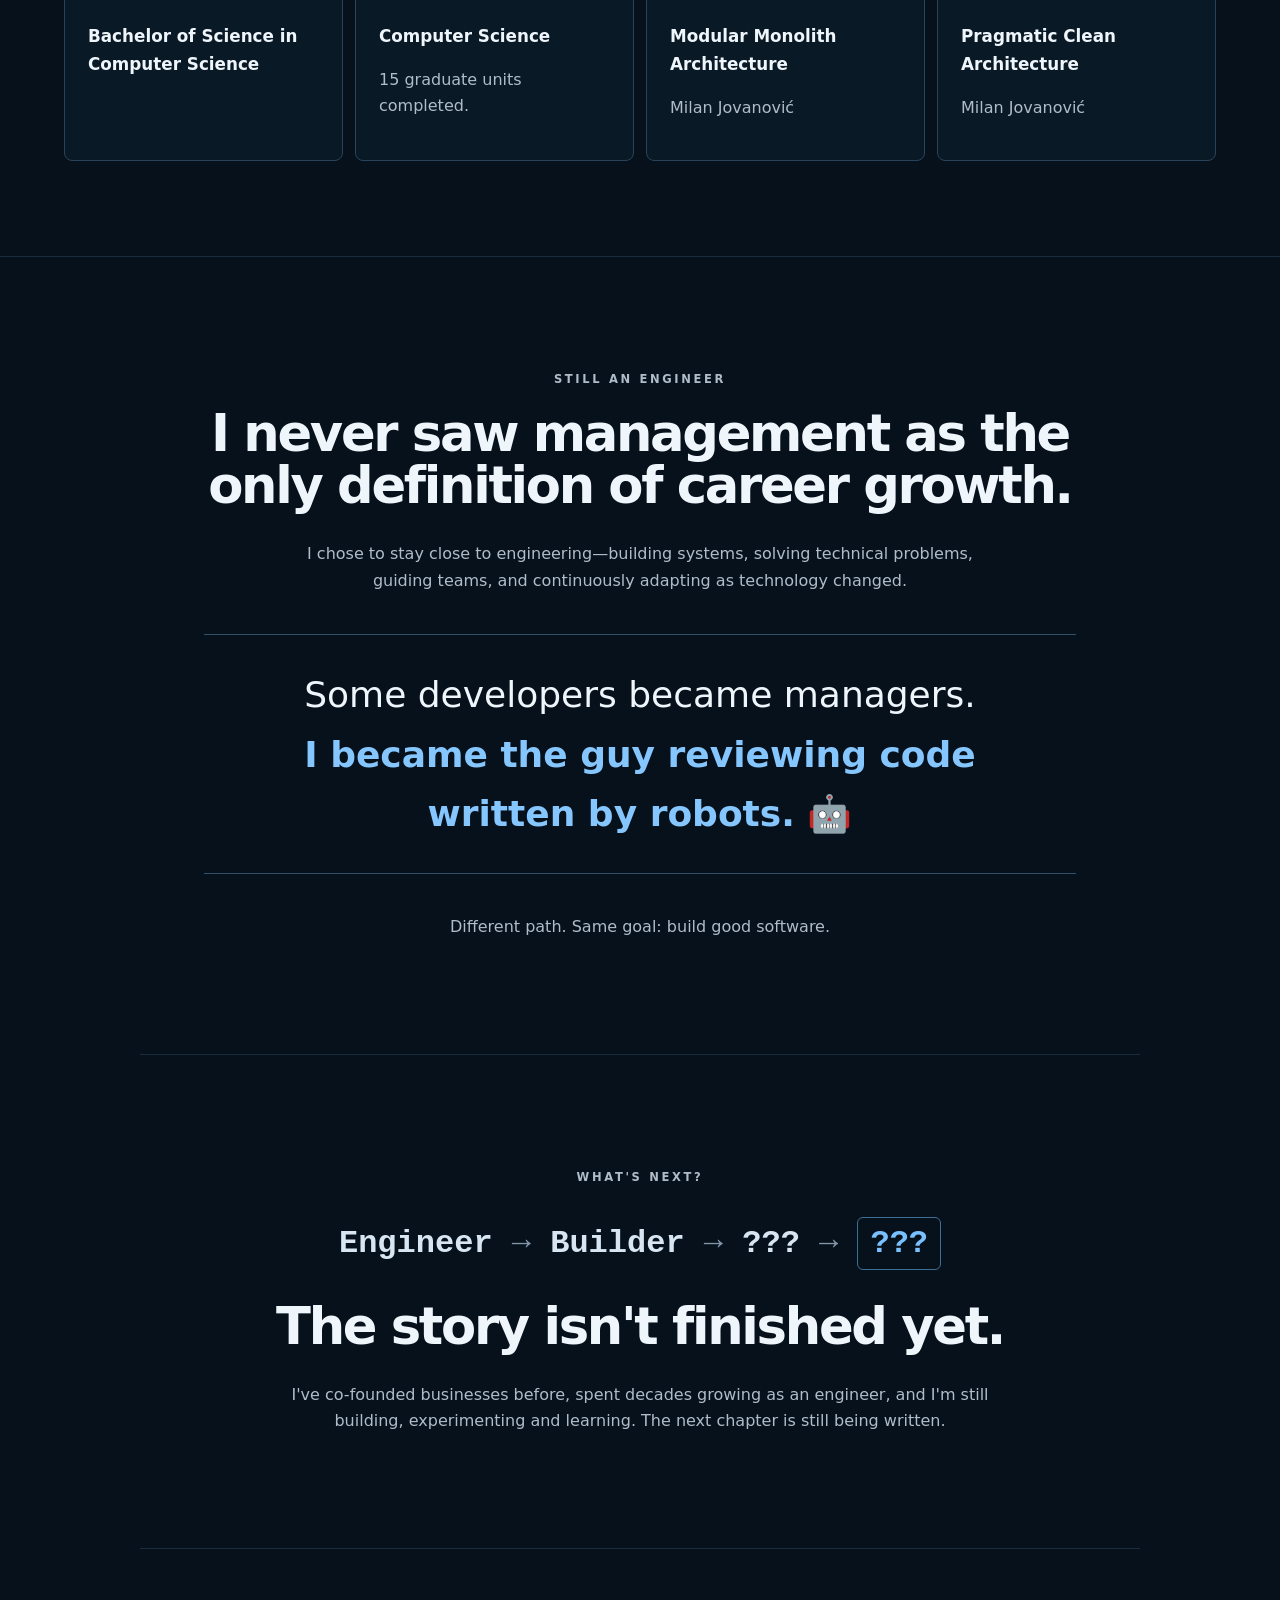
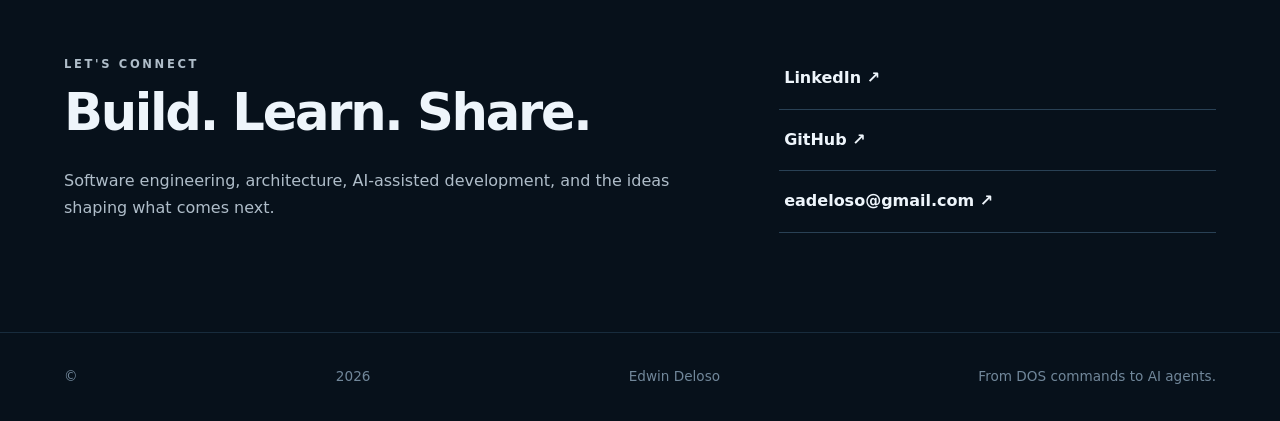
==== commit 8755ceeb: "Add cross cutting concerns" ====
--- a/index.html
+++ b/index.html
@@ -249,6 +249,12 @@
       <p>A folder doesn't create a module. Ownership does. A practical look at module composition, data ownership, vertical slices, and why boundaries matter more than solution structure.</p>
       <a href="articles/a-modular-monolith-is-more-than-organizing-code-into-folders/">Keep learning →</a>
     </article>
+    <article class="note-card learning-card">
+      <small>.NET · CLEAN ARCHITECTURE · CROSS-CUTTING CONCERNS</small>
+      <h3>Cross-Cutting Concerns Shouldn't Pollute Your Use Cases</h3>
+      <p>Validation, logging, and exception handling matter. The architectural question is where those policies belong so business behavior stays visible and consistent.</p>
+      <a href="articles/cross-cutting-concerns-shouldnt-pollute-your-use-cases/">Keep learning →</a>
+    </article>
   </div>
 </section>
 
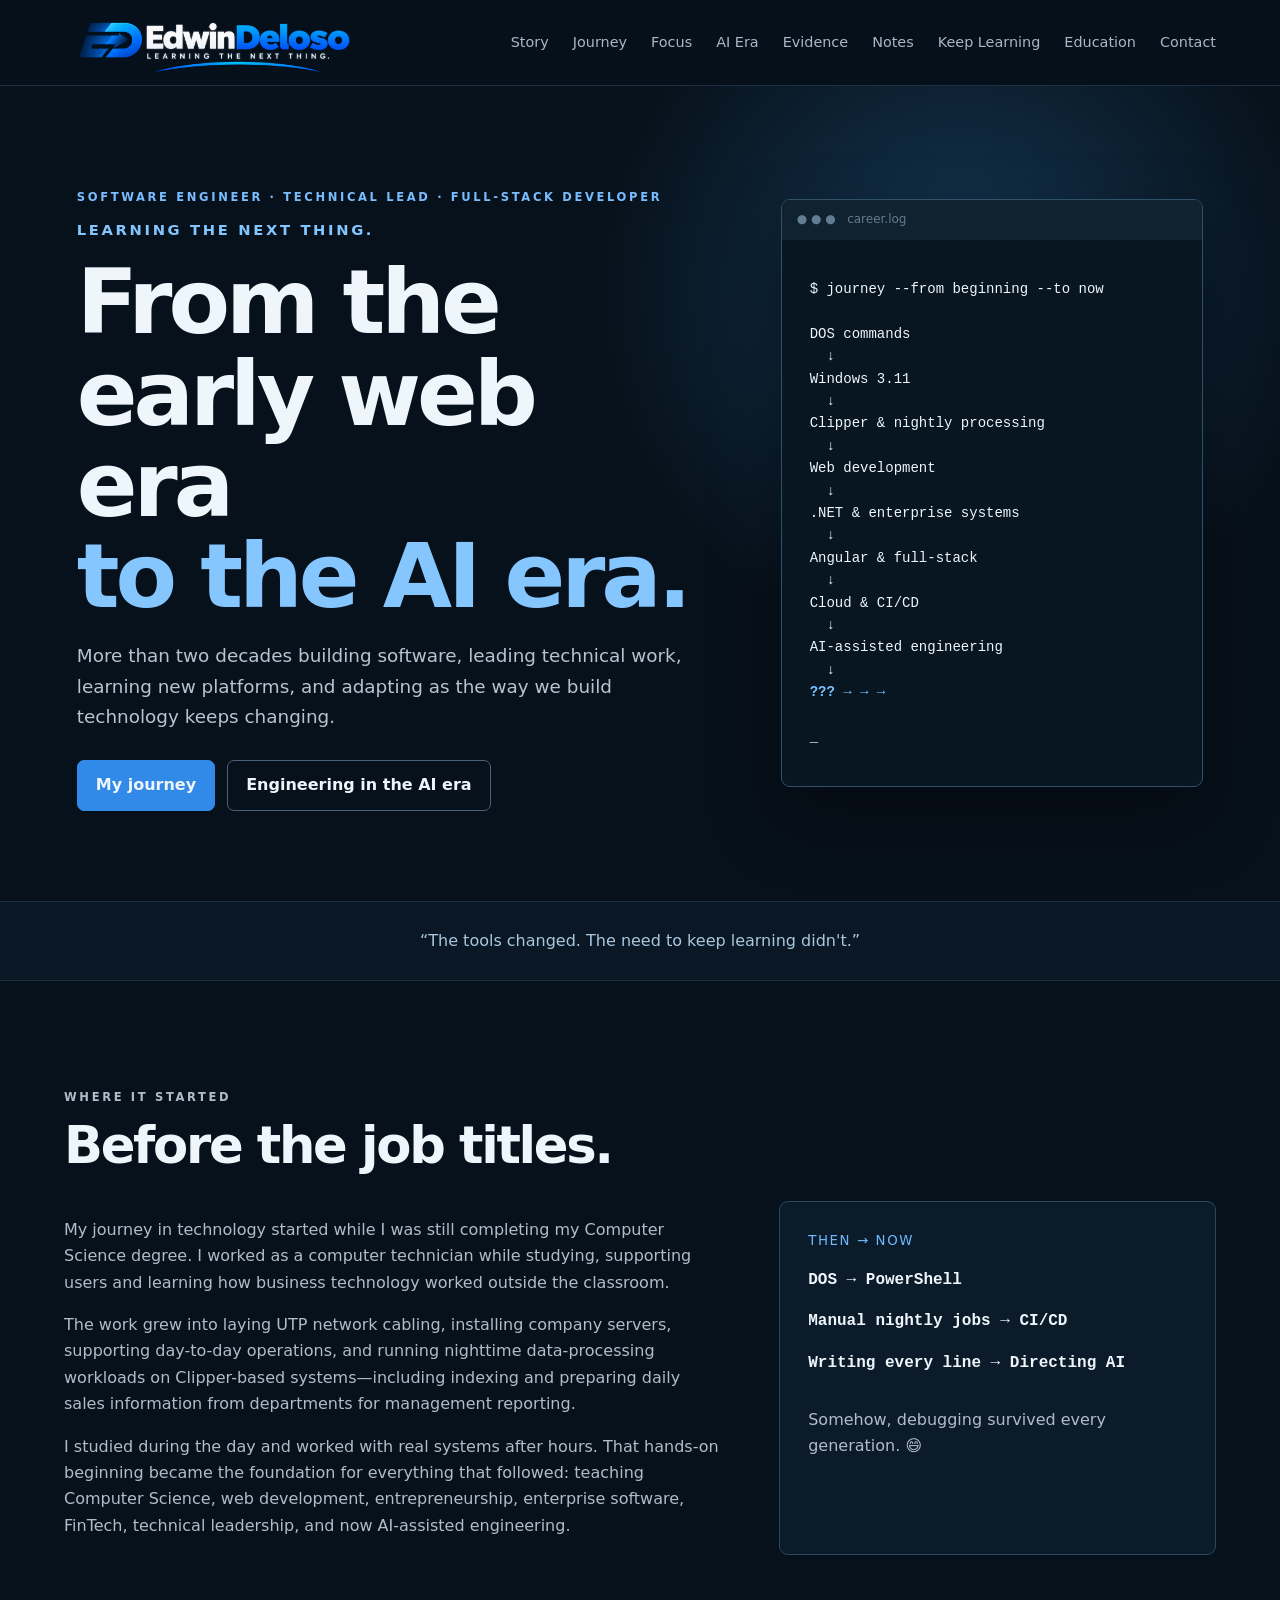
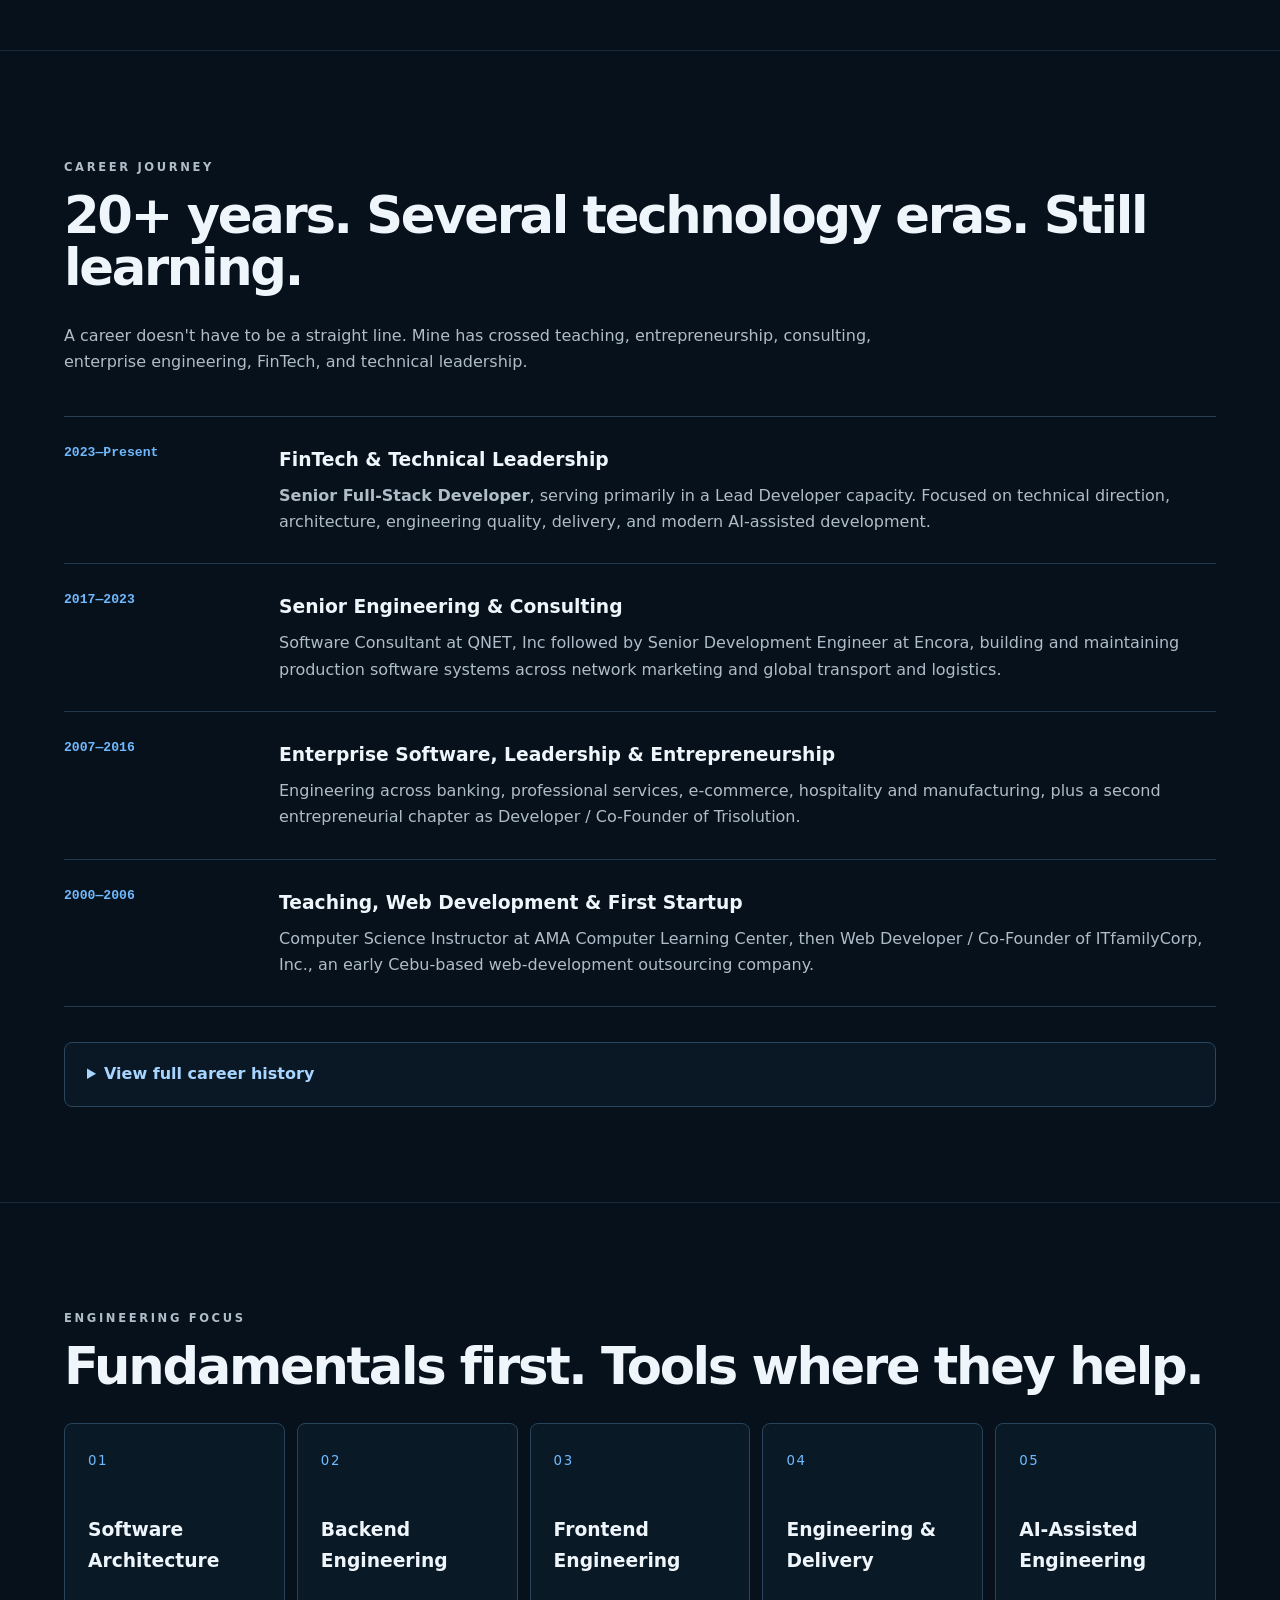
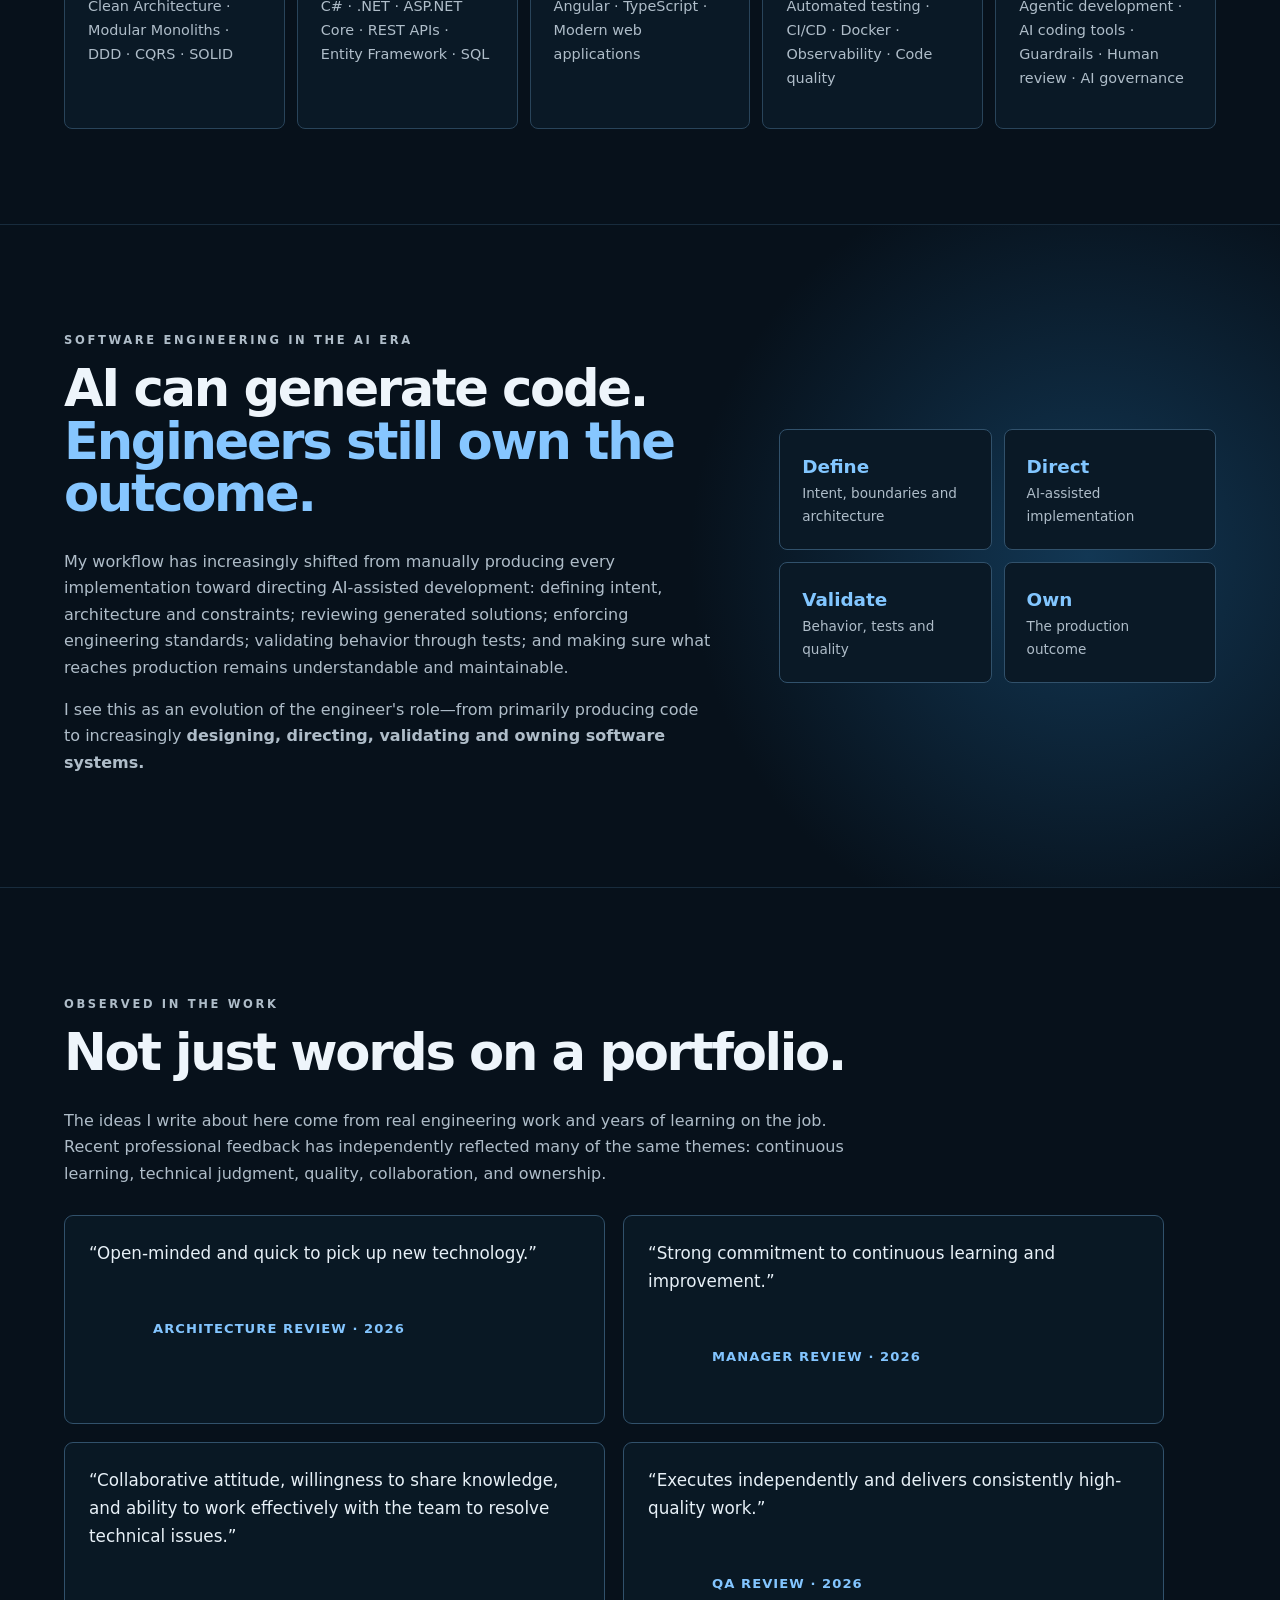
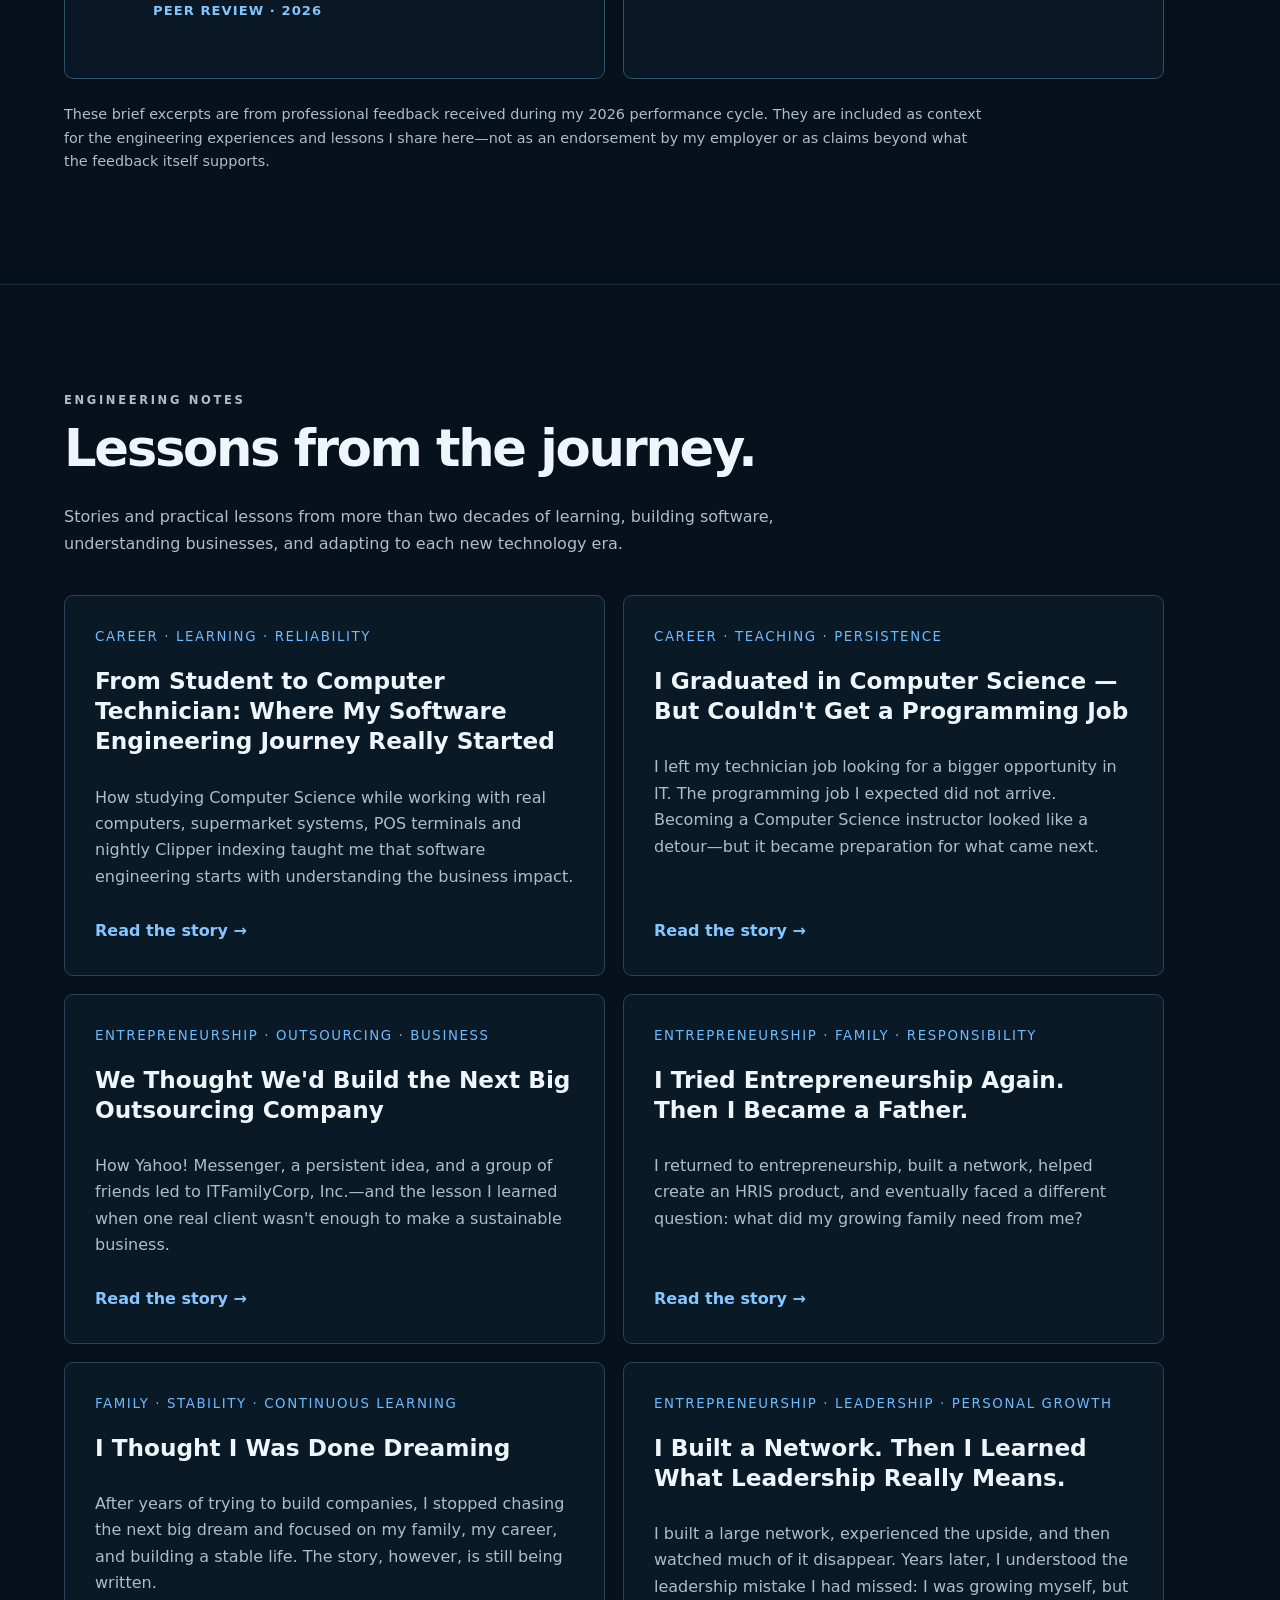
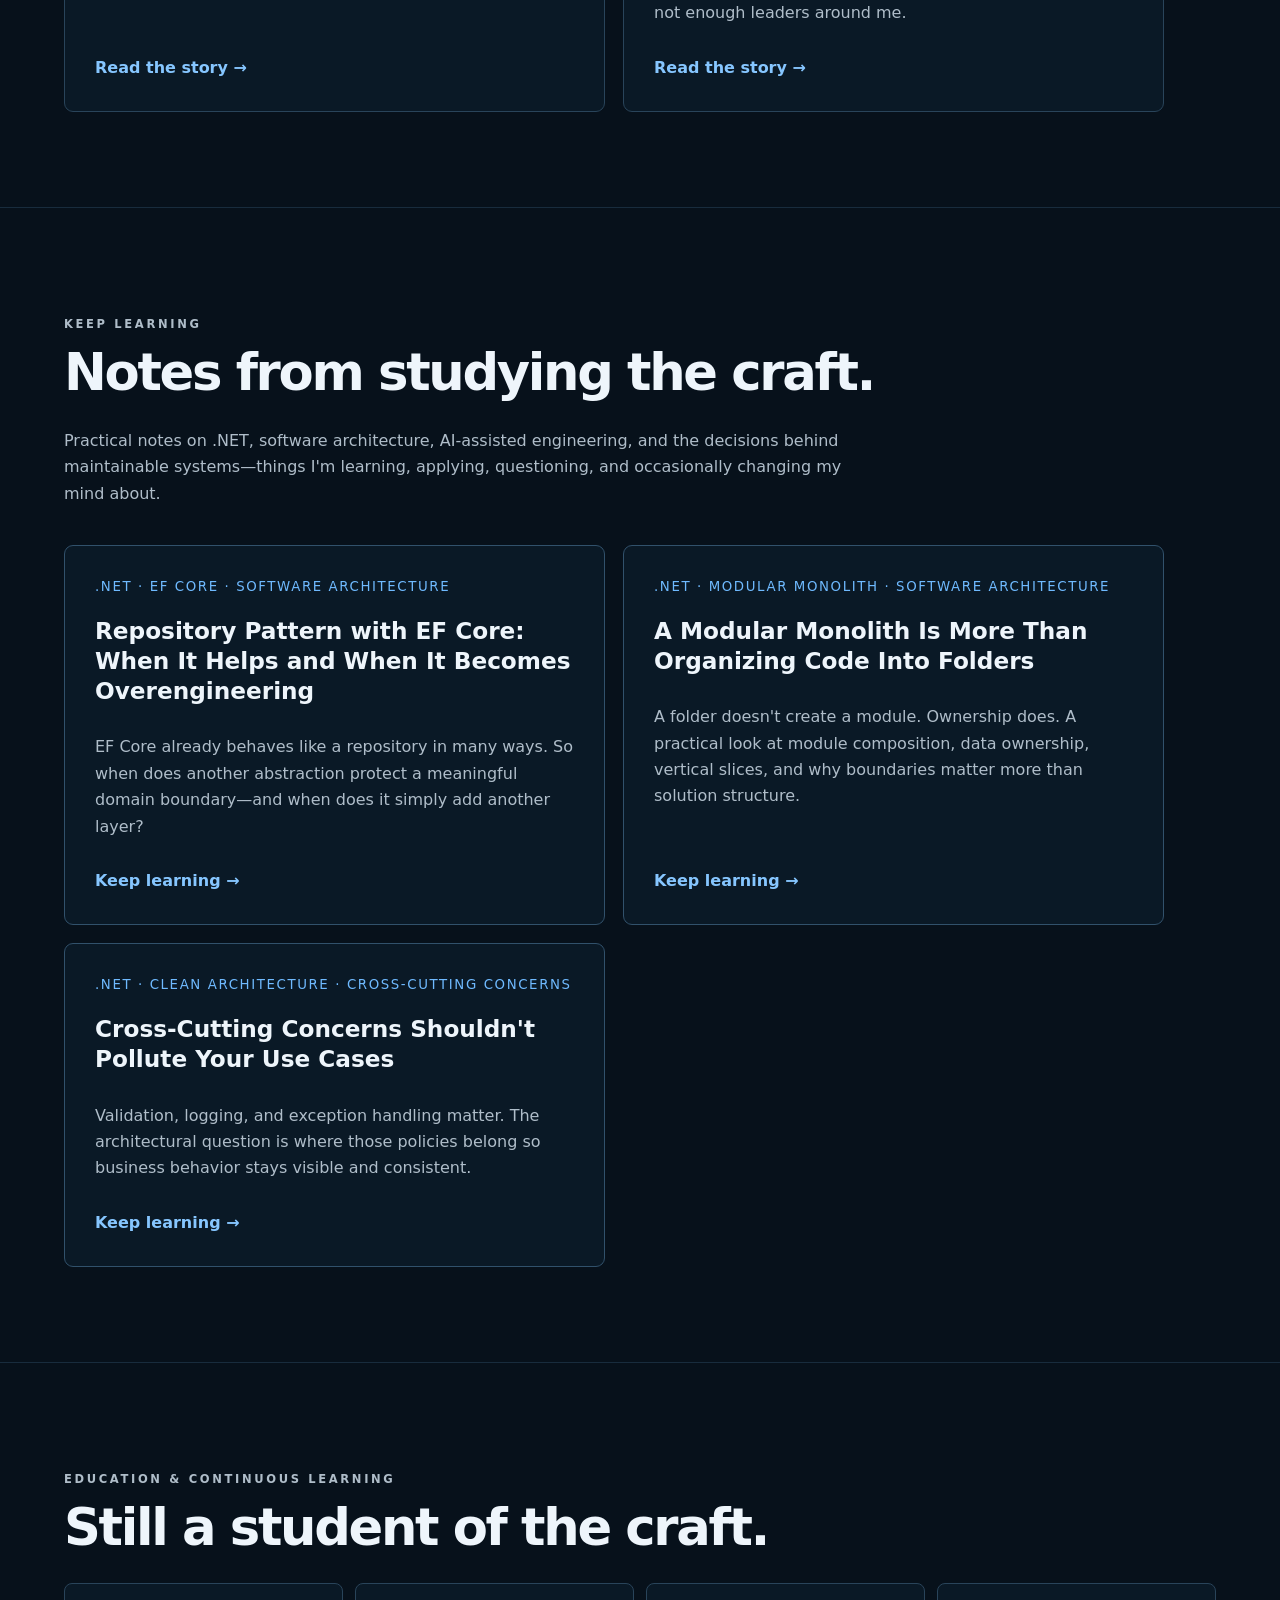
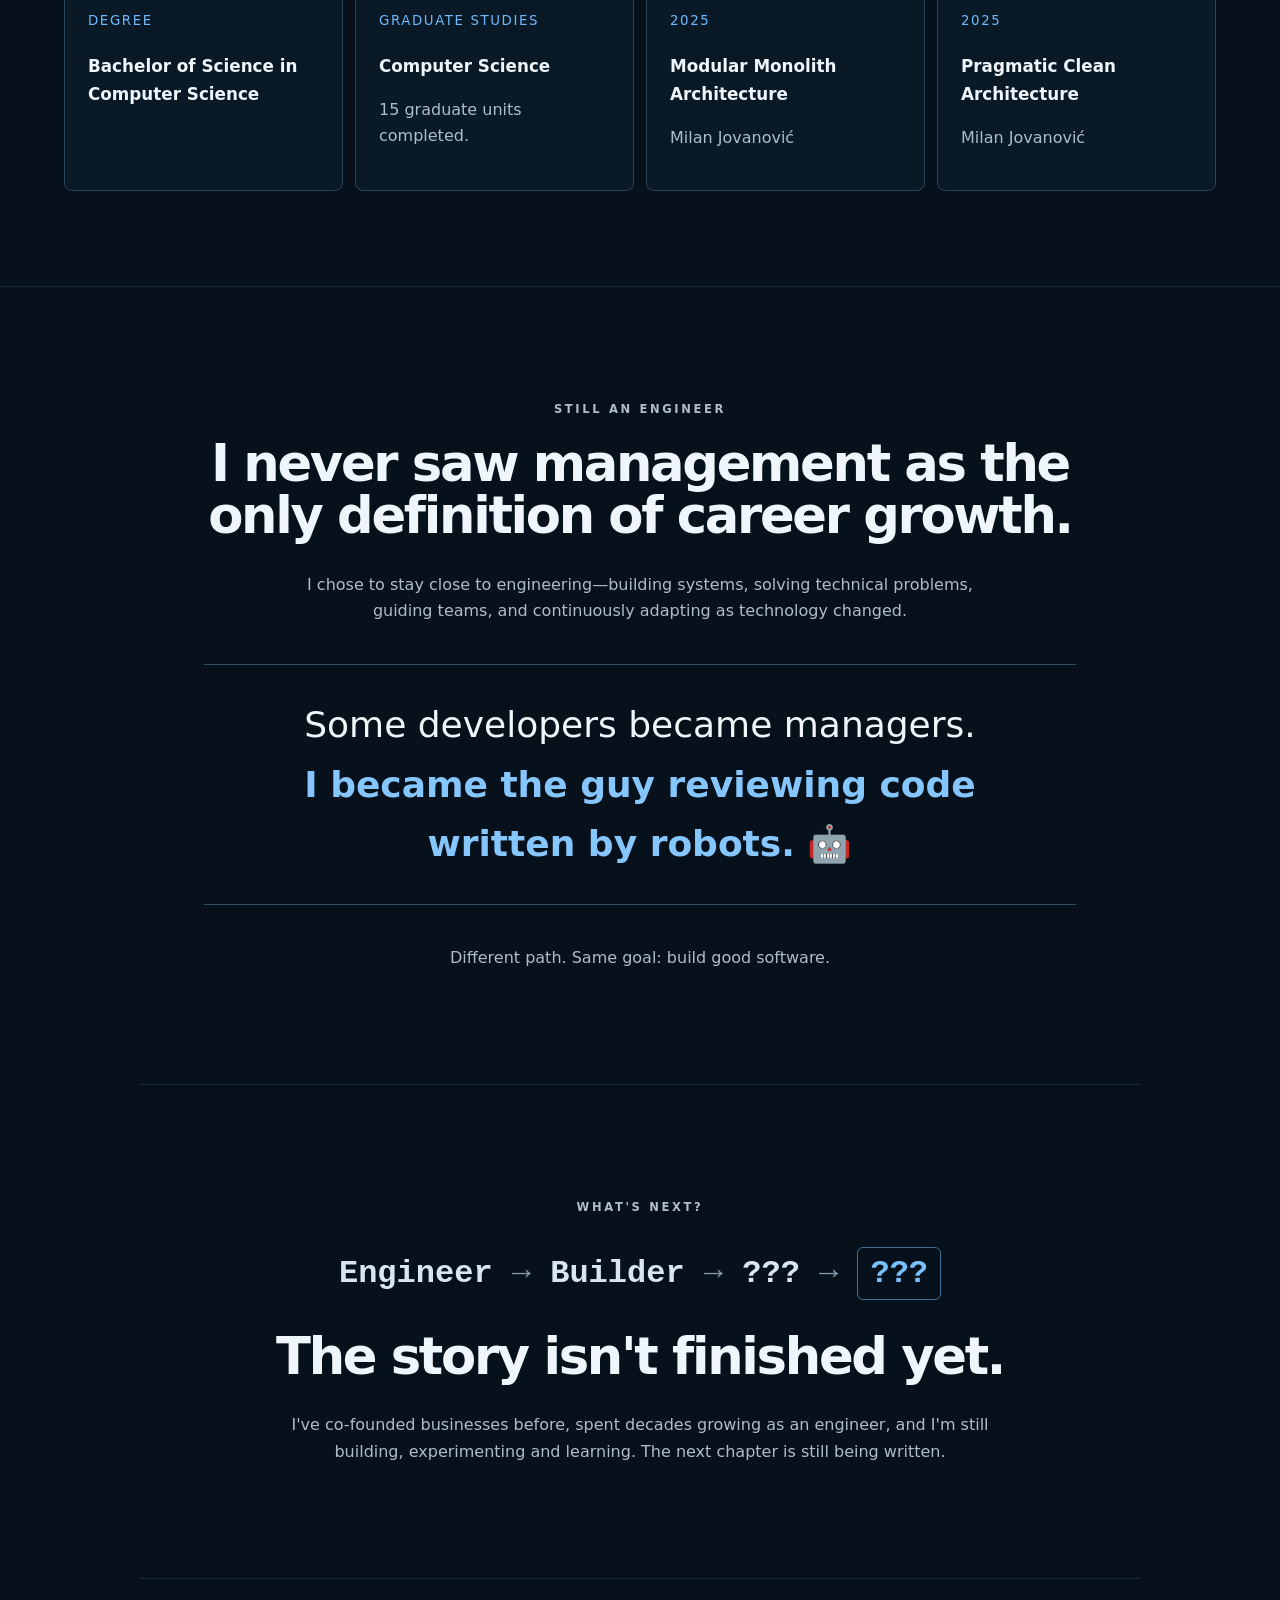
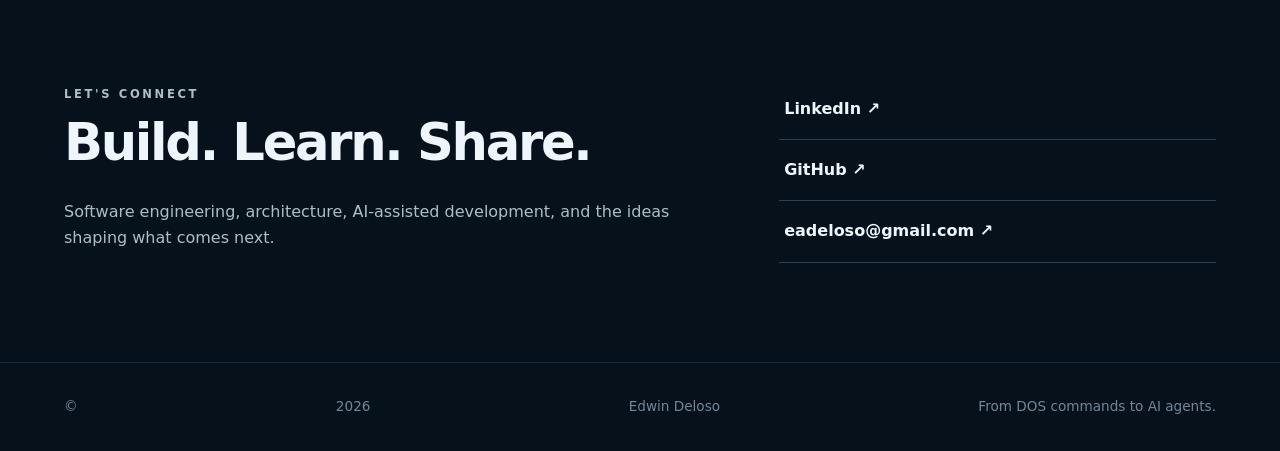
==== commit 03ce6f06: "building network" ====
--- a/index.html
+++ b/index.html
@@ -229,7 +229,8 @@
       <p>After years of trying to build companies, I stopped chasing the next big dream and focused on my family, my career, and building a stable life. The story, however, is still being written.</p>
       <a href="articles/i-thought-i-was-done-dreaming/">Read the story →</a>
     </article>
-  </div>
+      <article class="note-card"><small>ENTREPRENEURSHIP · LEADERSHIP · PERSONAL GROWTH</small><h3>I Built a Network. Then I Learned What Leadership Really Means.</h3><p>I built a large network, experienced the upside, and then watched much of it disappear. Years later, I understood the leadership mistake I had missed: I was growing myself, but not enough leaders around me.</p><a href="articles/i-built-a-network-then-learned-what-leadership-really-means/">Read the story →</a></article>
+</div>
 </section>
 
 <section class="section" id="keep-learning">
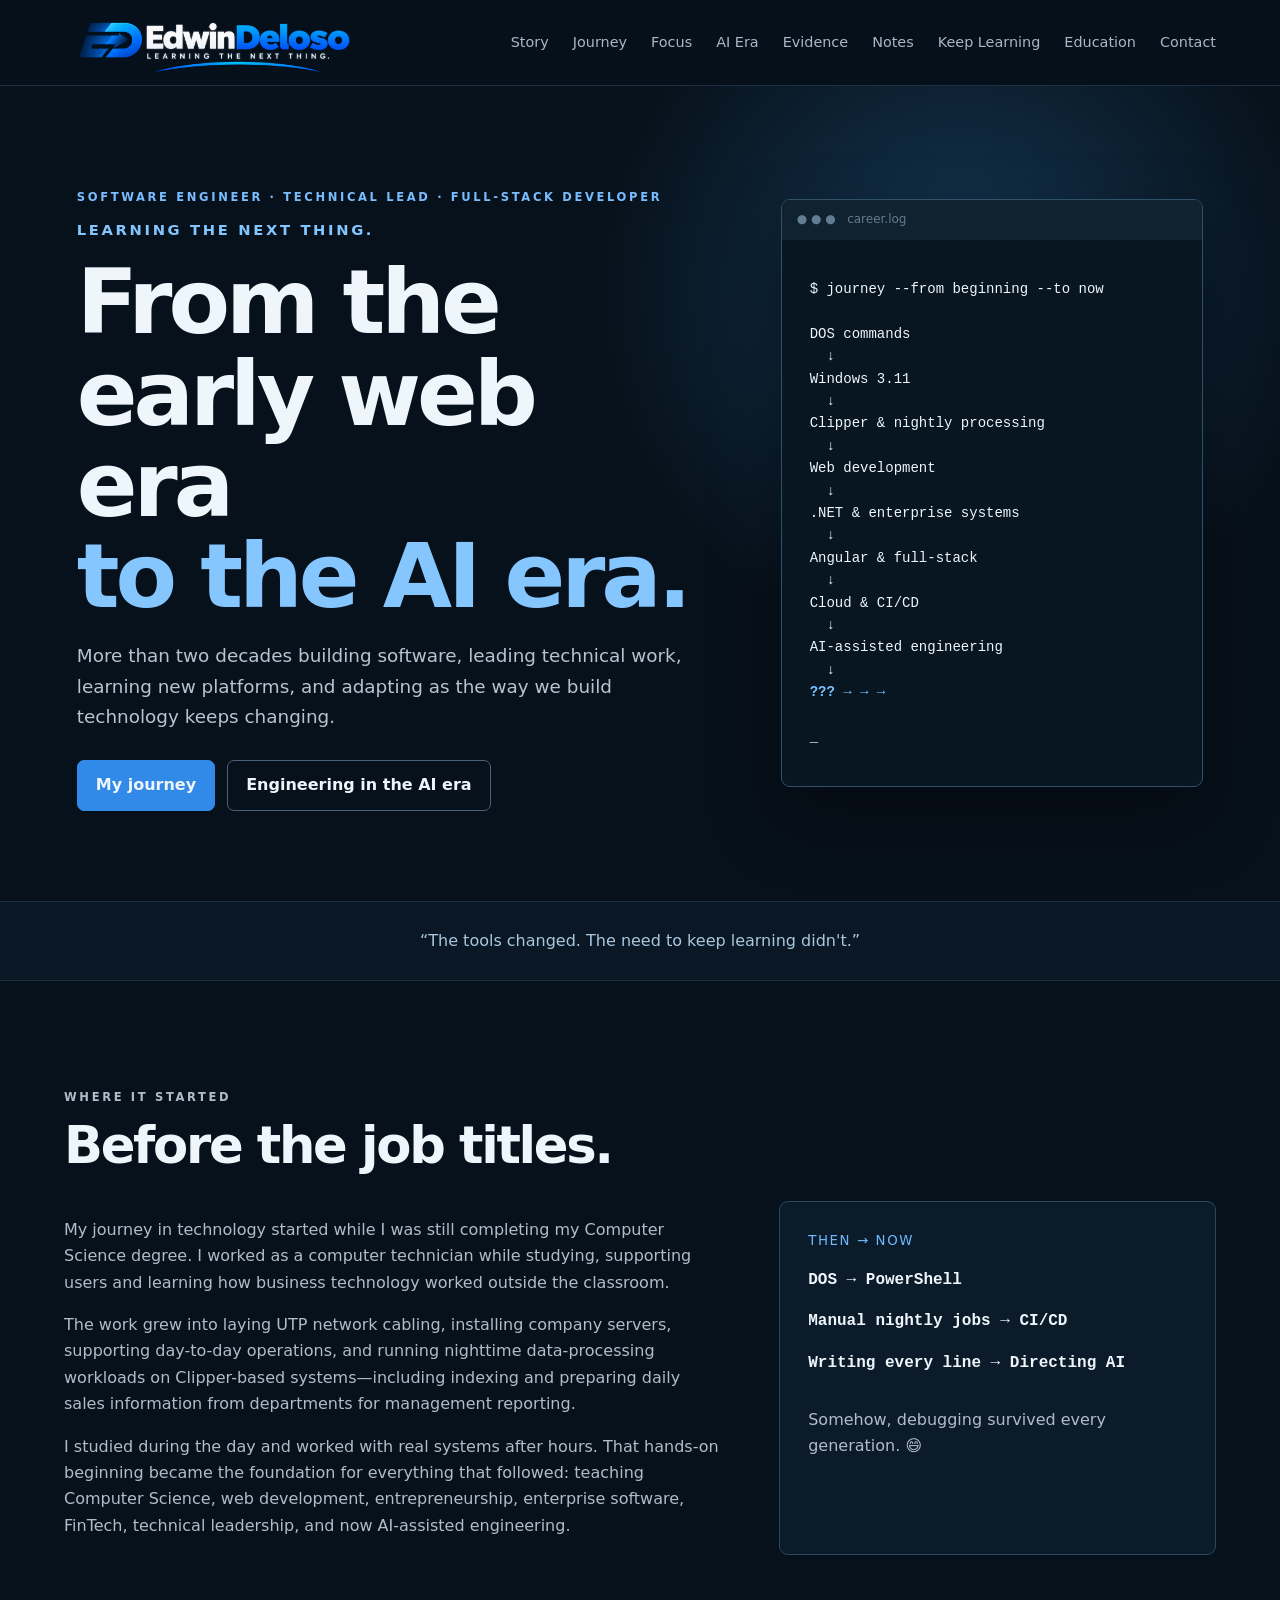
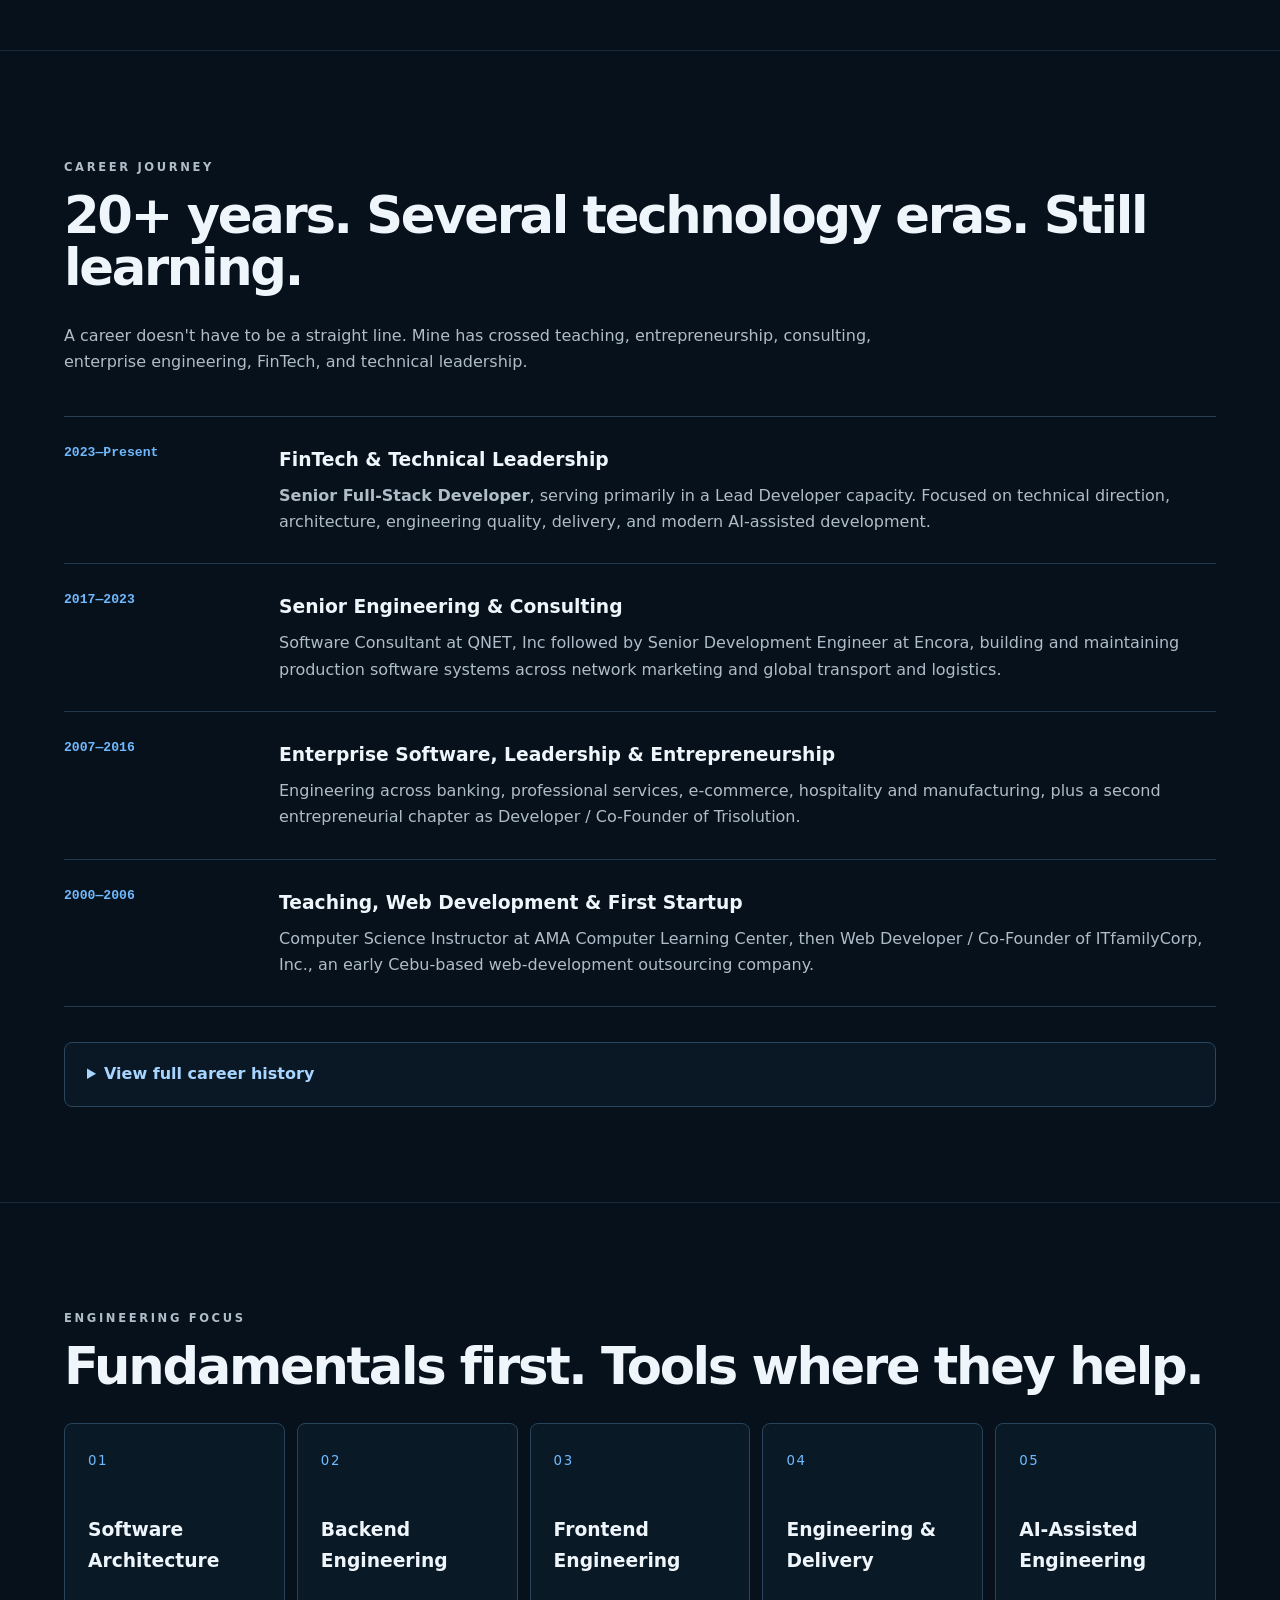
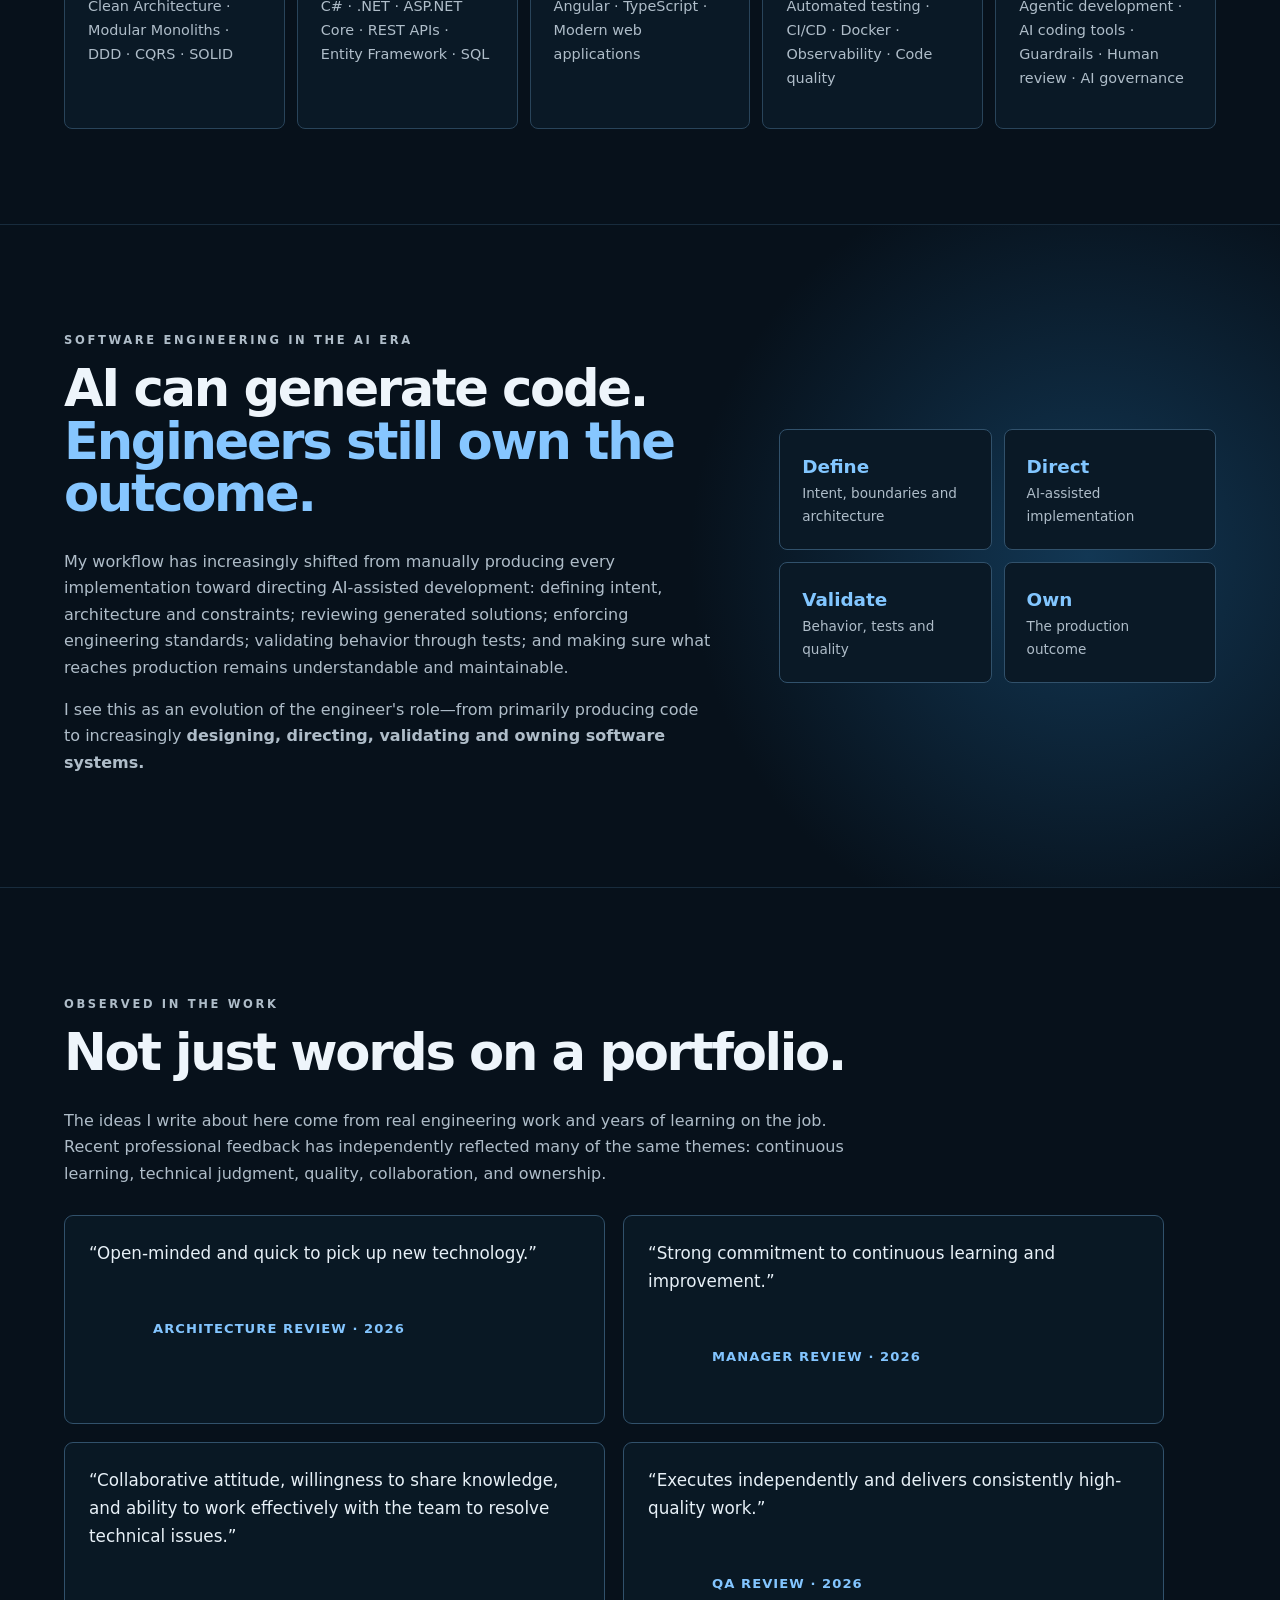
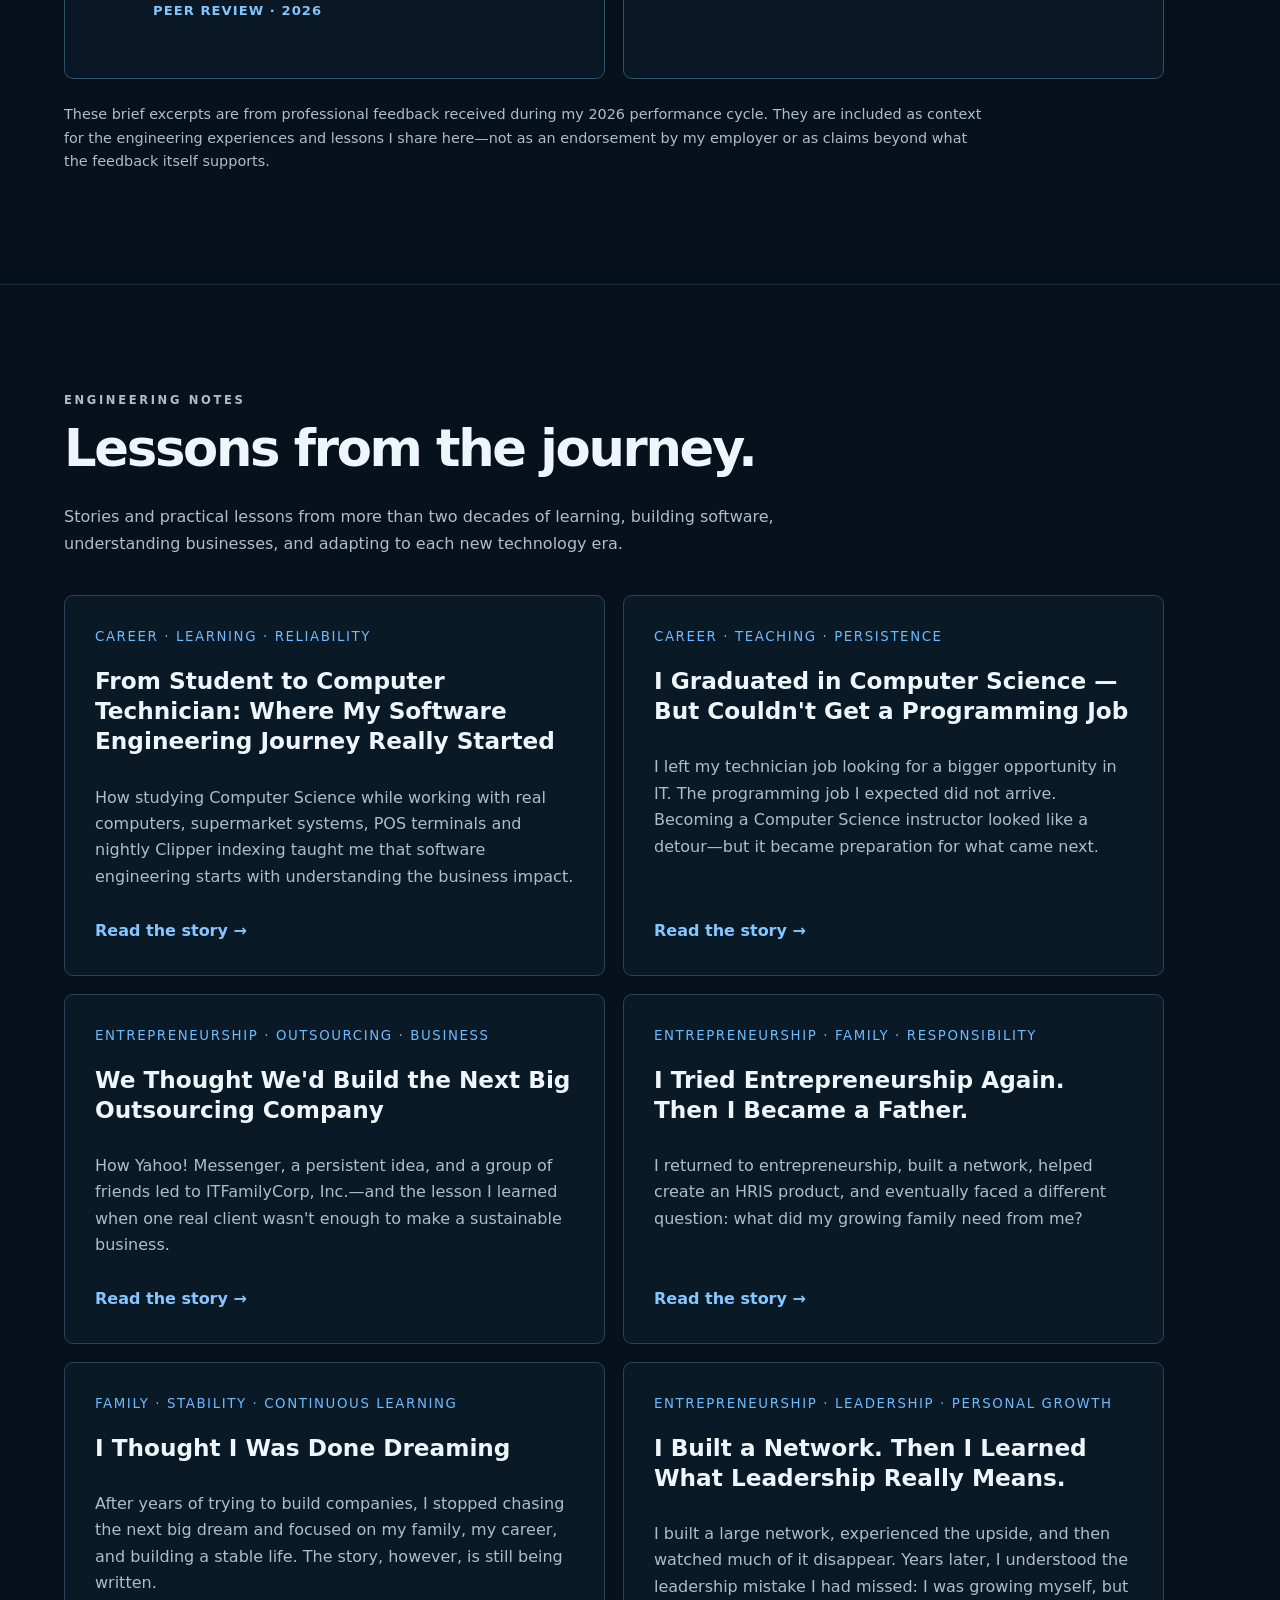
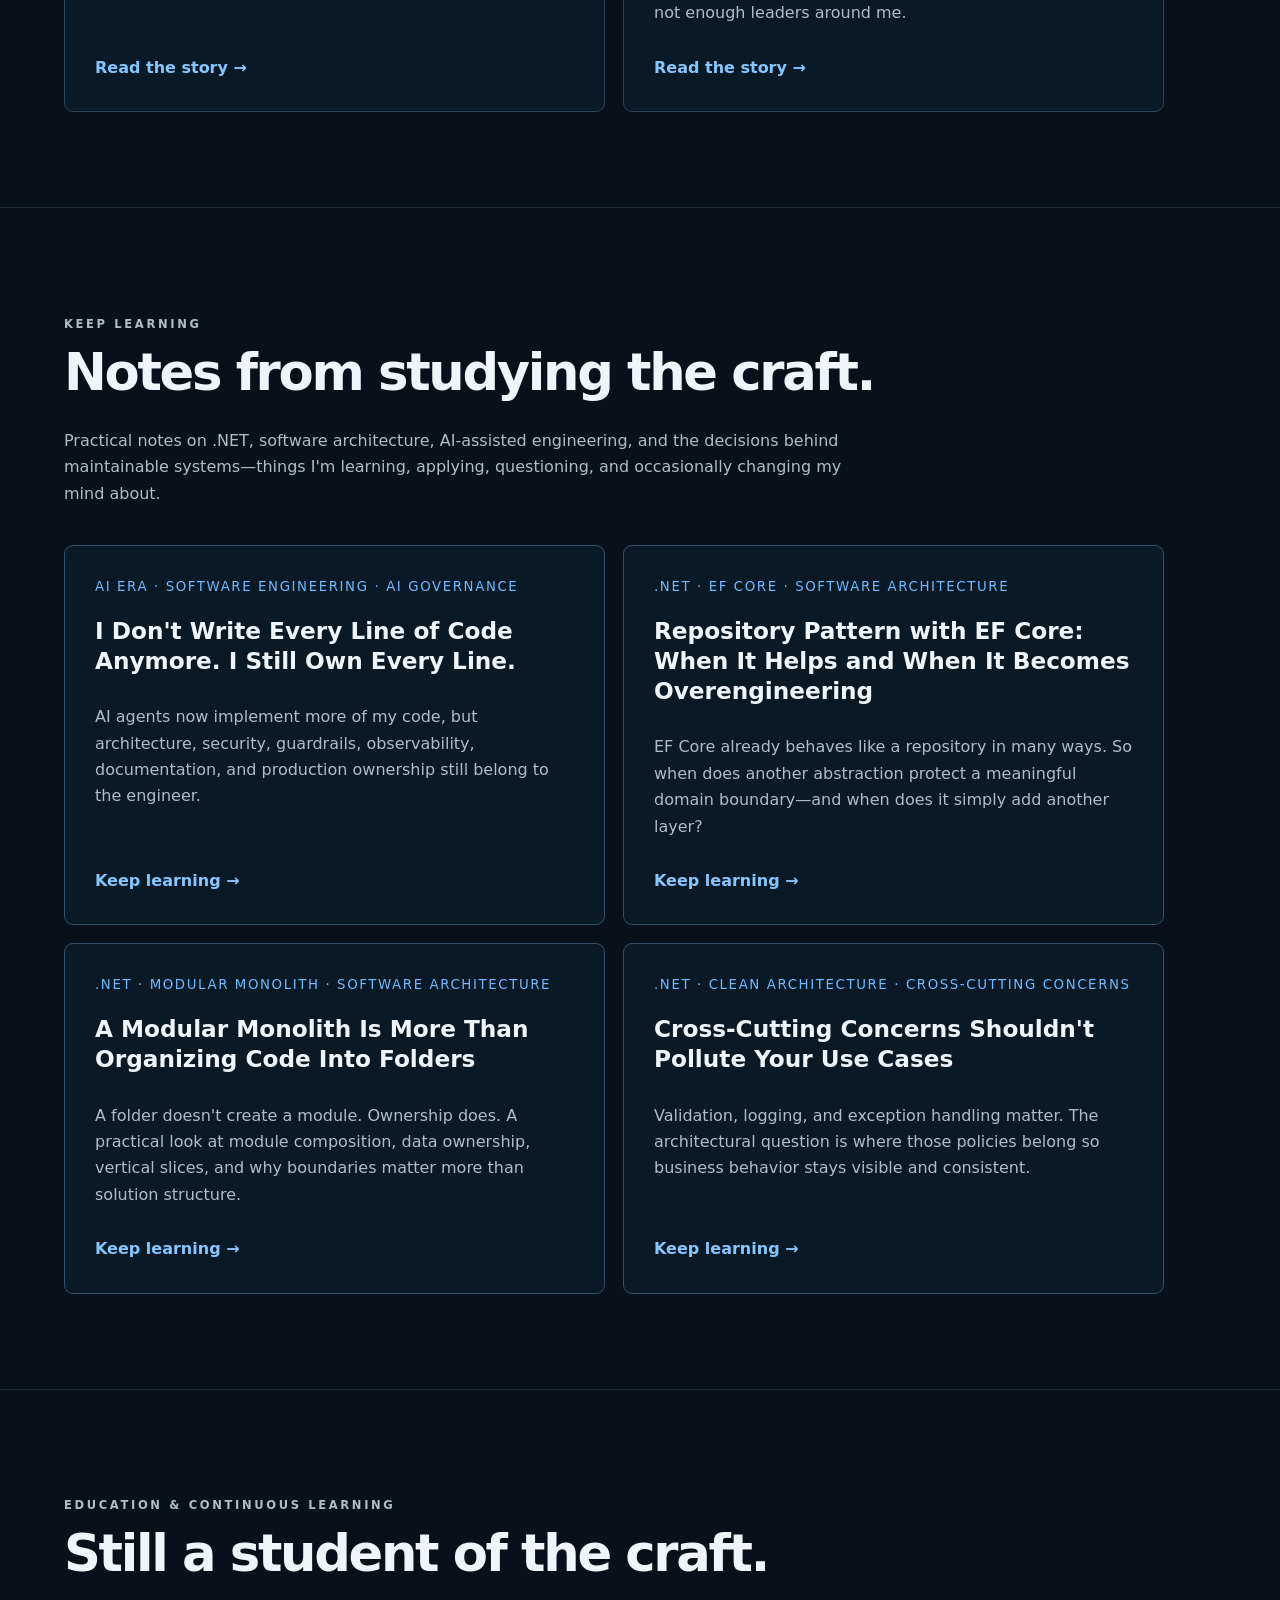
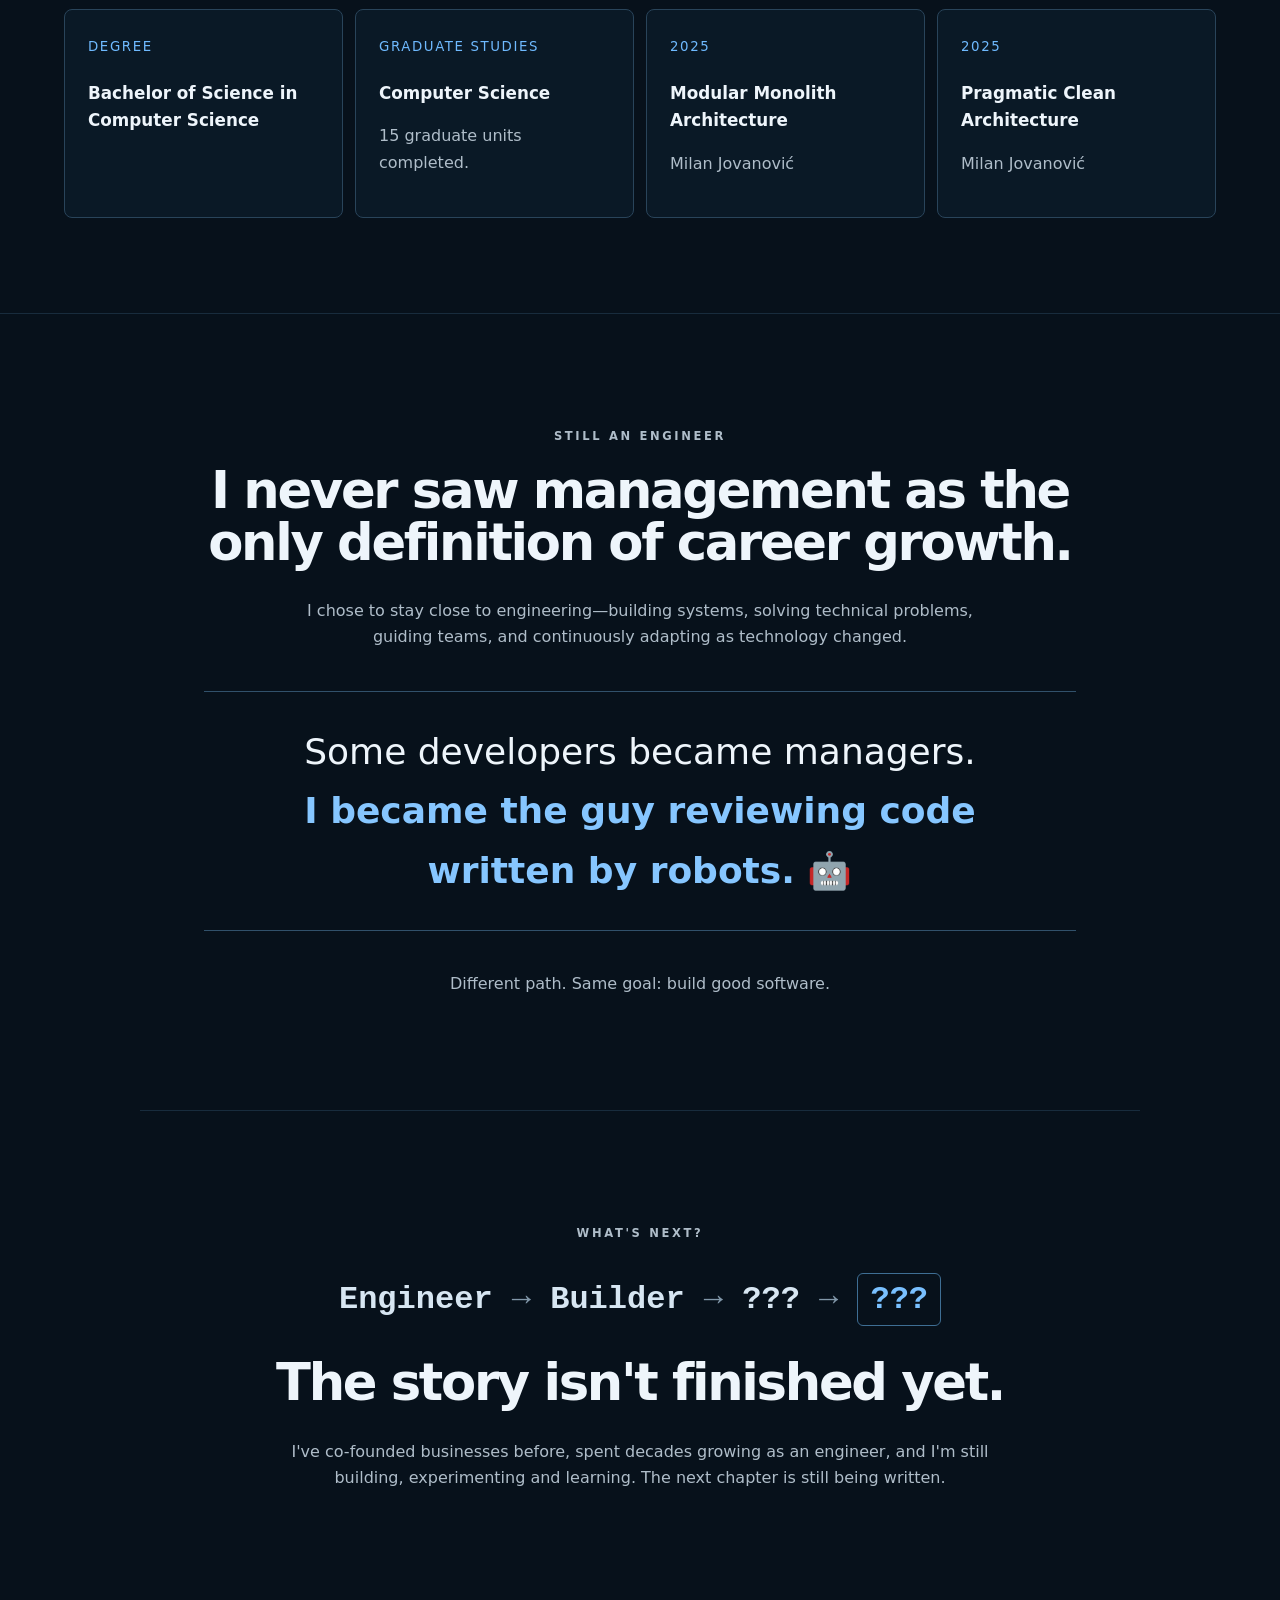
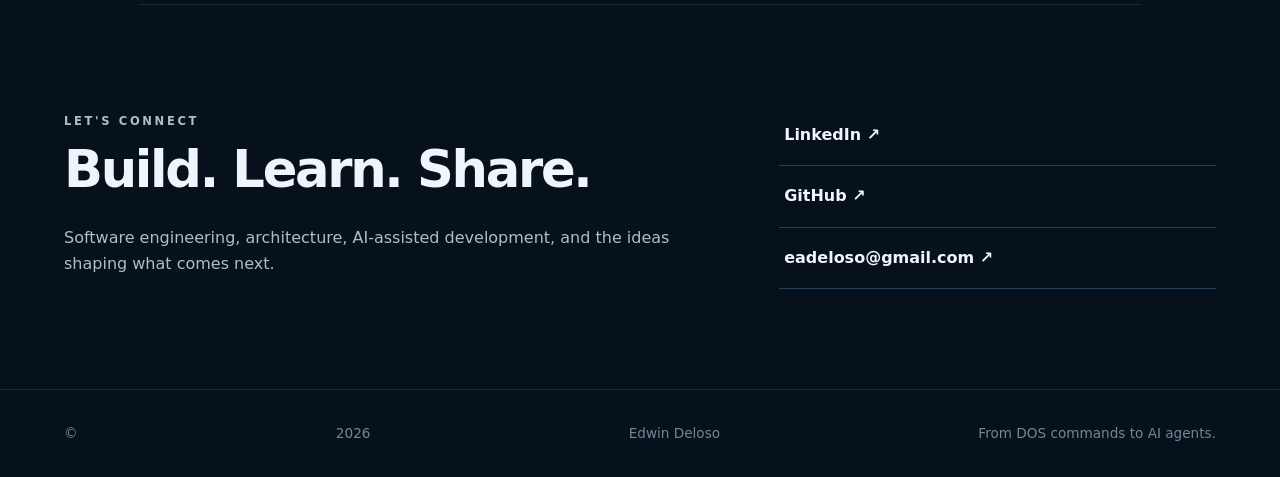
==== commit 254efa3c: "ai articles" ====
--- a/index.html
+++ b/index.html
@@ -239,6 +239,12 @@
   <p class="intro">Practical notes on .NET, software architecture, AI-assisted engineering, and the decisions behind maintainable systems—things I'm learning, applying, questioning, and occasionally changing my mind about.</p>
   <div class="notes-grid learning-grid">
     <article class="note-card learning-card">
+      <small>AI ERA · SOFTWARE ENGINEERING · AI GOVERNANCE</small>
+      <h3>I Don't Write Every Line of Code Anymore. I Still Own Every Line.</h3>
+      <p>AI agents now implement more of my code, but architecture, security, guardrails, observability, documentation, and production ownership still belong to the engineer.</p>
+      <a href="articles/i-dont-write-every-line-of-code-anymore-i-still-own-every-line/">Keep learning →</a>
+    </article>
+    <article class="note-card learning-card">
       <small>.NET · EF CORE · SOFTWARE ARCHITECTURE</small>
       <h3>Repository Pattern with EF Core: When It Helps and When It Becomes Overengineering</h3>
       <p>EF Core already behaves like a repository in many ways. So when does another abstraction protect a meaningful domain boundary—and when does it simply add another layer?</p>
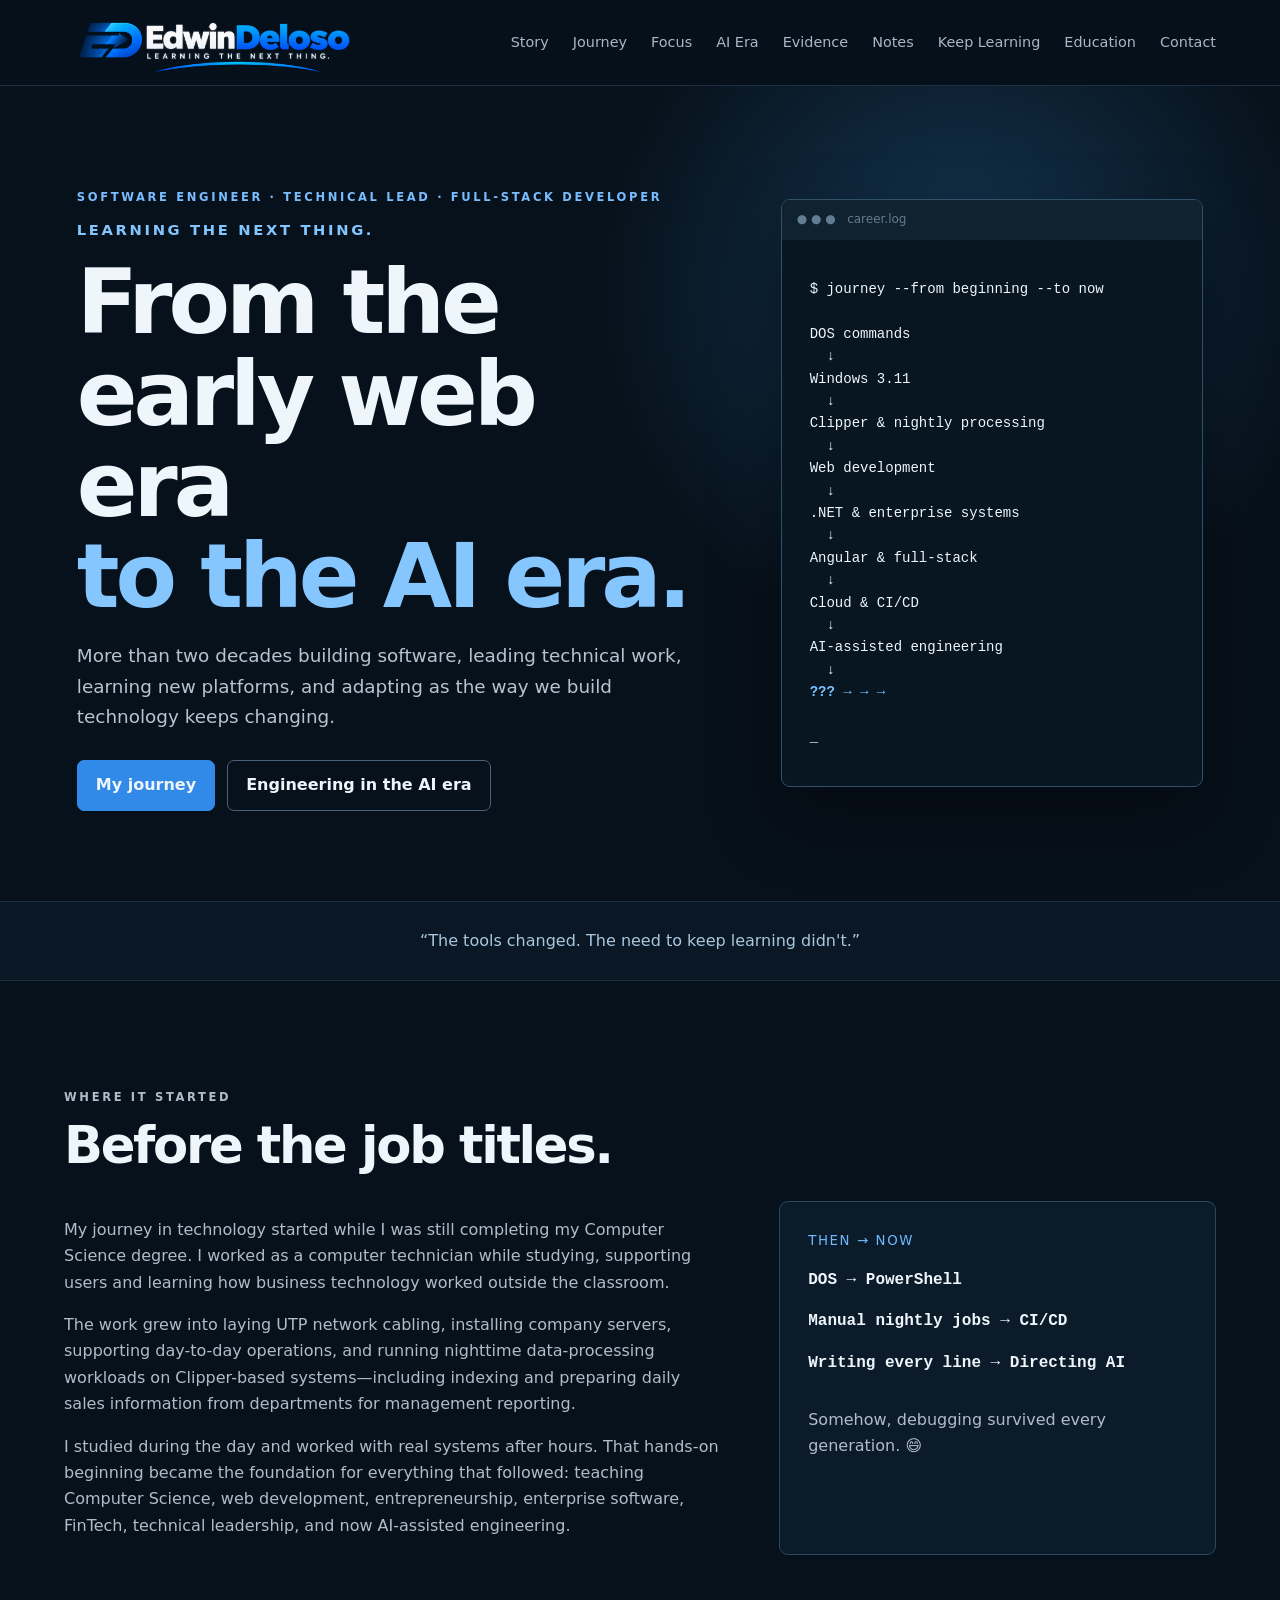
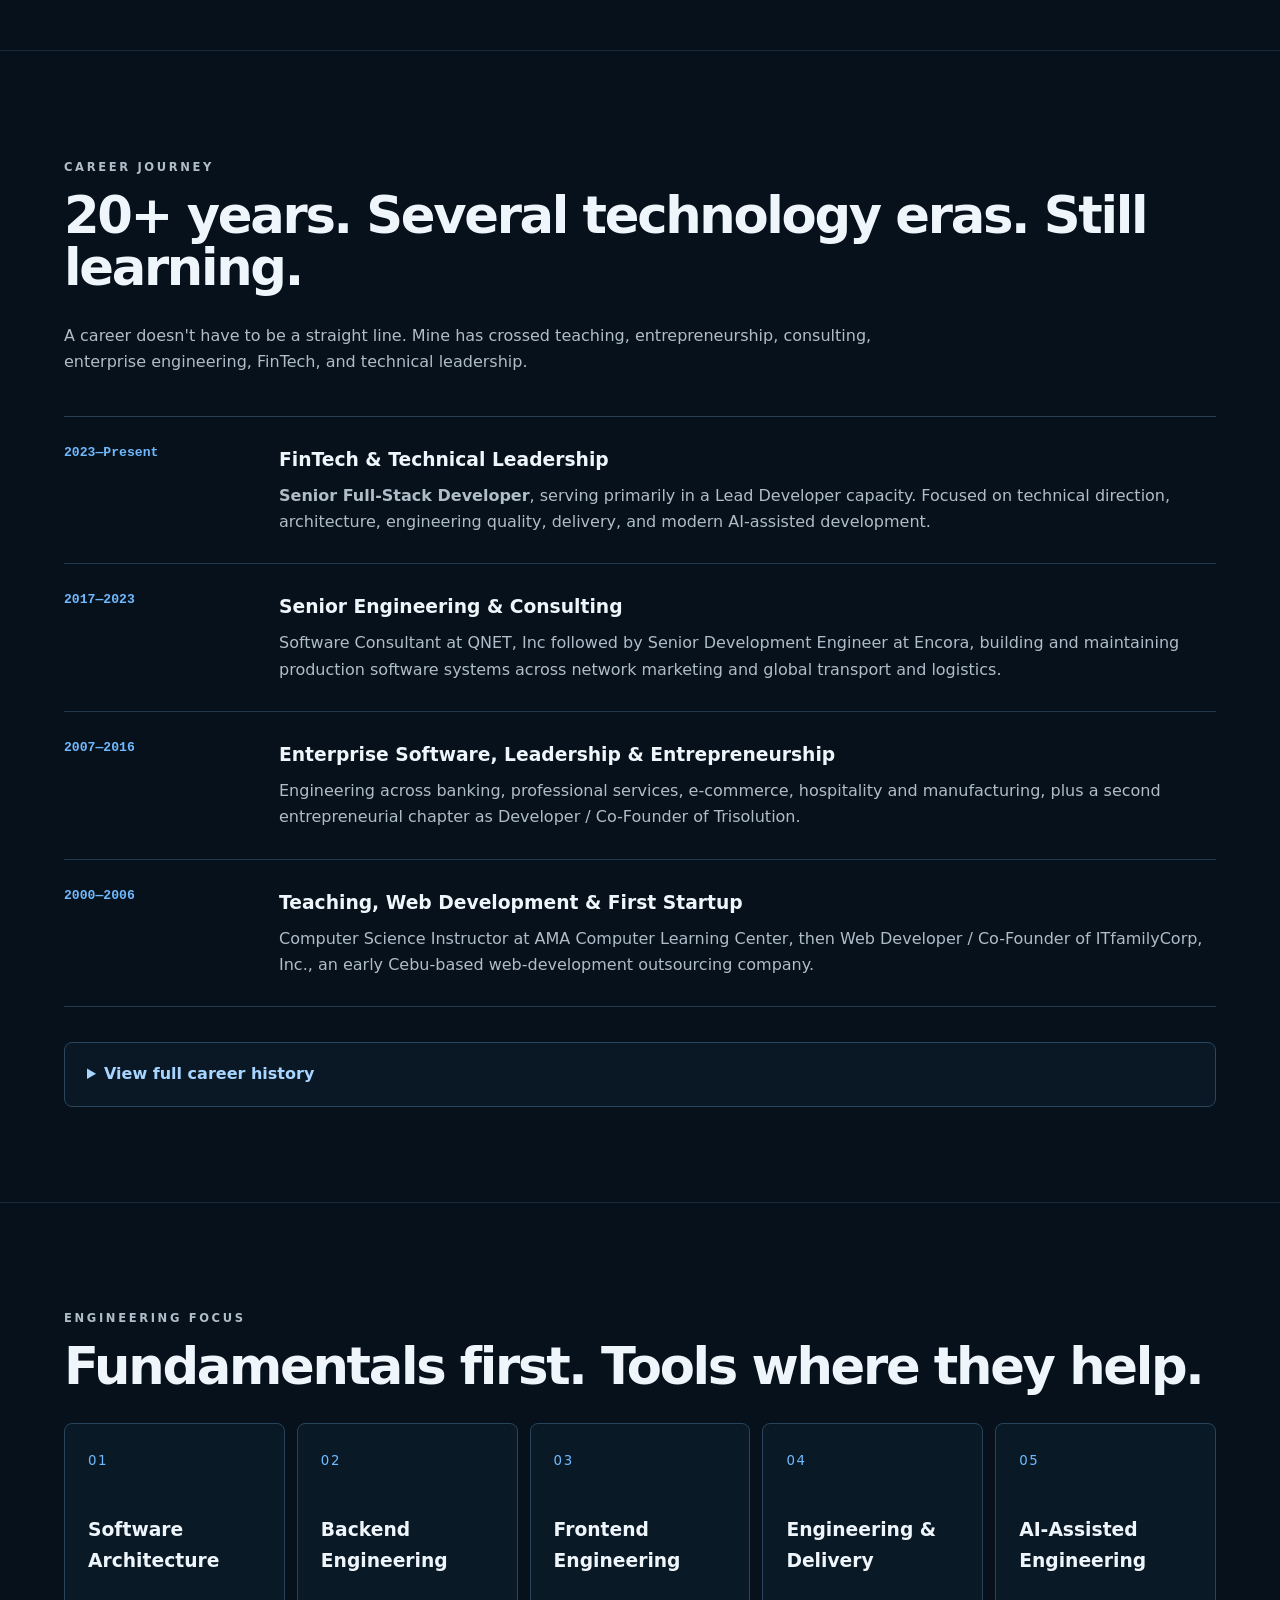
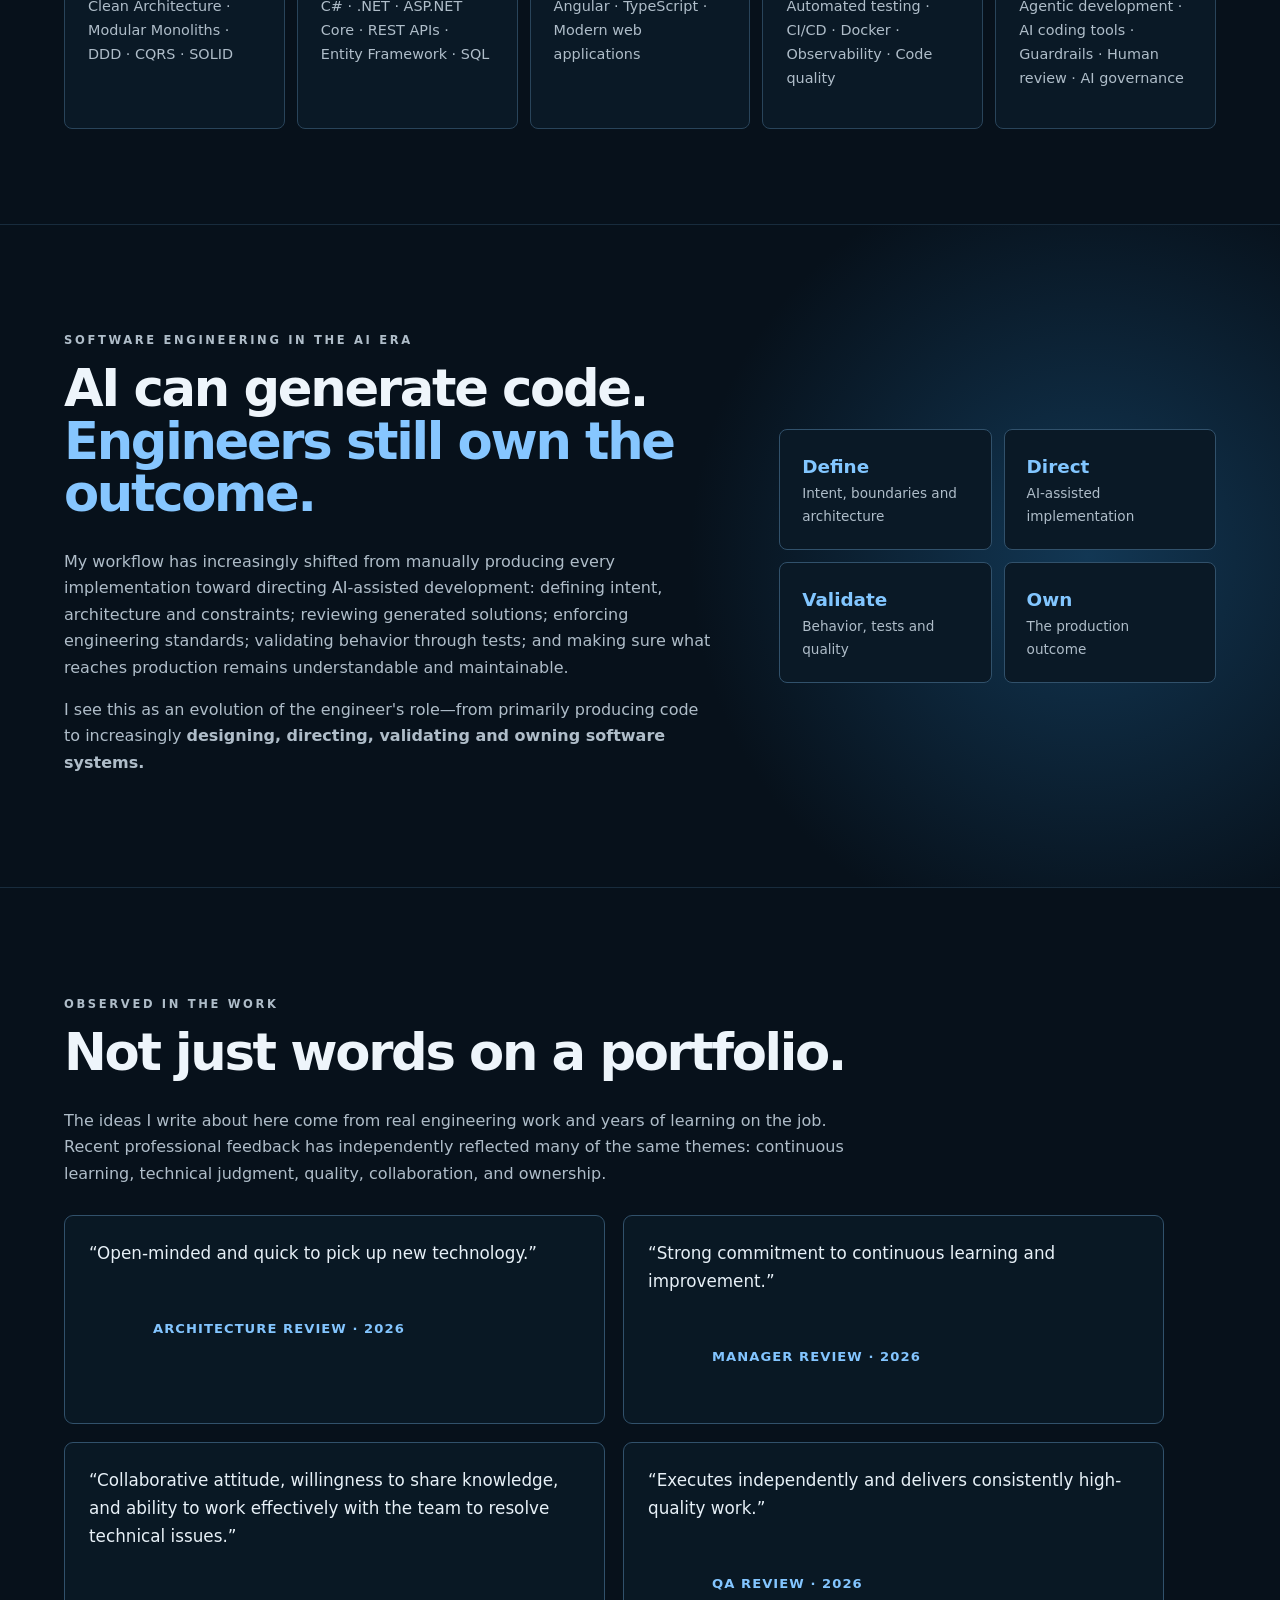
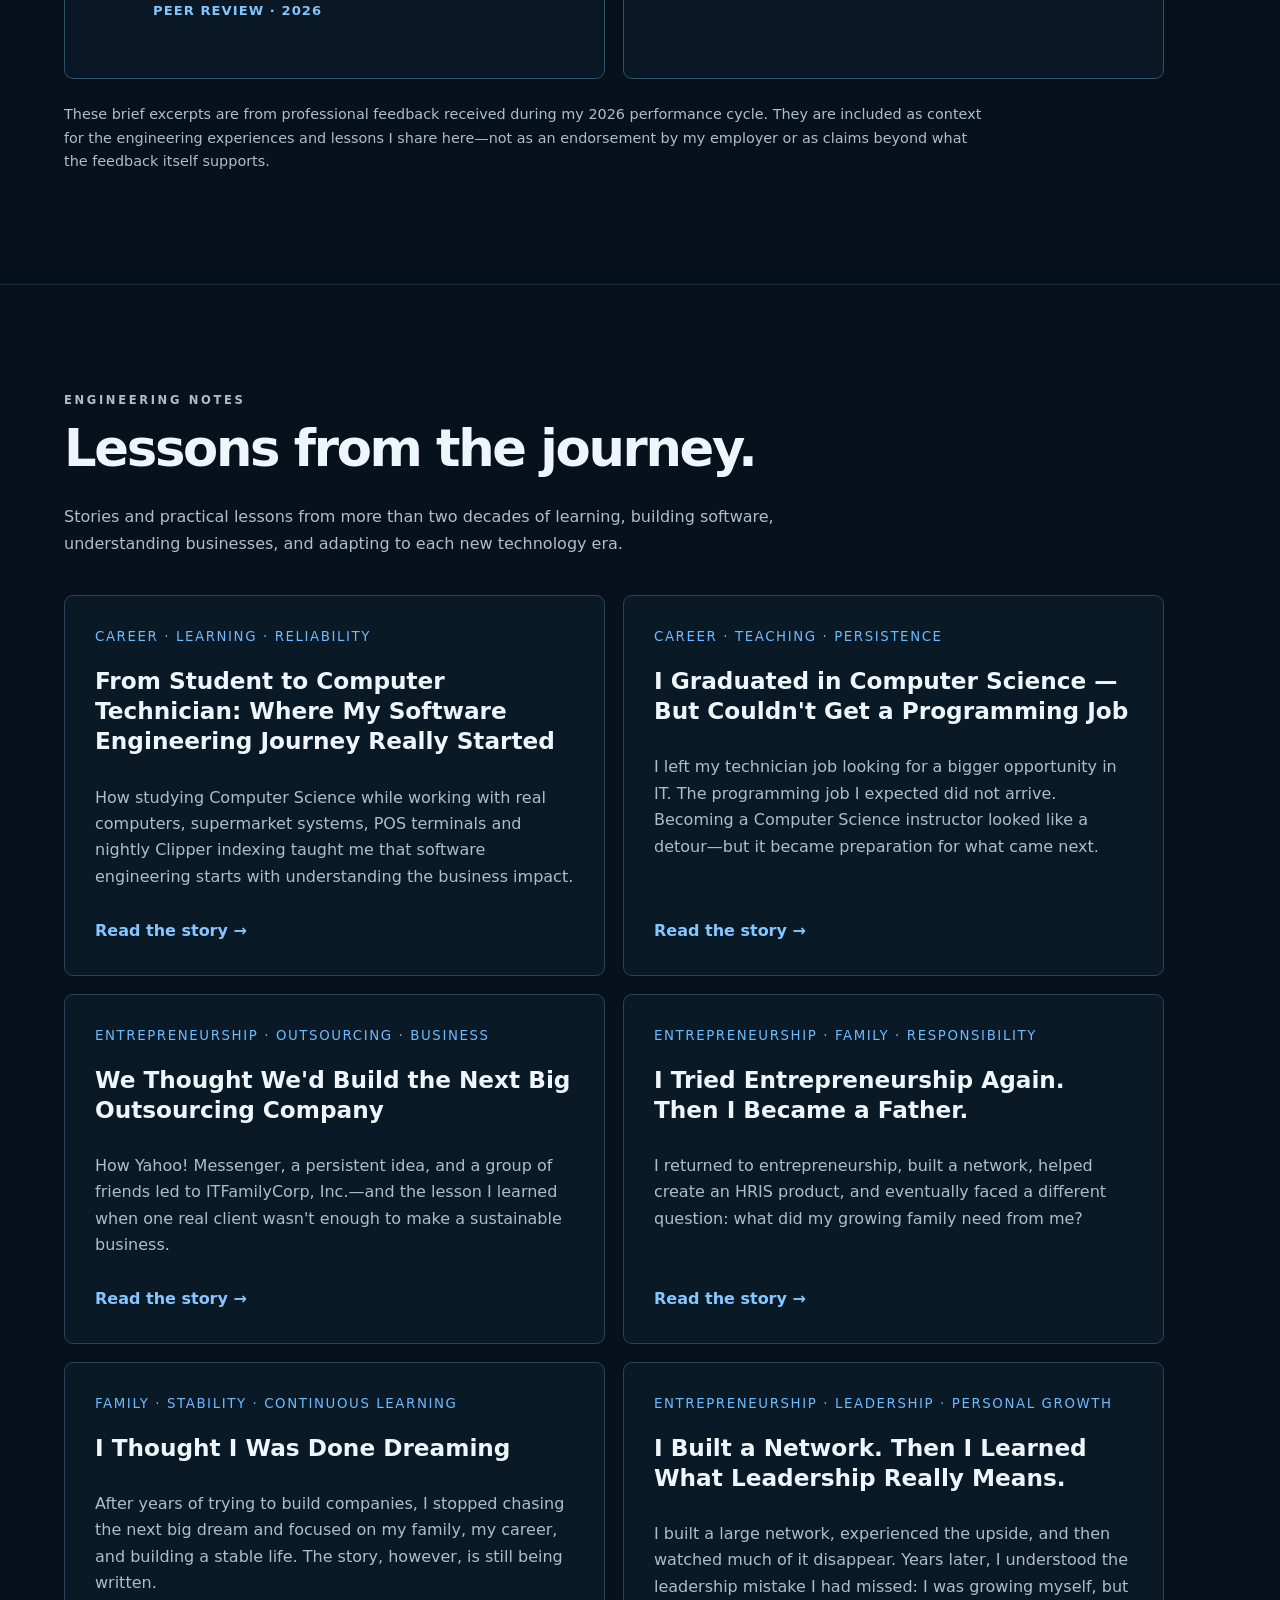
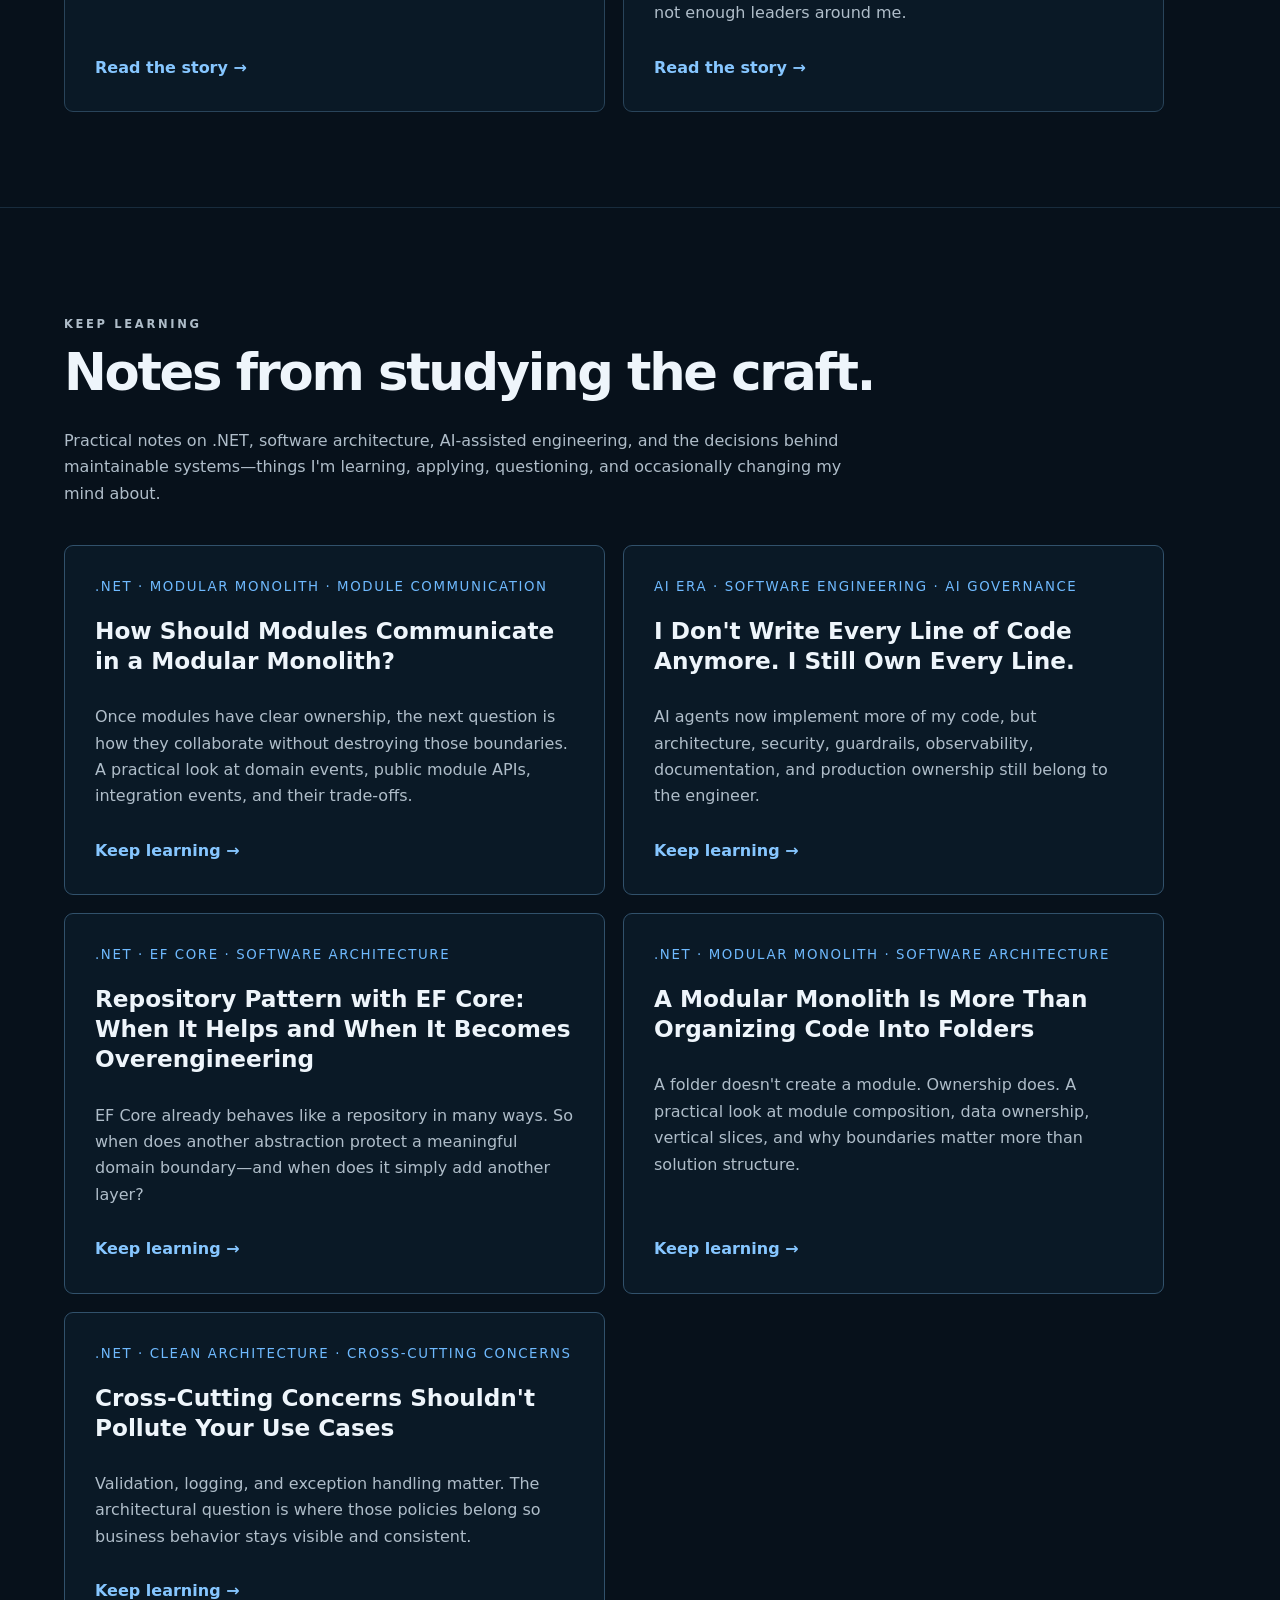
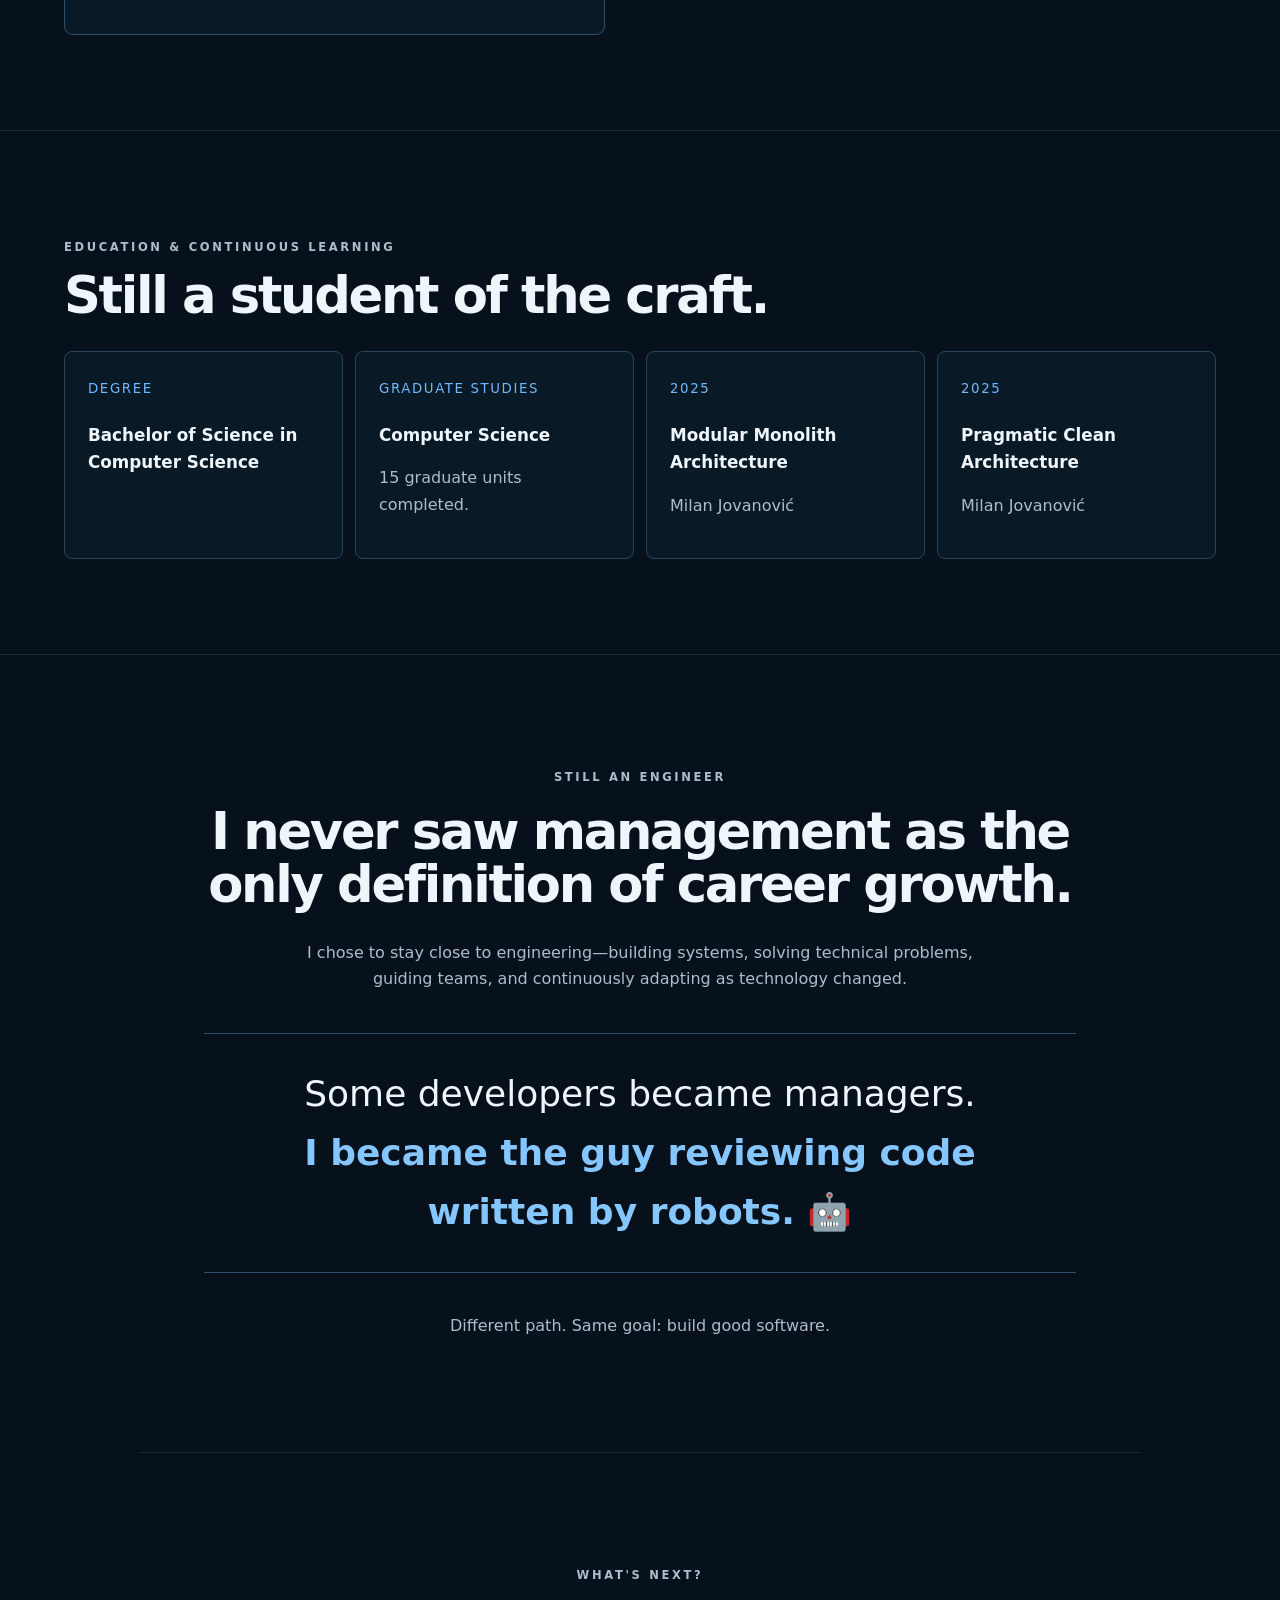
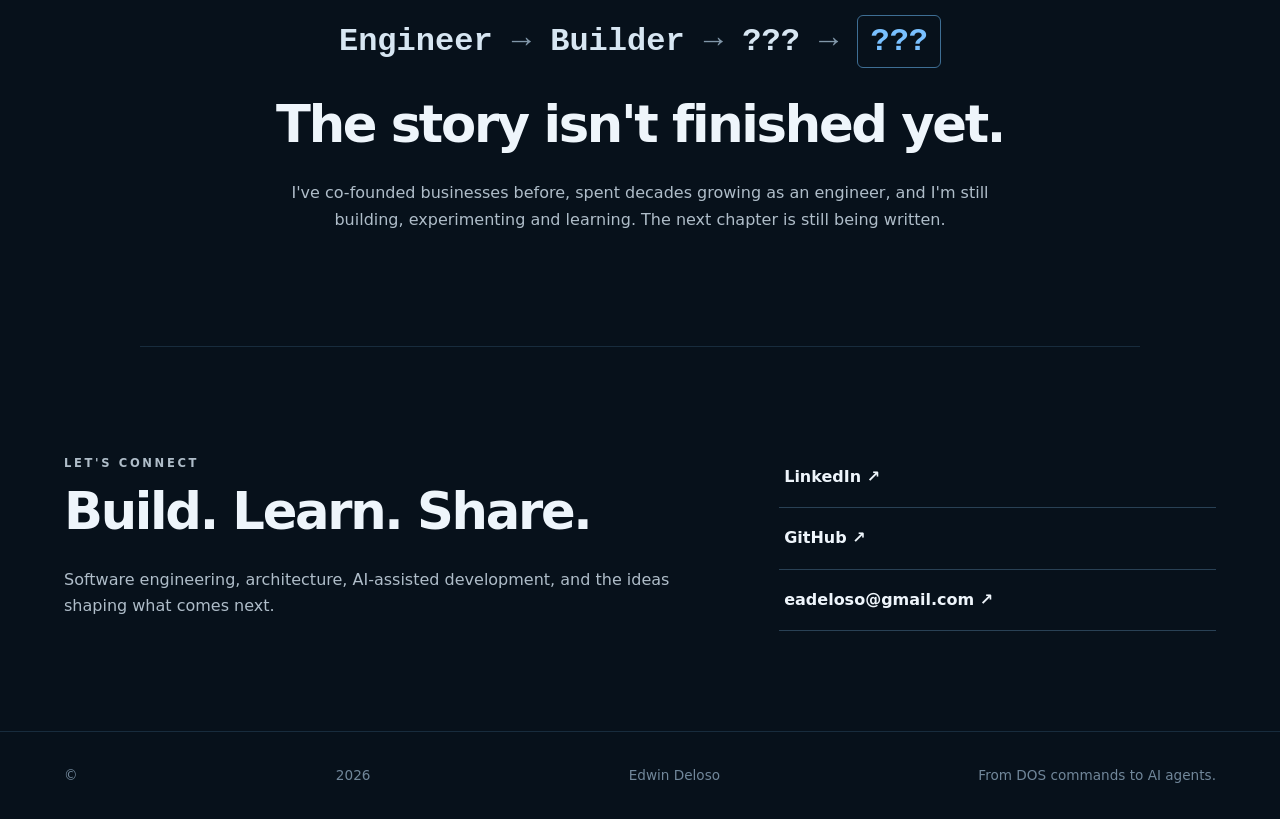
==== commit ddf441a3: "Add module communication" ====
--- a/index.html
+++ b/index.html
@@ -239,6 +239,12 @@
   <p class="intro">Practical notes on .NET, software architecture, AI-assisted engineering, and the decisions behind maintainable systems—things I'm learning, applying, questioning, and occasionally changing my mind about.</p>
   <div class="notes-grid learning-grid">
     <article class="note-card learning-card">
+      <small>.NET · MODULAR MONOLITH · MODULE COMMUNICATION</small>
+      <h3>How Should Modules Communicate in a Modular Monolith?</h3>
+      <p>Once modules have clear ownership, the next question is how they collaborate without destroying those boundaries. A practical look at domain events, public module APIs, integration events, and their trade-offs.</p>
+      <a href="articles/how-should-modules-communicate-in-a-modular-monolith/">Keep learning →</a>
+    </article>
+    <article class="note-card learning-card">
       <small>AI ERA · SOFTWARE ENGINEERING · AI GOVERNANCE</small>
       <h3>I Don't Write Every Line of Code Anymore. I Still Own Every Line.</h3>
       <p>AI agents now implement more of my code, but architecture, security, guardrails, observability, documentation, and production ownership still belong to the engineer.</p>
